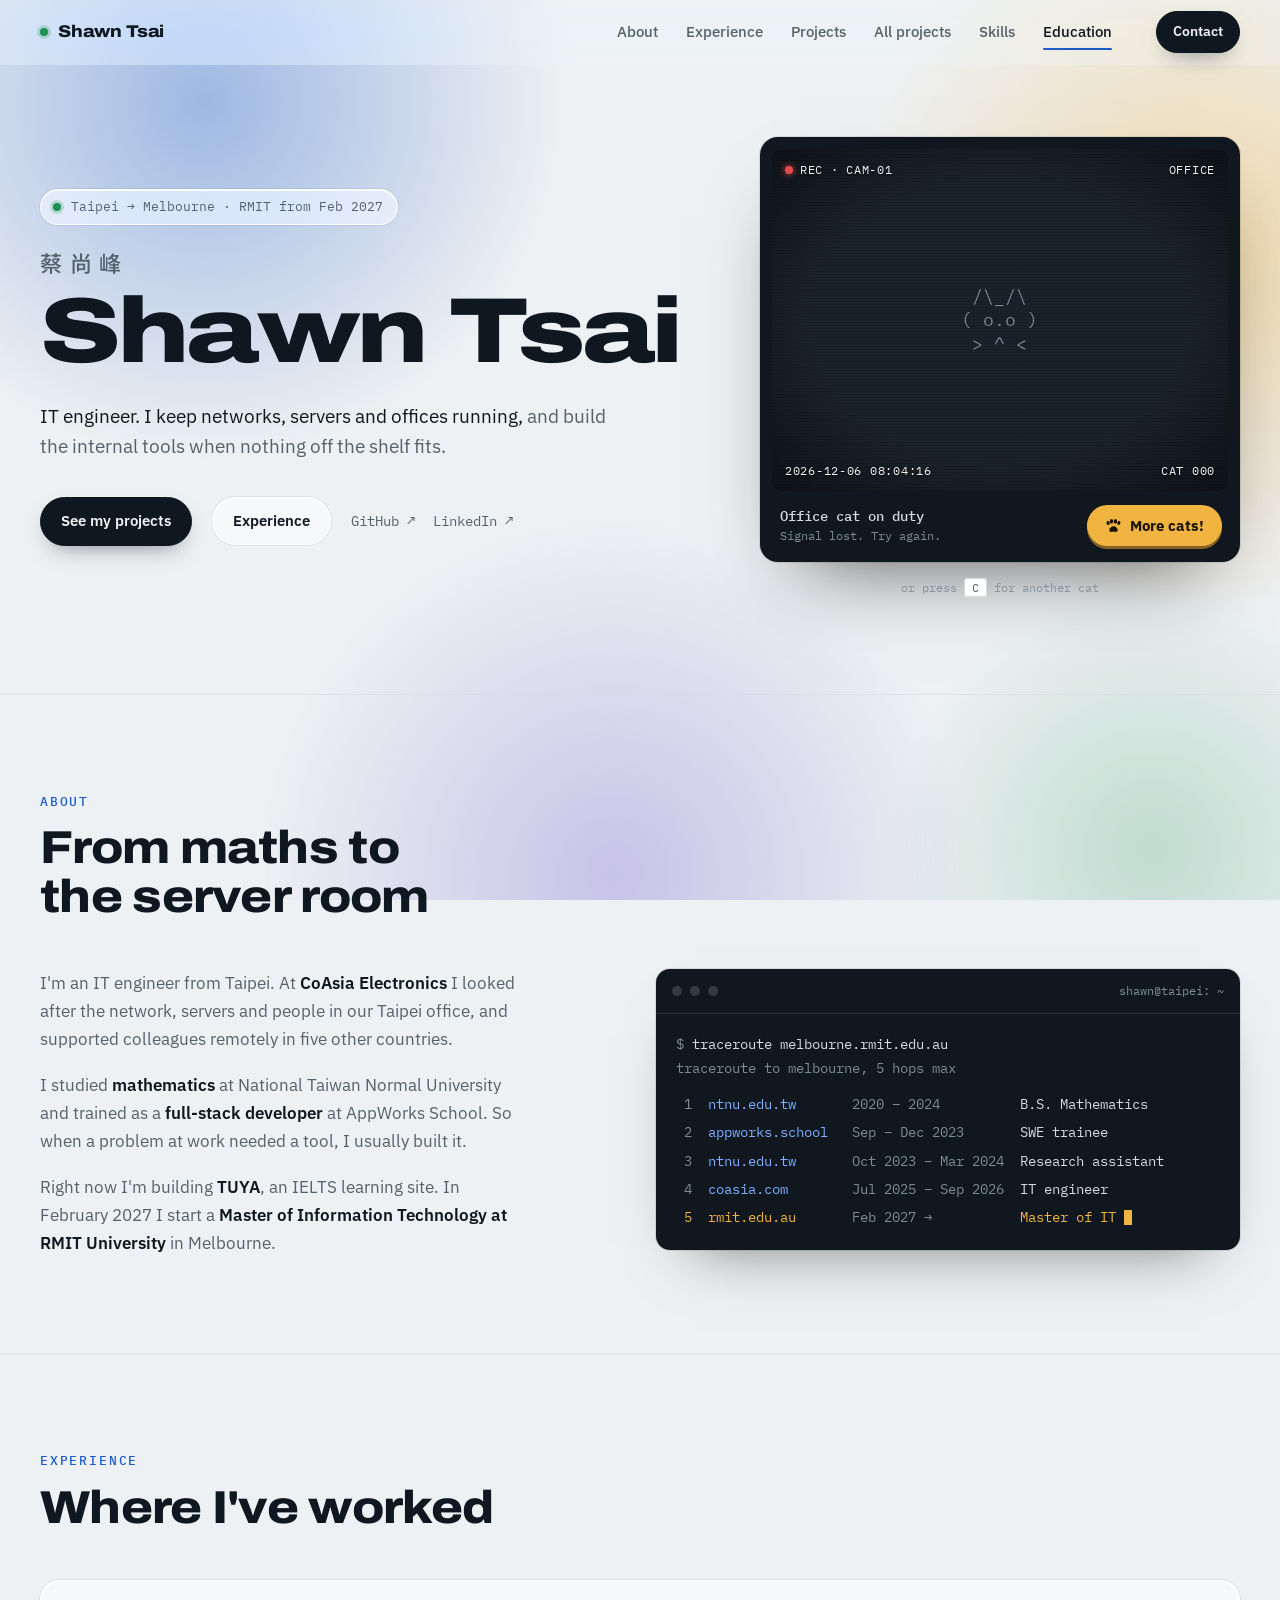
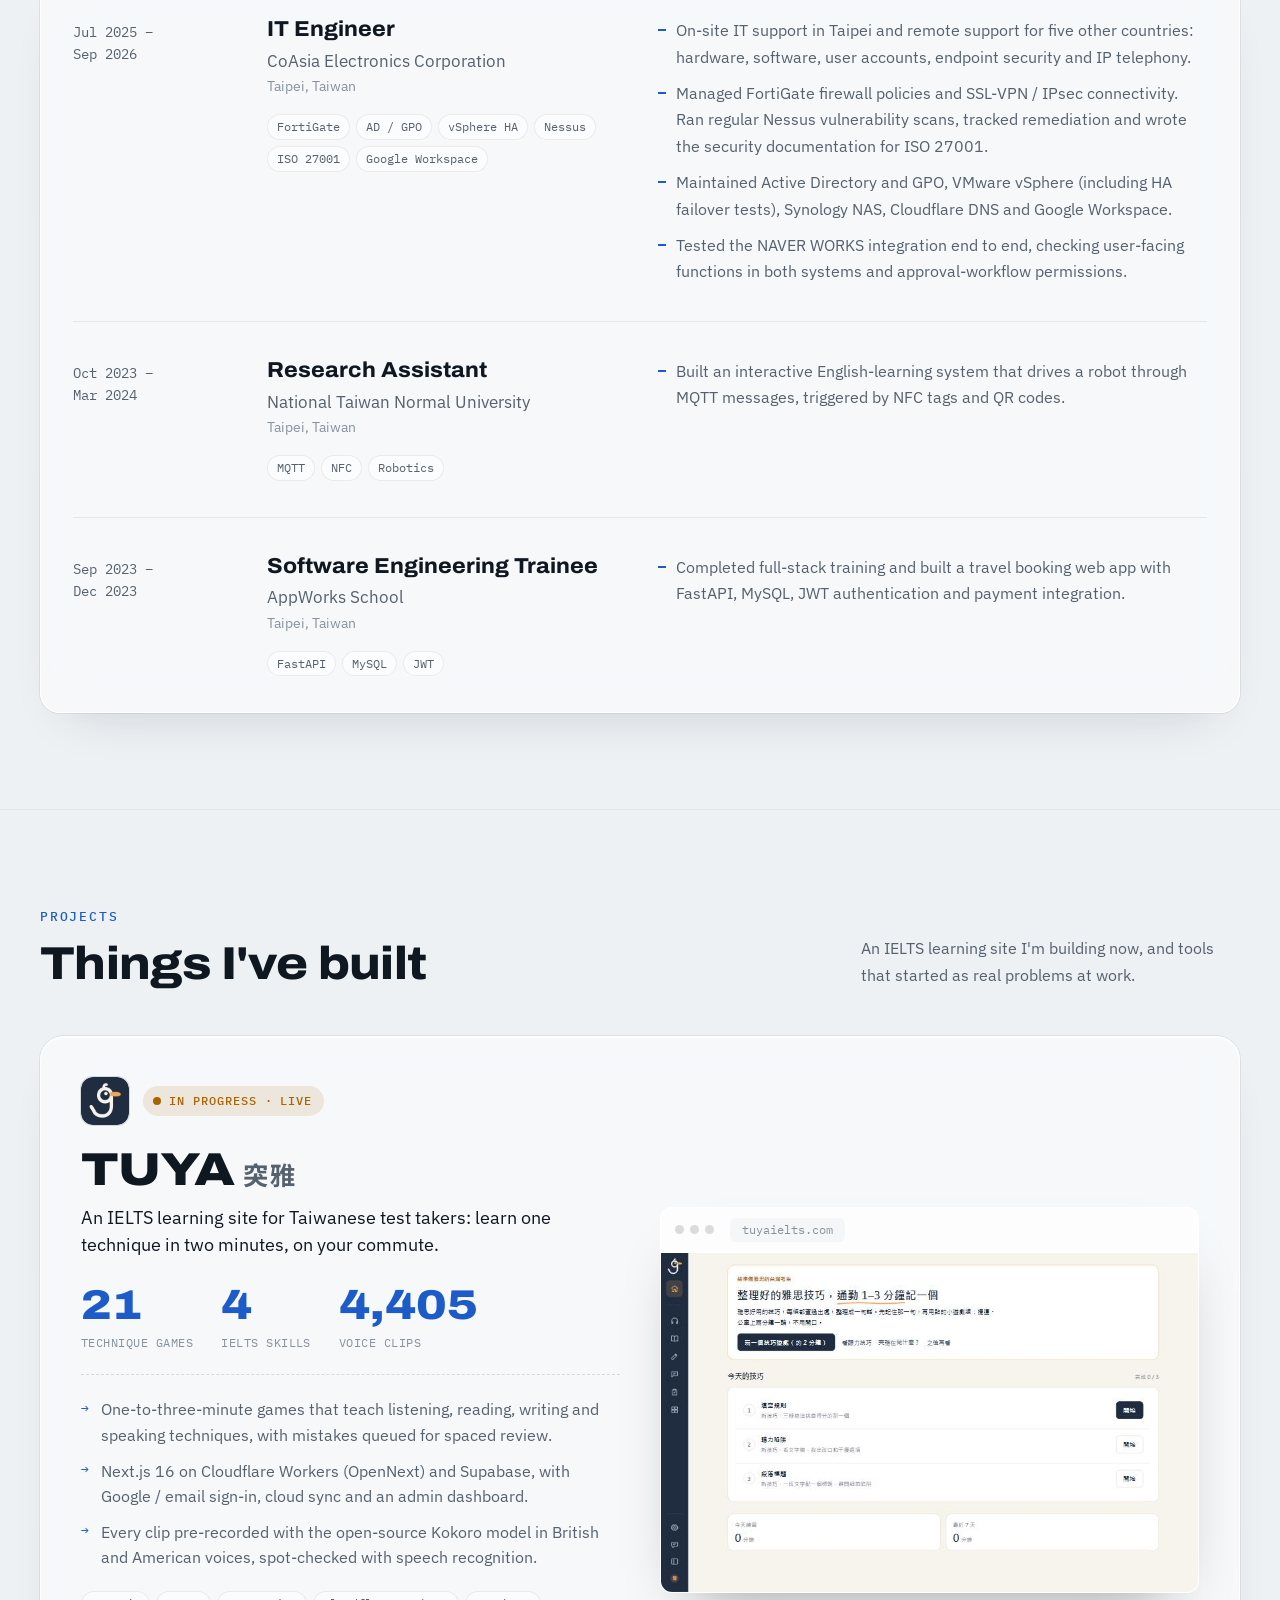
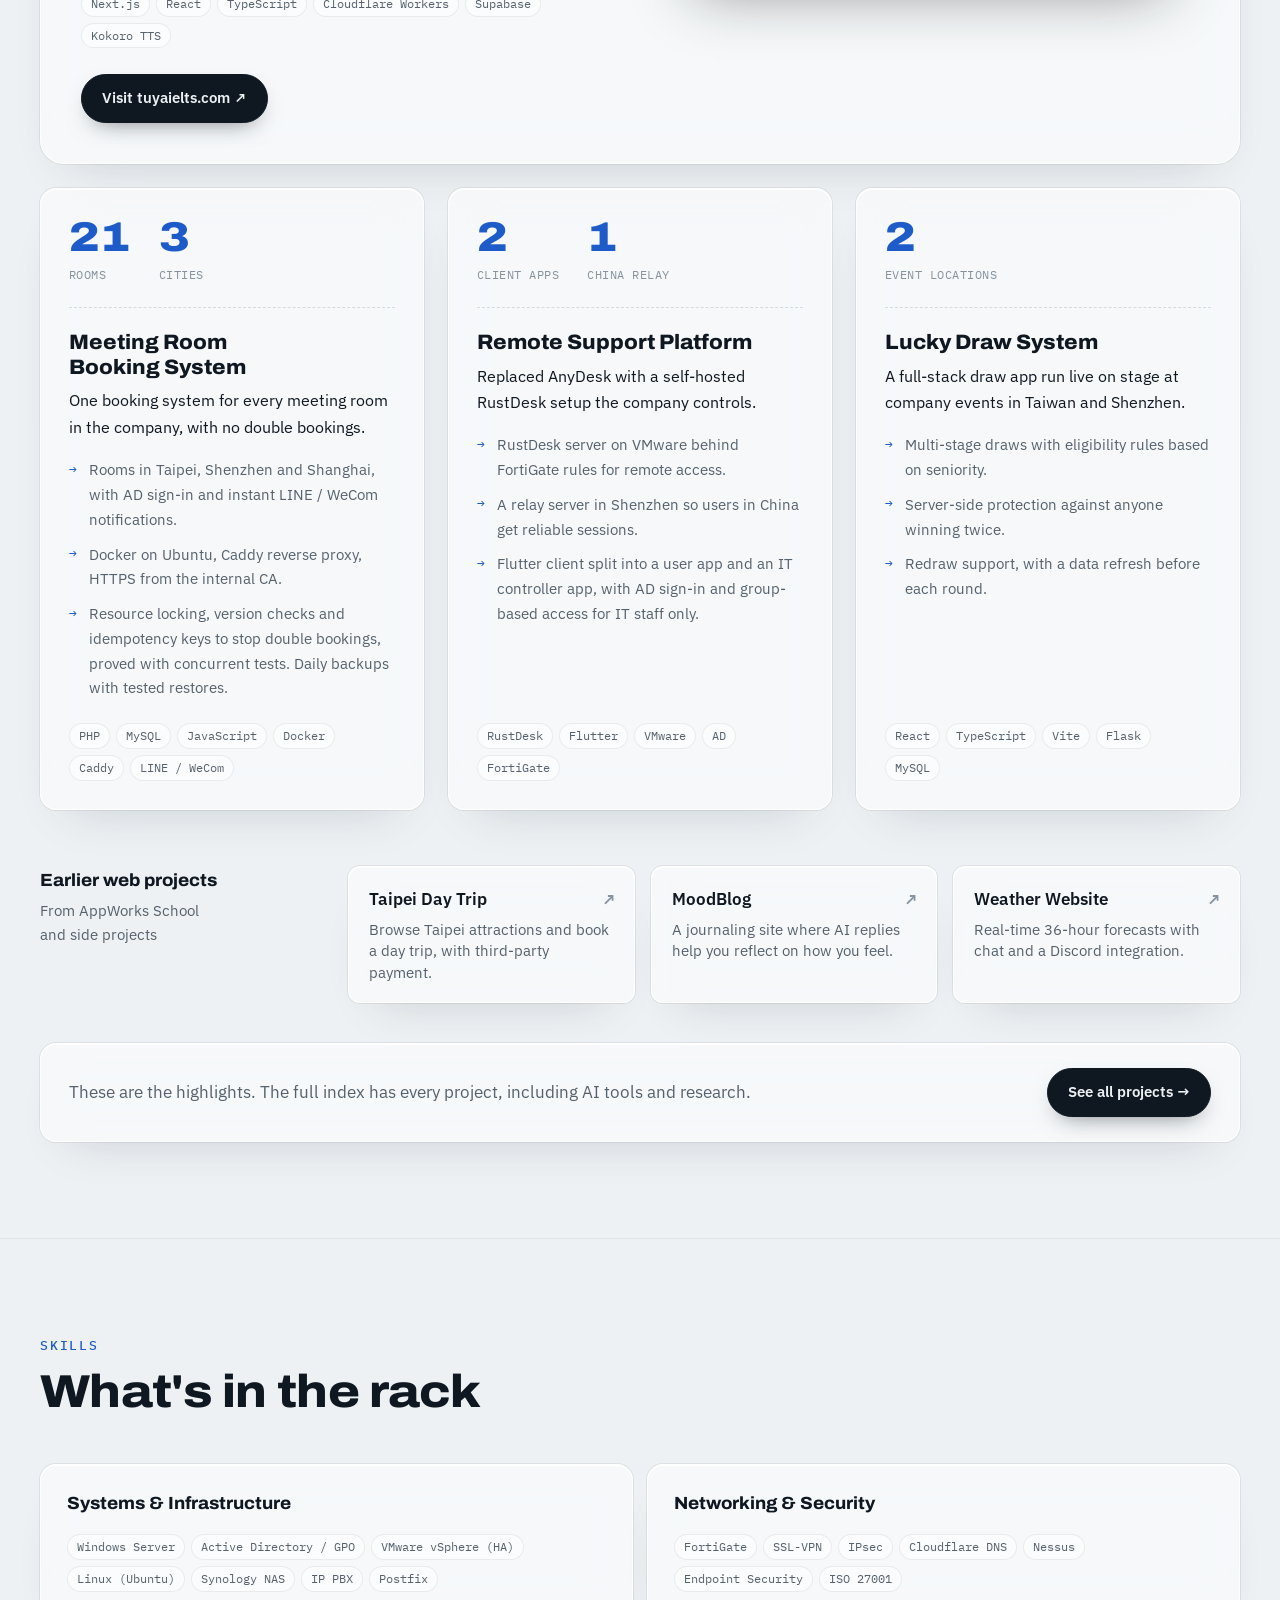
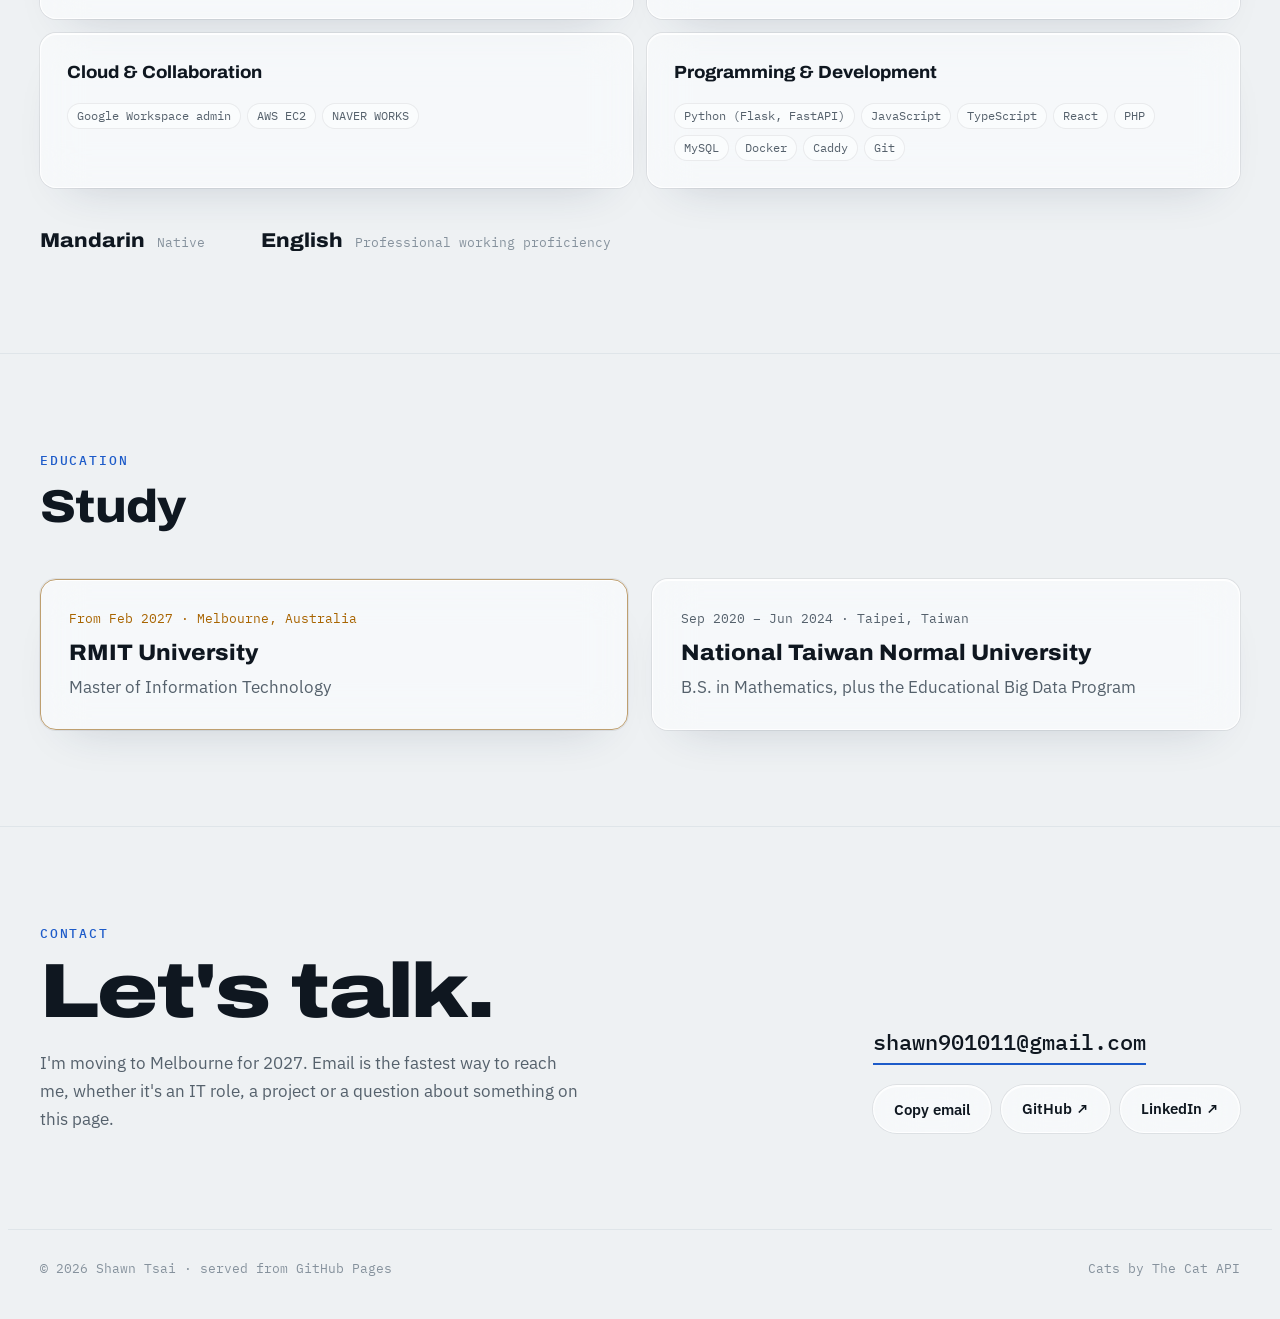
==== index.html @ 30531f41 "Drop the U1-U4 rack labels from the skills cards Co-Authored-By: Claude Opus 5.5 <noreply@anthropic." ====
<!doctype html>
<html lang="en">
<head>
<meta charset="utf-8">
<meta name="viewport" content="width=device-width, initial-scale=1, viewport-fit=cover">
<title>Shawn Tsai</title>
<meta name="claude:viewport-fit-sides" content="cover">
<link rel="icon" type="image/svg+xml" href="favicon.svg">
<meta name="theme-color" content="#10171E">
<meta name="description" content="Shawn Tsai: IT engineer from Taipei, starting a Master of IT at RMIT Melbourne in 2027.">
<link rel="preconnect" href="https://fonts.googleapis.com">
<link rel="preconnect" href="https://fonts.gstatic.com" crossorigin>
<link rel="stylesheet" href="https://fonts.googleapis.com/css2?family=Archivo:wdth,wght@62..125,400..900&family=IBM+Plex+Mono:wght@400;500;600&family=IBM+Plex+Sans:ital,wght@0,400;0,500;0,600;1,400&display=swap">
<link rel="stylesheet" href="https://fonts.googleapis.com/css2?family=Noto+Sans+TC:wght@500;700&text=%E8%94%A1%E5%B0%9A%E5%B3%B0%E7%AA%81%E9%9B%85&display=swap">
<style>
/* Layout: desktop-first 12-column page, 1200px wide. Hero pairs the name with the office cat cam;
   every section opens with the same head, then uses the full width (table-like rows, 3-up cards, 2x2 rack). */
:root {
  --paper: #EEF1F3;
  --panel: #FFFFFF;
  --ink: #0F1720;
  --muted: #55616C;
  --faint: #86929D;
  --line: #D3DAE0;
  --cable: #1D5BC9;
  --amber: #A86400;
  --led: #1B9255;
  --rec: #E5484D;
  --term-bg: #10171E;
  --term-fg: #D3DCE4;
  --term-dim: #7C8B98;
  --term-host: #7FB0FF;
  --term-amber: #F2B441;

  --f-display: "Archivo", "Arial Narrow", "Helvetica Neue", Arial, sans-serif;
  --f-body: "IBM Plex Sans", "Segoe UI", system-ui, -apple-system, sans-serif;
  --f-mono: "IBM Plex Mono", ui-monospace, "Cascadia Mono", Consolas, monospace;
  --f-tc: "Noto Sans TC", "Microsoft JhengHei", "PingFang TC", sans-serif;
}
@media (prefers-color-scheme: dark) {
  :root:not([data-theme="light"]) {
    --paper: #0D1318; --panel: #141C23; --ink: #E5EAEE; --muted: #9DA9B4; --faint: #6C7985; --line: #25313B;
    --cable: #78AAFF; --amber: #F2B441; --led: #3FD48B; --rec: #FF6369;
    --term-bg: #070B0F; --term-fg: #D3DCE4; --term-dim: #6F7E8B; --term-host: #7FB0FF; --term-amber: #F2B441;
    color-scheme: dark;
  }
}
:root[data-theme="dark"] {
  --paper: #0D1318; --panel: #141C23; --ink: #E5EAEE; --muted: #9DA9B4; --faint: #6C7985; --line: #25313B;
  --cable: #78AAFF; --amber: #F2B441; --led: #3FD48B; --rec: #FF6369;
  --term-bg: #070B0F; --term-fg: #D3DCE4; --term-dim: #6F7E8B; --term-host: #7FB0FF; --term-amber: #F2B441;
  color-scheme: dark;
}

* { box-sizing: border-box; }
[hidden] { display: none !important; }
html { scroll-behavior: smooth; scroll-padding-top: 72px; }
body {
  margin: 0; background: var(--paper); color: var(--ink);
  font-family: var(--f-body); font-size: 17px; line-height: 1.65; -webkit-font-smoothing: antialiased;
}
@media (max-width: 700px) { body { font-size: 16px; } }
body::before { content: ""; position: fixed; inset: 0 0 auto; height: env(safe-area-inset-top, 0px); z-index: 20; background: var(--paper); }
::selection { background: color-mix(in srgb, var(--cable) 25%, transparent); }
a { color: var(--cable); text-underline-offset: 3px; }
a:focus-visible, button:focus-visible { outline: 2px solid var(--cable); outline-offset: 3px; border-radius: 4px; }
h1, h2, h3 { text-wrap: balance; margin: 0; }
p { margin: 0; }
ul { margin: 0; padding: 0; list-style: none; }

.wrap {
  max-width: 1264px; margin: 0 auto;
  padding-left: max(32px, env(safe-area-inset-left, 0px));
  padding-right: max(32px, env(safe-area-inset-right, 0px));
}
@media (max-width: 700px) {
  .wrap { padding-left: max(16px, env(safe-area-inset-left, 0px)); padding-right: max(16px, env(safe-area-inset-right, 0px)); }
}

/* ---------- top bar ---------- */
.top { position: sticky; top: env(safe-area-inset-top, 0px); z-index: 10; background: color-mix(in srgb, var(--paper) 86%, transparent); backdrop-filter: blur(10px); border-bottom: 1px solid transparent; transition: border-color .2s; }
.top.scrolled { border-bottom-color: var(--line); }
.top .wrap { display: flex; align-items: center; gap: 32px; height: 64px; }
.brand { font-family: var(--f-mono); font-size: 15px; font-weight: 600; color: var(--ink); text-decoration: none; margin-right: auto; display: inline-flex; align-items: center; gap: 10px; }
.brand i { font-style: normal; color: var(--faint); font-weight: 400; }
.nav { display: flex; gap: 4px; }
.nav a { position: relative; font-size: 15px; font-weight: 500; color: var(--muted); text-decoration: none; padding: 8px 12px; border-radius: 8px; transition: color .15s, background .15s; }
.nav a:hover { color: var(--ink); background: color-mix(in srgb, var(--ink) 6%, transparent); }
.nav a.on { color: var(--ink); }
.nav a.on::after { content: ""; position: absolute; left: 12px; right: 12px; bottom: 2px; height: 2px; border-radius: 2px; background: var(--cable); }
@media (max-width: 900px) { .nav { display: none; } }

/* ---------- buttons ---------- */
.btn {
  display: inline-flex; align-items: center; gap: 8px; font-family: var(--f-body); font-size: 15px; font-weight: 600;
  padding: 11px 20px; border-radius: 999px; text-decoration: none; cursor: pointer;
  border: 1px solid var(--line); color: var(--ink); background: var(--panel); transition: border-color .15s, color .15s, background .15s;
}
.btn:hover { border-color: var(--ink); }
.btn.solid { background: var(--ink); border-color: var(--ink); color: var(--paper); }
.btn.solid:hover { background: var(--cable); border-color: var(--cable); }
.top .btn { padding: 8px 16px; font-size: 14px; }

/* ---------- hero ---------- */
.hero .wrap { display: grid; grid-template-columns: repeat(12, minmax(0, 1fr)); gap: 32px; align-items: center; padding-block: 72px 96px; }
.hero-text { grid-column: 1 / span 7; }
.hero-cam { grid-column: 8 / span 5; justify-self: end; width: 100%; max-width: 480px; }
@media (max-width: 1080px) {
  .hero .wrap { grid-template-columns: minmax(0, 1fr); gap: 48px; padding-block: 48px 72px; }
  .hero-text, .hero-cam { grid-column: 1; }
  .hero-cam { justify-self: start; max-width: 520px; }
}
.status { display: inline-flex; align-items: center; gap: 10px; font-family: var(--f-mono); font-size: 13px; color: var(--muted); padding: 6px 14px 6px 12px; border: 1px solid var(--line); border-radius: 999px; background: var(--panel); }
@media (max-width: 420px) { .status { font-size: 11.5px; padding-inline: 10px 12px; gap: 8px; } }
.led { width: 8px; height: 8px; border-radius: 50%; background: var(--led); box-shadow: 0 0 0 3px color-mix(in srgb, var(--led) 22%, transparent); flex: none; }
.hero h1 { margin-top: 28px; font-family: var(--f-display); font-stretch: 125%; font-weight: 850; font-size: clamp(3rem, 7.2vw, 6rem); line-height: .9; letter-spacing: -.03em; }
.hero h1 .tc { display: block; font-family: var(--f-tc); font-stretch: 100%; font-weight: 500; font-size: max(.24em, 15px); letter-spacing: .34em; color: var(--muted); margin-bottom: 18px; }
.lede { margin-top: 28px; font-size: clamp(1.1rem, 1.5vw, 1.3rem); line-height: 1.55; max-width: 30em; }
.lede span { color: var(--muted); }
.cta { display: flex; flex-wrap: wrap; align-items: center; gap: 12px 20px; margin-top: 36px; }
.social { display: flex; gap: 18px; font-family: var(--f-mono); font-size: 14px; }
.social a { color: var(--muted); text-decoration: none; }
.social a:hover { color: var(--cable); }

/* ---------- the office cat cam ---------- */
.catcam { margin: 0; }
.cam-body {
  background: var(--term-bg); border-radius: 18px; padding: 12px;
  box-shadow: 0 0 0 1px color-mix(in srgb, var(--ink) 10%, transparent), 0 40px 80px -40px color-mix(in srgb, #000 65%, transparent);
  transition: transform .4s cubic-bezier(.2,.8,.2,1);
}
.catcam:hover .cam-body { transform: translateY(-2px); }
.cam-screen { position: relative; aspect-ratio: 4 / 3; max-width: 100%; overflow: hidden; border-radius: 9px; background: #1A232B; display: grid; place-items: center; isolation: isolate; }
.cam-screen img { position: absolute; inset: 0; width: 100%; height: 100%; object-fit: cover; filter: saturate(.72) contrast(1.08) brightness(.95); transition: filter .4s; }
.catcam:hover .cam-screen img { filter: none; }
.cam-screen::after {
  content: ""; position: absolute; inset: 0; pointer-events: none; z-index: 2;
  background: repeating-linear-gradient(to bottom, transparent 0 2px, rgba(0,0,0,.14) 2px 3px), radial-gradient(ellipse at center, transparent 58%, rgba(0,0,0,.5) 100%);
}
.cat-ascii { margin: 0; font-family: var(--f-mono); font-size: 18px; line-height: 1.3; color: #7C8B98; position: relative; z-index: 1; }
.cam-noise { position: absolute; inset: 0; width: 100%; height: 100%; image-rendering: pixelated; z-index: 3; opacity: 0; transition: opacity .12s; pointer-events: none; }
.cam-screen.switching .cam-noise { opacity: .9; }
.osd { position: absolute; z-index: 4; font-family: var(--f-mono); font-size: 12px; letter-spacing: .06em; color: #F2F5F7; text-shadow: 0 1px 2px rgba(0,0,0,.8); font-variant-numeric: tabular-nums; pointer-events: none; }
.osd-tl { top: 11px; left: 13px; display: flex; align-items: center; gap: 7px; }
.osd-tr { top: 11px; right: 13px; }
.osd-bl { bottom: 10px; left: 13px; }
.osd-br { bottom: 10px; right: 13px; }
.rec { width: 8px; height: 8px; border-radius: 50%; background: var(--rec); box-shadow: 0 0 6px var(--rec); animation: blink 1.4s steps(1) infinite; }
.cam-controls { display: flex; align-items: center; justify-content: space-between; gap: 12px; padding: 14px 6px 4px 8px; }
.cam-meta { display: flex; flex-direction: column; font-family: var(--f-mono); font-size: 12px; line-height: 1.5; color: var(--term-dim); min-width: 0; }
.cam-meta b { color: var(--term-fg); font-weight: 500; font-size: 13.5px; }
.cam-meta span { overflow: hidden; text-overflow: ellipsis; white-space: nowrap; }
.cat-btn {
  flex: none; display: inline-flex; align-items: center; gap: 8px; font-family: var(--f-body); font-weight: 700; font-size: 15px;
  padding: 11px 18px; border-radius: 999px; border: 0; cursor: pointer; background: var(--term-amber); color: #1A1204;
  box-shadow: 0 3px 0 color-mix(in srgb, var(--term-amber) 55%, #000); transition: transform .08s, box-shadow .08s, filter .15s;
}
.cat-btn:hover { filter: brightness(1.06); }
.cat-btn:active { transform: translateY(3px); box-shadow: 0 0 0 transparent; }
.cat-btn:disabled { cursor: progress; filter: saturate(.6); }
.cat-btn svg { width: 17px; height: 17px; fill: currentColor; }
.cam-hint { margin-top: 16px; text-align: center; font-family: var(--f-mono); font-size: 12px; color: var(--faint); }
.cam-hint kbd { font: inherit; padding: 1px 7px; border: 1px solid var(--line); border-bottom-width: 2px; border-radius: 4px; color: var(--muted); background: var(--panel); }
@media (hover: none) { .cam-hint { display: none; } }

/* ---------- sections ---------- */
.block { border-top: 1px solid var(--line); }
.block > .wrap { padding-block: 96px; }
@media (max-width: 700px) { .block > .wrap { padding-block: 64px; } }
.sec-head { display: grid; grid-template-columns: repeat(12, minmax(0, 1fr)); gap: 32px; align-items: end; margin-bottom: 48px; }
.sec-head .t { grid-column: 1 / span 7; }
.sec-head .note { grid-column: 9 / span 4; color: var(--muted); font-size: 16px; }
@media (max-width: 900px) { .sec-head { grid-template-columns: minmax(0, 1fr); gap: 12px; margin-bottom: 32px; } .sec-head .t, .sec-head .note { grid-column: 1; } }
.eyebrow { display: block; font-family: var(--f-mono); font-size: 13px; font-weight: 500; letter-spacing: .14em; text-transform: uppercase; color: var(--cable); margin-bottom: 12px; }
.sec-head h2 { font-family: var(--f-display); font-stretch: 112%; font-weight: 800; font-size: clamp(2rem, 3.6vw, 2.9rem); line-height: 1.05; letter-spacing: -.015em; }

/* about: text + traceroute side by side */
.about-grid { display: grid; grid-template-columns: repeat(12, minmax(0, 1fr)); gap: 32px; align-items: start; }
.about-text { grid-column: 1 / span 5; display: grid; gap: 18px; color: var(--muted); }
.about-text strong { color: var(--ink); font-weight: 600; }
.term { grid-column: 7 / span 6; }
@media (max-width: 1080px) { .about-grid { grid-template-columns: minmax(0, 1fr); } .about-text, .term { grid-column: 1; } .about-text { max-width: 40em; } }
.term { background: var(--term-bg); color: var(--term-fg); border-radius: 14px; font-family: var(--f-mono); font-size: 13.5px; line-height: 1.8; overflow: hidden; min-width: 0;
  box-shadow: 0 0 0 1px color-mix(in srgb, var(--ink) 10%, transparent), 0 30px 60px -36px color-mix(in srgb, #000 55%, transparent); }
.term-bar { display: flex; align-items: center; gap: 8px; padding: 11px 16px; border-bottom: 1px solid color-mix(in srgb, var(--term-fg) 12%, transparent); color: var(--term-dim); font-size: 12px; }
.term-bar i { width: 10px; height: 10px; border-radius: 50%; background: color-mix(in srgb, var(--term-fg) 18%, transparent); }
.term-bar span { margin-left: auto; }
.term-body { padding: 18px 20px 20px; overflow-x: auto; }
.term-body pre { margin: 0; font: inherit; white-space: pre; }
.prompt { color: var(--term-dim); }
.hops { display: grid; gap: 4px; margin-top: 12px; }
.hop { display: grid; grid-template-columns: 2ch 16ch 19ch minmax(0, 1fr); column-gap: 2ch; white-space: nowrap; }
.hop .n { color: var(--term-dim); text-align: right; }
.hop .h { color: var(--term-host); }
.hop .d { color: var(--term-dim); }
.hop.next .n, .hop.next .h, .hop.next .r { color: var(--term-amber); }
.caret { display: inline-block; width: .6em; height: 1.1em; vertical-align: -.2em; background: var(--term-amber); animation: blink 1.1s steps(1) infinite; }
@keyframes blink { 50% { opacity: 0; } }
@media (max-width: 760px) {
  .term { font-size: 12px; }
  .hop { grid-template-columns: 2ch minmax(0, 1fr); white-space: normal; }
  .hop .d, .hop .r { grid-column: 2; }
}

/* experience: date | role | detail */
.jobs { border-top: 1px solid var(--line); }
.job { display: grid; grid-template-columns: repeat(12, minmax(0, 1fr)); gap: 12px 32px; padding-block: 36px; border-bottom: 1px solid var(--line); }
.job .when { grid-column: 1 / span 2; font-family: var(--f-mono); font-size: 13.5px; color: var(--muted); padding-top: 4px; font-variant-numeric: tabular-nums; }
.job .role { grid-column: 3 / span 4; }
.job .detail { grid-column: 7 / span 6; }
.job h3 { font-family: var(--f-display); font-stretch: 105%; font-weight: 750; font-size: 1.35rem; line-height: 1.2; }
.job .org { margin-top: 4px; color: var(--muted); }
.job .org small { display: block; font-size: 14px; color: var(--faint); }
.job ul { display: grid; gap: 10px; color: var(--muted); font-size: 16px; }
.job li { position: relative; padding-left: 20px; }
.job li::before { content: ""; position: absolute; left: 2px; top: .75em; width: 8px; height: 0; border-top: 2px solid var(--cable); }
@media (max-width: 1080px) { .job .when { grid-column: 1 / span 3; } .job .role { grid-column: 4 / span 9; } .job .detail { grid-column: 4 / span 9; } }
@media (max-width: 700px) { .job { grid-template-columns: minmax(0, 1fr); padding-block: 28px; } .job .when, .job .role, .job .detail { grid-column: 1; } }
.tags { display: flex; flex-wrap: wrap; gap: 6px; margin-top: 16px; }
.tag { font-family: var(--f-mono); font-size: 12px; padding: 3px 10px; border-radius: 999px; color: var(--muted); background: color-mix(in srgb, var(--ink) 6%, transparent); }

/* featured project: the one in progress */
.feature { display: grid; grid-template-columns: repeat(12, minmax(0, 1fr)); gap: 40px; align-items: center; background: var(--panel); border: 1px solid var(--line); border-radius: 20px; padding: 40px; margin-bottom: 24px; }
.feature-text { grid-column: 1 / span 6; }
.feature-shot { grid-column: 7 / span 6; display: block; text-decoration: none; }
@media (max-width: 1080px) { .feature { grid-template-columns: minmax(0, 1fr); gap: 32px; padding: 28px; } .feature-text, .feature-shot { grid-column: 1; } }
@media (max-width: 700px) { .feature { padding: 22px; } }
.feature-top { display: flex; align-items: center; gap: 14px; }
.feature-top img { width: 48px; height: 48px; border-radius: 12px; box-shadow: 0 0 0 1px var(--line); }
.live { display: inline-flex; align-items: center; gap: 8px; font-family: var(--f-mono); font-size: 12px; font-weight: 500; letter-spacing: .08em; text-transform: uppercase; color: var(--amber); padding: 5px 12px 5px 10px; border-radius: 999px; background: color-mix(in srgb, var(--amber) 12%, transparent); }
.pulse { width: 8px; height: 8px; border-radius: 50%; background: var(--amber); animation: pulse 1.8s ease-out infinite; }
@keyframes pulse { 0% { box-shadow: 0 0 0 0 color-mix(in srgb, var(--amber) 55%, transparent); } 100% { box-shadow: 0 0 0 9px transparent; } }
.feature h3 { margin-top: 22px; font-family: var(--f-display); font-stretch: 118%; font-weight: 850; font-size: clamp(2.2rem, 3.6vw, 3rem); line-height: 1; letter-spacing: -.02em; }
.feature h3 span { font-family: var(--f-tc); font-stretch: 100%; font-weight: 700; font-size: .55em; letter-spacing: .08em; color: var(--muted); margin-left: .35em; }
.feature .sub { margin-top: 12px; font-size: 1.12rem; line-height: 1.5; }
.feature .fig { margin-top: 26px; }
@media (max-width: 420px) { .feature .fig { gap: 20px; } .feature .fig b { font-size: 2.1rem; } }
.feature ul { display: grid; gap: 10px; color: var(--muted); font-size: 15.5px; }
.feature li { position: relative; padding-left: 20px; }
.feature li::before { content: "→"; position: absolute; left: 0; top: .05em; color: var(--cable); font-family: var(--f-mono); font-size: 13px; }
.feature .tags { margin-top: 20px; }
.feature .go { margin-top: 26px; }
.browser { border-radius: 12px; overflow: hidden; border: 1px solid var(--line); background: var(--panel); box-shadow: 0 30px 60px -34px color-mix(in srgb, #000 45%, transparent); transition: transform .25s, box-shadow .25s; }
.feature-shot:hover .browser { transform: translateY(-4px); box-shadow: 0 36px 70px -34px color-mix(in srgb, #000 50%, transparent); }
.browser .bar { display: flex; align-items: center; gap: 6px; padding: 10px 14px; background: color-mix(in srgb, var(--ink) 4%, var(--panel)); border-bottom: 1px solid var(--line); font-family: var(--f-mono); font-size: 12px; color: var(--faint); }
.browser .bar i { width: 9px; height: 9px; border-radius: 50%; background: color-mix(in srgb, var(--ink) 15%, transparent); }
.browser .bar span { margin-left: 10px; padding: 2px 12px; border-radius: 6px; background: var(--paper); }
.browser img { display: block; width: 100%; height: auto; aspect-ratio: 800 / 506; max-width: 100%; }

/* projects: 3-up cards */
.projects { display: grid; grid-template-columns: repeat(3, minmax(0, 1fr)); gap: 24px; }
@media (max-width: 1080px) { .projects { grid-template-columns: minmax(0, 1fr); } }
.proj { display: flex; flex-direction: column; background: var(--panel); border: 1px solid var(--line); border-radius: 16px; padding: 28px; transition: border-color .2s, transform .2s, box-shadow .2s; }
.proj:hover { border-color: color-mix(in srgb, var(--cable) 45%, var(--line)); transform: translateY(-3px); box-shadow: 0 24px 48px -32px color-mix(in srgb, #000 45%, transparent); }
.fig { display: flex; gap: 28px; padding-bottom: 22px; margin-bottom: 22px; border-bottom: 1px dashed var(--line); }
.fig div { display: flex; flex-direction: column; }
.fig b { font-family: var(--f-display); font-stretch: 115%; font-weight: 850; font-size: 2.6rem; line-height: 1; color: var(--cable); font-variant-numeric: tabular-nums; }
.fig span { margin-top: 6px; font-family: var(--f-mono); font-size: 12px; letter-spacing: .04em; text-transform: uppercase; color: var(--faint); }
.proj h3 { font-family: var(--f-display); font-stretch: 105%; font-weight: 800; font-size: 1.3rem; line-height: 1.2; }
.proj .why { margin-top: 8px; color: var(--ink); font-size: 16px; }
.proj ul { display: grid; gap: 10px; margin-top: 18px; color: var(--muted); font-size: 15px; }
.proj li { position: relative; padding-left: 20px; }
.proj li::before { content: "→"; position: absolute; left: 0; top: .05em; color: var(--cable); font-family: var(--f-mono); font-size: 13px; }
.proj .tags { margin-top: auto; padding-top: 22px; }

.earlier { margin-top: 56px; display: grid; grid-template-columns: repeat(12, minmax(0, 1fr)); gap: 32px; }
.earlier h3 { grid-column: 1 / span 3; font-family: var(--f-display); font-stretch: 105%; font-weight: 750; font-size: 1.1rem; }
.earlier h3 small { display: block; margin-top: 4px; font-family: var(--f-body); font-weight: 400; font-size: 15px; color: var(--muted); }
.earlier ul { grid-column: 4 / span 9; display: grid; grid-template-columns: repeat(3, minmax(0, 1fr)); gap: 16px; }
.earlier a { display: flex; flex-direction: column; gap: 6px; height: 100%; padding: 18px 20px; border-radius: 12px; border: 1px solid var(--line); text-decoration: none; color: var(--ink); transition: border-color .2s; }
.earlier a:hover { border-color: var(--cable); }
.earlier .nm { display: flex; justify-content: space-between; gap: 8px; font-weight: 600; }
.earlier .nm span { font-family: var(--f-mono); color: var(--faint); transition: color .2s, transform .2s; }
.earlier a:hover .nm span { color: var(--cable); transform: translate(2px, -2px); }
.earlier .ds { color: var(--muted); font-size: 14.5px; line-height: 1.5; }
@media (max-width: 1080px) { .earlier { grid-template-columns: minmax(0, 1fr); gap: 16px; } .earlier h3, .earlier ul { grid-column: 1; } }
@media (max-width: 760px) { .earlier ul { grid-template-columns: minmax(0, 1fr); } }
.all-projects { margin-top: 40px; display: flex; flex-wrap: wrap; align-items: center; justify-content: space-between; gap: 16px 32px; padding: 24px 28px; border-radius: 16px; border: 1px dashed var(--line); }
.all-projects p { color: var(--muted); }

/* skills: 2x2 rack */
.rack { display: grid; grid-template-columns: repeat(2, minmax(0, 1fr)); gap: 1px; background: var(--line); border: 1px solid var(--line); border-radius: 16px; overflow: hidden; }
@media (max-width: 900px) { .rack { grid-template-columns: minmax(0, 1fr); } }
.unit { display: block; background: var(--panel); }
.unit .u { display: flex; flex-direction: column; align-items: center; justify-content: center; gap: 8px; border-right: 1px solid var(--line); font-family: var(--f-mono); font-size: 11px; color: var(--faint); background: color-mix(in srgb, var(--ink) 3%, var(--panel)); }
.unit .u .led { width: 6px; height: 6px; box-shadow: none; }
.unit .in { padding: 24px 26px 26px; }
.unit h3 { font-family: var(--f-display); font-stretch: 105%; font-weight: 750; font-size: 1.1rem; }
.langs { display: flex; flex-wrap: wrap; gap: 16px 56px; margin-top: 36px; }
.langs div { display: flex; align-items: baseline; gap: 12px; }
.langs b { font-family: var(--f-display); font-stretch: 110%; font-weight: 800; font-size: 1.25rem; }
.langs span { font-family: var(--f-mono); font-size: 13px; color: var(--faint); }

/* education */
.edu { display: grid; grid-template-columns: repeat(2, minmax(0, 1fr)); gap: 24px; }
@media (max-width: 900px) { .edu { grid-template-columns: minmax(0, 1fr); } }
.school { display: flex; flex-direction: column; gap: 6px; padding: 28px; border-radius: 16px; border: 1px solid var(--line); background: var(--panel); }
.school.next { border-color: color-mix(in srgb, var(--amber) 50%, var(--line)); }
.school .when { font-family: var(--f-mono); font-size: 13px; color: var(--muted); }
.school.next .when { color: var(--amber); }
.school h3 { font-family: var(--f-display); font-stretch: 105%; font-weight: 800; font-size: 1.4rem; line-height: 1.2; margin-top: 4px; }
.school p { color: var(--muted); }

/* contact */
.contact-grid { display: grid; grid-template-columns: repeat(12, minmax(0, 1fr)); gap: 32px; align-items: end; }
.contact-grid > div:first-child { grid-column: 1 / span 7; }
.contact-grid > div:last-child { grid-column: 8 / span 5; justify-self: end; }
@media (max-width: 900px) { .contact-grid { grid-template-columns: minmax(0, 1fr); } .contact-grid > div:first-child, .contact-grid > div:last-child { grid-column: 1; justify-self: start; } }
.contact h2 { font-family: var(--f-display); font-stretch: 125%; font-weight: 850; font-size: clamp(2.6rem, 6vw, 4.8rem); line-height: .95; letter-spacing: -.025em; }
.contact p { color: var(--muted); margin-top: 20px; max-width: 32em; }
.mail { display: inline-block; font-family: var(--f-mono); font-size: clamp(1.05rem, 2vw, 1.4rem); font-weight: 500; color: var(--ink); text-decoration: none; border-bottom: 2px solid var(--cable); padding-bottom: 2px; overflow-wrap: anywhere; }
.mail-actions { display: flex; flex-wrap: wrap; gap: 10px; margin-top: 20px; }

footer .wrap { display: flex; flex-wrap: wrap; justify-content: space-between; gap: 12px; padding-block: 28px 40px; border-top: 1px solid var(--line); font-family: var(--f-mono); font-size: 12.5px; color: var(--faint); }

@media (prefers-reduced-motion: reduce) {
  html { scroll-behavior: auto; }
  .caret, .rec { animation: none; }
  .cam-body, .catcam:hover .cam-body, .proj:hover, .feature-shot:hover .browser { transform: none; transition: none; }
  .pulse { animation: none; }
}
</style>
<link rel="stylesheet" href="css/glass.css?v=7">
</head>
<body>
<div class="aurora" aria-hidden="true"><span></span><span></span><span></span><span></span></div>
<header class="top" id="topbar">
  <div class="wrap">
    <a class="brand" href="#top"><span class="led" aria-hidden="true"></span><span>Shawn Tsai</span></a>
    <nav class="nav" aria-label="Sections">
      <a href="#about" data-for="about">About</a>
      <a href="#experience" data-for="experience">Experience</a>
      <a href="#projects" data-for="projects">Projects</a>
      <a href="projects.html">All projects</a>
      <a href="#skills" data-for="skills">Skills</a>
      <a href="#education" data-for="education">Education</a>
    </nav>
    <a class="btn solid" href="#contact">Contact</a>
  </div>
</header>

<main id="top">
  <section class="hero">
    <div class="wrap">
      <div class="hero-text">
        <div class="status"><span class="led" aria-hidden="true"></span>Taipei → Melbourne · RMIT from Feb 2027</div>
        <h1><span class="tc" lang="zh-Hant">蔡尚峰</span>Shawn Tsai</h1>
        <p class="lede">IT engineer. I keep networks, servers and offices running, <span>and build the internal tools when nothing off the shelf fits.</span></p>
        <div class="cta">
          <a class="btn solid" href="#projects">See my projects</a>
          <a class="btn" href="#experience">Experience</a>
          <div class="social">
            <a href="https://github.com/Shawn0604" target="_blank" rel="noopener">GitHub ↗</a>
            <a href="https://www.linkedin.com/in/%E5%B0%9A%E5%B3%B0-%E8%94%A1-341a1b236/" target="_blank" rel="noopener">LinkedIn ↗</a>
          </div>
        </div>
      </div>

      <div class="hero-cam">
        <figure class="catcam" aria-label="Office cat camera showing a random cat from The Cat API">
          <div class="cam-body">
            <div class="cam-screen" id="cam-screen">
              <img id="cat-img" alt="A random cat from The Cat API" hidden>
              <pre class="cat-ascii" id="cat-ascii" aria-hidden="true"> /\_/\
( o.o )
 > ^ &lt;</pre>
              <canvas class="cam-noise" id="cam-noise" width="160" height="120" aria-hidden="true"></canvas>
              <div class="osd osd-tl" aria-hidden="true"><span class="rec"></span>REC · CAM-01</div>
              <div class="osd osd-tr" aria-hidden="true">OFFICE</div>
              <div class="osd osd-bl" id="cam-time" aria-hidden="true"></div>
              <div class="osd osd-br" id="cam-count" aria-hidden="true">CAT 000</div>
            </div>
            <div class="cam-controls">
              <div class="cam-meta"><b>Office cat on duty</b><span id="cat-id">via The Cat API</span></div>
              <button class="cat-btn" id="more-cat" type="button">
                <svg viewBox="0 0 24 24" aria-hidden="true"><path d="M12 13c-2.8 0-6 2.6-6 5.3C6 20 7.3 21 9 21c1.2 0 2-.6 3-.6s1.8.6 3 .6c1.7 0 3-1 3-2.7C18 15.6 14.8 13 12 13zM5.2 11.2c1.2-.3 1.7-1.9 1.3-3.4S4.8 5.3 3.6 5.6 1.9 7.5 2.3 9s1.8 2.5 2.9 2.2zm4-1.9c1.4 0 2.4-1.5 2.4-3.3S10.6 2.7 9.2 2.7 6.8 4.2 6.8 6s1 3.3 2.4 3.3zm5.6 0c1.4 0 2.4-1.5 2.4-3.3s-1-3.3-2.4-3.3-2.4 1.5-2.4 3.3 1 3.3 2.4 3.3zm5.6-3.7c-1.2-.3-2.5.8-2.9 2.2s.1 3.1 1.3 3.4 2.5-.8 2.9-2.2-.1-3.1-1.3-3.4z"/></svg>
                More cats!
              </button>
            </div>
          </div>
        </figure>
        <p class="cam-hint">or press <kbd>C</kbd> for another cat</p>
      </div>
    </div>
  </section>

  <section class="block" id="about">
    <div class="wrap">
      <div class="sec-head">
        <div class="t"><span class="eyebrow">About</span><h2>From maths to the server room</h2></div>
      </div>
      <div class="about-grid">
        <div class="about-text">
          <p>I'm an IT engineer from Taipei. At <strong>CoAsia Electronics</strong> I looked after the network, servers and people in our Taipei office, and supported colleagues remotely in five other countries.</p>
          <p>I studied <strong>mathematics</strong> at National Taiwan Normal University and trained as a <strong>full-stack developer</strong> at AppWorks School. So when a problem at work needed a tool, I usually built it.</p>
          <p>Right now I'm building <strong>TUYA</strong>, an IELTS learning site. In February 2027 I start a <strong>Master of Information Technology at RMIT University</strong> in Melbourne.</p>
        </div>
        <div class="term" role="img" aria-label="Career path as a traceroute: NTNU mathematics 2020 to 2024, AppWorks School 2023, NTNU research assistant 2023 to 2024, CoAsia Electronics IT engineer 2025 to 2026, next hop RMIT University Melbourne 2027.">
          <div class="term-bar" aria-hidden="true"><i></i><i></i><i></i><span>shawn@taipei: ~</span></div>
          <div class="term-body" aria-hidden="true">
            <pre><span class="prompt">$ </span>traceroute melbourne.rmit.edu.au</pre>
            <pre class="prompt">traceroute to melbourne, 5 hops max</pre>
            <div class="hops">
              <div class="hop"><span class="n">1</span><span class="h">ntnu.edu.tw</span><span class="d">2020 – 2024</span><span class="r">B.S. Mathematics</span></div>
              <div class="hop"><span class="n">2</span><span class="h">appworks.school</span><span class="d">Sep – Dec 2023</span><span class="r">SWE trainee</span></div>
              <div class="hop"><span class="n">3</span><span class="h">ntnu.edu.tw</span><span class="d">Oct 2023 – Mar 2024</span><span class="r">Research assistant</span></div>
              <div class="hop"><span class="n">4</span><span class="h">coasia.com</span><span class="d">Jul 2025 – Sep 2026</span><span class="r">IT engineer</span></div>
              <div class="hop next"><span class="n">5</span><span class="h">rmit.edu.au</span><span class="d">Feb 2027 →</span><span class="r">Master of IT <span class="caret"></span></span></div>
            </div>
          </div>
        </div>
      </div>
    </div>
  </section>

  <section class="block" id="experience">
    <div class="wrap">
      <div class="sec-head">
        <div class="t"><span class="eyebrow">Experience</span><h2>Where I've worked</h2></div>
      </div>
      <div class="jobs">
        <article class="job">
          <div class="when">Jul 2025 –<br>Sep 2026</div>
          <div class="role">
            <h3>IT Engineer</h3>
            <p class="org">CoAsia Electronics Corporation<small>Taipei, Taiwan</small></p>
            <div class="tags"><span class="tag">FortiGate</span><span class="tag">AD / GPO</span><span class="tag">vSphere HA</span><span class="tag">Nessus</span><span class="tag">ISO 27001</span><span class="tag">Google Workspace</span></div>
          </div>
          <div class="detail">
            <ul>
              <li>On-site IT support in Taipei and remote support for five other countries: hardware, software, user accounts, endpoint security and IP telephony.</li>
              <li>Managed FortiGate firewall policies and SSL-VPN / IPsec connectivity. Ran regular Nessus vulnerability scans, tracked remediation and wrote the security documentation for ISO 27001.</li>
              <li>Maintained Active Directory and GPO, VMware vSphere (including HA failover tests), Synology NAS, Cloudflare DNS and Google Workspace.</li>
              <li>Tested the NAVER WORKS integration end to end, checking user-facing functions in both systems and approval-workflow permissions.</li>
            </ul>
          </div>
        </article>
        <article class="job">
          <div class="when">Oct 2023 –<br>Mar 2024</div>
          <div class="role">
            <h3>Research Assistant</h3>
            <p class="org">National Taiwan Normal University<small>Taipei, Taiwan</small></p>
            <div class="tags"><span class="tag">MQTT</span><span class="tag">NFC</span><span class="tag">Robotics</span></div>
          </div>
          <div class="detail">
            <ul><li>Built an interactive English-learning system that drives a robot through MQTT messages, triggered by NFC tags and QR codes.</li></ul>
          </div>
        </article>
        <article class="job">
          <div class="when">Sep 2023 –<br>Dec 2023</div>
          <div class="role">
            <h3>Software Engineering Trainee</h3>
            <p class="org">AppWorks School<small>Taipei, Taiwan</small></p>
            <div class="tags"><span class="tag">FastAPI</span><span class="tag">MySQL</span><span class="tag">JWT</span></div>
          </div>
          <div class="detail">
            <ul><li>Completed full-stack training and built a travel booking web app with FastAPI, MySQL, JWT authentication and payment integration.</li></ul>
          </div>
        </article>
      </div>
    </div>
  </section>

  <section class="block" id="projects">
    <div class="wrap">
      <div class="sec-head">
        <div class="t"><span class="eyebrow">Projects</span><h2>Things I've built</h2></div>
        <p class="note">An IELTS learning site I'm building now, and tools that started as real problems at work.</p>
      </div>
      <article class="feature">
        <div class="feature-text">
          <div class="feature-top">
            <img src="images/tuya-icon.png" alt="" width="48" height="48">
            <span class="live"><span class="pulse" aria-hidden="true"></span>In progress · Live</span>
          </div>
          <h3>TUYA<span lang="zh-Hant">突雅</span></h3>
          <p class="sub">An IELTS learning site for Taiwanese test takers: learn one technique in two minutes, on your commute.</p>
          <div class="fig"><div><b>21</b><span>technique games</span></div><div><b>4</b><span>IELTS skills</span></div><div><b>4,405</b><span>voice clips</span></div></div>
          <ul>
            <li>One-to-three-minute games that teach listening, reading, writing and speaking techniques, with mistakes queued for spaced review.</li>
            <li>Next.js 16 on Cloudflare Workers (OpenNext) and Supabase, with Google / email sign-in, cloud sync and an admin dashboard.</li>
            <li>Every clip pre-recorded with the open-source Kokoro model in British and American voices, spot-checked with speech recognition.</li>
          </ul>
          <div class="tags"><span class="tag">Next.js</span><span class="tag">React</span><span class="tag">TypeScript</span><span class="tag">Cloudflare Workers</span><span class="tag">Supabase</span><span class="tag">Kokoro TTS</span></div>
          <a class="btn solid go" href="https://tuyaielts.com" target="_blank" rel="noopener">Visit tuyaielts.com ↗</a>
        </div>
        <a class="feature-shot" href="https://tuyaielts.com" target="_blank" rel="noopener" aria-label="Open tuyaielts.com">
          <div class="browser">
            <div class="bar" aria-hidden="true"><i></i><i></i><i></i><span>tuyaielts.com</span></div>
            <img src="images/tuya-home.jpg" alt="TUYA home page showing today's three IELTS technique games" width="800" height="506" loading="lazy">
          </div>
        </a>
      </article>

      <div class="projects">
        <article class="proj">
          <div class="fig"><div><b>21</b><span>rooms</span></div><div><b>3</b><span>cities</span></div></div>
          <h3>Meeting Room Booking System</h3>
          <p class="why">One booking system for every meeting room in the company, with no double bookings.</p>
          <ul>
            <li>Rooms in Taipei, Shenzhen and Shanghai, with AD sign-in and instant LINE / WeCom notifications.</li>
            <li>Docker on Ubuntu, Caddy reverse proxy, HTTPS from the internal CA.</li>
            <li>Resource locking, version checks and idempotency keys to stop double bookings, proved with concurrent tests. Daily backups with tested restores.</li>
          </ul>
          <div class="tags"><span class="tag">PHP</span><span class="tag">MySQL</span><span class="tag">JavaScript</span><span class="tag">Docker</span><span class="tag">Caddy</span><span class="tag">LINE / WeCom</span></div>
        </article>
        <article class="proj">
          <div class="fig"><div><b>2</b><span>client apps</span></div><div><b>1</b><span>China relay</span></div></div>
          <h3>Remote Support Platform</h3>
          <p class="why">Replaced AnyDesk with a self-hosted RustDesk setup the company controls.</p>
          <ul>
            <li>RustDesk server on VMware behind FortiGate rules for remote access.</li>
            <li>A relay server in Shenzhen so users in China get reliable sessions.</li>
            <li>Flutter client split into a user app and an IT controller app, with AD sign-in and group-based access for IT staff only.</li>
          </ul>
          <div class="tags"><span class="tag">RustDesk</span><span class="tag">Flutter</span><span class="tag">VMware</span><span class="tag">AD</span><span class="tag">FortiGate</span></div>
        </article>
        <article class="proj">
          <div class="fig"><div><b>2</b><span>event locations</span></div></div>
          <h3>Lucky Draw System</h3>
          <p class="why">A full-stack draw app run live on stage at company events in Taiwan and Shenzhen.</p>
          <ul>
            <li>Multi-stage draws with eligibility rules based on seniority.</li>
            <li>Server-side protection against anyone winning twice.</li>
            <li>Redraw support, with a data refresh before each round.</li>
          </ul>
          <div class="tags"><span class="tag">React</span><span class="tag">TypeScript</span><span class="tag">Vite</span><span class="tag">Flask</span><span class="tag">MySQL</span></div>
        </article>
      </div>

      <div class="earlier">
        <h3>Earlier web projects<small>From AppWorks School and side projects</small></h3>
        <ul>
          <li><a href="https://github.com/Shawn0604/Taipei-Day-Trip" target="_blank" rel="noopener"><span class="nm">Taipei Day Trip<span>↗</span></span><span class="ds">Browse Taipei attractions and book a day trip, with third-party payment.</span></a></li>
          <li><a href="https://github.com/Shawn0604/MoodBlog-website" target="_blank" rel="noopener"><span class="nm">MoodBlog<span>↗</span></span><span class="ds">A journaling site where AI replies help you reflect on how you feel.</span></a></li>
          <li><a href="https://github.com/Shawn0604/team-weather/tree/master" target="_blank" rel="noopener"><span class="nm">Weather Website<span>↗</span></span><span class="ds">Real-time 36-hour forecasts with chat and a Discord integration.</span></a></li>
        </ul>
      </div>

      <div class="all-projects">
        <p>These are the highlights. The full index has every project, including AI tools and research.</p>
        <a class="btn solid" href="projects.html">See all projects →</a>
      </div>
    </div>
  </section>

  <section class="block" id="skills">
    <div class="wrap">
      <div class="sec-head">
        <div class="t"><span class="eyebrow">Skills</span><h2>What's in the rack</h2></div>
      </div>
      <div class="rack">
        <div class="unit"><div class="in"><h3>Systems &amp; Infrastructure</h3><div class="tags"><span class="tag">Windows Server</span><span class="tag">Active Directory / GPO</span><span class="tag">VMware vSphere (HA)</span><span class="tag">Linux (Ubuntu)</span><span class="tag">Synology NAS</span><span class="tag">IP PBX</span><span class="tag">Postfix</span></div></div></div>
        <div class="unit"><div class="in"><h3>Networking &amp; Security</h3><div class="tags"><span class="tag">FortiGate</span><span class="tag">SSL-VPN</span><span class="tag">IPsec</span><span class="tag">Cloudflare DNS</span><span class="tag">Nessus</span><span class="tag">Endpoint Security</span><span class="tag">ISO 27001</span></div></div></div>
        <div class="unit"><div class="in"><h3>Cloud &amp; Collaboration</h3><div class="tags"><span class="tag">Google Workspace admin</span><span class="tag">AWS EC2</span><span class="tag">NAVER WORKS</span></div></div></div>
        <div class="unit"><div class="in"><h3>Programming &amp; Development</h3><div class="tags"><span class="tag">Python (Flask, FastAPI)</span><span class="tag">JavaScript</span><span class="tag">TypeScript</span><span class="tag">React</span><span class="tag">PHP</span><span class="tag">MySQL</span><span class="tag">Docker</span><span class="tag">Caddy</span><span class="tag">Git</span></div></div></div>
      </div>
      <div class="langs">
        <div><b>Mandarin</b><span>Native</span></div>
        <div><b>English</b><span>Professional working proficiency</span></div>
      </div>
    </div>
  </section>

  <section class="block" id="education">
    <div class="wrap">
      <div class="sec-head">
        <div class="t"><span class="eyebrow">Education</span><h2>Study</h2></div>
      </div>
      <div class="edu">
        <div class="school next">
          <span class="when">From Feb 2027 · Melbourne, Australia</span>
          <h3>RMIT University</h3>
          <p>Master of Information Technology</p>
        </div>
        <div class="school">
          <span class="when">Sep 2020 – Jun 2024 · Taipei, Taiwan</span>
          <h3>National Taiwan Normal University</h3>
          <p>B.S. in Mathematics, plus the Educational Big Data Program</p>
        </div>
      </div>
    </div>
  </section>

  <section class="block contact" id="contact">
    <div class="wrap contact-grid">
      <div>
        <span class="eyebrow">Contact</span>
        <h2>Let's talk.</h2>
        <p>I'm moving to Melbourne for 2027. Email is the fastest way to reach me, whether it's an IT role, a project or a question about something on this page.</p>
      </div>
      <div>
        <a class="mail" id="mail" href="mailto:shawn901011@gmail.com">shawn901011@gmail.com</a>
        <div class="mail-actions">
          <button class="btn" id="copy" type="button">Copy email</button>
          <a class="btn" href="https://github.com/Shawn0604" target="_blank" rel="noopener">GitHub ↗</a>
          <a class="btn" href="https://www.linkedin.com/in/%E5%B0%9A%E5%B3%B0-%E8%94%A1-341a1b236/" target="_blank" rel="noopener">LinkedIn ↗</a>
        </div>
      </div>
    </div>
  </section>
</main>

<footer>
  <div class="wrap">
    <span>© 2026 Shawn Tsai · served from GitHub Pages</span>
    <span>Cats by The Cat API</span>
  </div>
</footer>

<script>
(function () {
  var btn = document.getElementById('copy');
  var mail = document.getElementById('mail');
  btn.addEventListener('click', function () {
    var done = function () { btn.textContent = 'Copied'; setTimeout(function () { btn.textContent = 'Copy email'; }, 1600); };
    var fallback = function () {
      var r = document.createRange(); r.selectNodeContents(mail);
      var s = window.getSelection(); s.removeAllRanges(); s.addRange(r);
      btn.textContent = 'Selected, press Ctrl+C';
    };
    try { navigator.clipboard.writeText(mail.textContent.trim()).then(done, fallback); } catch (e) { fallback(); }
  });
})();

/* top bar: border once scrolled, and the active section in the nav */
(function () {
  var bar = document.getElementById('topbar');
  var onScroll = function () { bar.classList.toggle('scrolled', window.scrollY > 8); };
  window.addEventListener('scroll', onScroll, { passive: true }); onScroll();
  if (!('IntersectionObserver' in window)) return;
  var links = document.querySelectorAll('.nav a');
  var io = new IntersectionObserver(function (entries) {
    entries.forEach(function (e) {
      if (!e.isIntersecting) return;
      links.forEach(function (a) { a.classList.toggle('on', a.getAttribute('data-for') === e.target.id); });
    });
  }, { rootMargin: '-40% 0px -55% 0px' });
  document.querySelectorAll('main > section[id]').forEach(function (s) { io.observe(s); });
})();

/* CAM-01: random cats from The Cat API, with a burst of static between channels */
(function () {
  var API = 'https://api.thecatapi.com/v1/images/search';
  var screen = document.getElementById('cam-screen');
  var img = document.getElementById('cat-img');
  var ascii = document.getElementById('cat-ascii');
  var btn = document.getElementById('more-cat');
  var stamp = document.getElementById('cam-time');
  var countEl = document.getElementById('cam-count');
  var idEl = document.getElementById('cat-id');
  var canvas = document.getElementById('cam-noise');
  var ctx = canvas.getContext('2d');
  var reduce = window.matchMedia('(prefers-reduced-motion: reduce)').matches;
  var count = 0, busy = false, next = null, noiseOn = false;

  function pad(n, w) { n = '' + n; while (n.length < (w || 2)) n = '0' + n; return n; }
  function tick() {
    var d = new Date();
    stamp.textContent = d.getFullYear() + '-' + pad(d.getMonth() + 1) + '-' + pad(d.getDate()) + ' ' +
      pad(d.getHours()) + ':' + pad(d.getMinutes()) + ':' + pad(d.getSeconds());
  }
  tick(); setInterval(tick, 1000);

  function noise() {
    if (!noiseOn) return;
    var data = ctx.createImageData(canvas.width, canvas.height), px = data.data;
    for (var i = 0; i < px.length; i += 4) {
      var v = Math.random() * 255 | 0;
      px[i] = px[i + 1] = px[i + 2] = v; px[i + 3] = 255;
    }
    ctx.putImageData(data, 0, 0);
    requestAnimationFrame(noise);
  }
  function staticOn() { if (reduce) return; noiseOn = true; screen.classList.add('switching'); noise(); }
  function staticOff() { noiseOn = false; screen.classList.remove('switching'); }
  function wait(ms) { return new Promise(function (r) { setTimeout(r, ms); }); }

  function fetchCat() {
    var p = fetch(API).then(function (r) { return r.json(); }).then(function (d) {
      return new Promise(function (res, rej) {
        var im = new Image();
        im.onload = function () { res({ url: d[0].url, id: d[0].id }); };
        im.onerror = rej;
        im.src = d[0].url;
      });
    });
    p.catch(function () {});
    return p;
  }

  function show(cat) {
    img.src = cat.url; img.hidden = false; ascii.hidden = true;
    count += 1;
    countEl.textContent = 'CAT ' + pad(count, 3);
    idEl.textContent = 'cat id ' + cat.id + ' · The Cat API';
  }

  function nextCat() {
    if (busy) return;
    busy = true; btn.disabled = true; staticOn();
    var p = next || fetchCat(); next = null;
    Promise.all([p, wait(reduce ? 0 : 450)])
      .then(function (r) { show(r[0]); })
      .catch(function () { if (img.hidden) ascii.hidden = false; idEl.textContent = 'Signal lost. Try again.'; })
      .then(function () { staticOff(); busy = false; btn.disabled = false; next = fetchCat(); });
  }

  btn.addEventListener('click', nextCat);
  document.addEventListener('keydown', function (e) {
    if ((e.key === 'c' || e.key === 'C') && !e.metaKey && !e.ctrlKey && !e.altKey) {
      var t = e.target.tagName;
      if (t === 'INPUT' || t === 'TEXTAREA' || e.target.isContentEditable) return;
      nextCat();
    }
  });
  nextCat();
})();
</script>
</body>
</html>
---- css/glass.css ----
/* Glass layer, shared by index.html and projects.html.
   Loaded after each page's own <style>, so these rules override the flat panels.
   A soft colour field (.aurora) sits behind the page; panels are frosted glass over it. */

:root {
  --glass-bg: rgba(255, 255, 255, .52);
  --glass-bg-hover: rgba(255, 255, 255, .68);
  --glass-rim: rgba(255, 255, 255, .85);
  --glass-edge: rgba(15, 23, 32, .07);
  --glass-hi: rgba(255, 255, 255, .9);
  --glass-drop: rgba(30, 50, 80, .22);
  --glass-blur: blur(22px) saturate(180%);
  --aurora-a: rgba(29, 91, 201, .38);
  --aurora-b: rgba(242, 180, 65, .40);
  --aurora-c: rgba(110, 86, 207, .30);
  --aurora-d: rgba(27, 146, 85, .22);
}
@media (prefers-color-scheme: dark) {
  :root:not([data-theme="light"]) {
    --glass-bg: rgba(22, 31, 40, .48);
    --glass-bg-hover: rgba(30, 41, 52, .6);
    --glass-rim: rgba(255, 255, 255, .10);
    --glass-edge: rgba(255, 255, 255, .06);
    --glass-hi: rgba(255, 255, 255, .08);
    --glass-drop: rgba(0, 0, 0, .55);
    --aurora-a: rgba(120, 170, 255, .20);
    --aurora-b: rgba(242, 180, 65, .13);
    --aurora-c: rgba(165, 148, 249, .17);
    --aurora-d: rgba(63, 212, 139, .10);
  }
}
:root[data-theme="dark"] {
  --glass-bg: rgba(22, 31, 40, .48);
  --glass-bg-hover: rgba(30, 41, 52, .6);
  --glass-rim: rgba(255, 255, 255, .10);
  --glass-edge: rgba(255, 255, 255, .06);
  --glass-hi: rgba(255, 255, 255, .08);
  --glass-drop: rgba(0, 0, 0, .55);
  --aurora-a: rgba(120, 170, 255, .20);
  --aurora-b: rgba(242, 180, 65, .13);
  --aurora-c: rgba(165, 148, 249, .17);
  --aurora-d: rgba(63, 212, 139, .10);
}

/* ---------- colour field behind everything ---------- */
.aurora { position: fixed; inset: 0; z-index: -1; overflow: hidden; pointer-events: none; }
.aurora span { position: absolute; width: 60vmax; height: 60vmax; border-radius: 50%; will-change: transform; animation: drift 38s ease-in-out infinite alternate; }
.aurora span:nth-child(1) { top: -22vmax; left: -14vmax; background: radial-gradient(circle, var(--aurora-a), transparent 66%); }
.aurora span:nth-child(2) { top: -10vmax; right: -24vmax; background: radial-gradient(circle, var(--aurora-b), transparent 66%); animation-duration: 46s; animation-delay: -12s; }
.aurora span:nth-child(3) { bottom: -28vmax; left: 18vmax; background: radial-gradient(circle, var(--aurora-c), transparent 66%); animation-duration: 52s; animation-delay: -20s; }
.aurora span:nth-child(4) { bottom: -18vmax; right: -12vmax; width: 44vmax; height: 44vmax; background: radial-gradient(circle, var(--aurora-d), transparent 66%); animation-duration: 42s; animation-delay: -6s; }
@keyframes drift {
  0%   { transform: translate3d(0, 0, 0) scale(1); }
  50%  { transform: translate3d(6vmax, 4vmax, 0) scale(1.08); }
  100% { transform: translate3d(-4vmax, 7vmax, 0) scale(.96); }
}

/* ---------- the glass surface ---------- */
.feature, .proj, .unit, .school, .earlier a, .all-projects, .jobs, .status, .btn:not(.solid),
.card, .chipbar, .practice li, .stats > div {
  background: var(--glass-bg);
  border: 1px solid var(--glass-rim);
  -webkit-backdrop-filter: var(--glass-blur);
  backdrop-filter: var(--glass-blur);
  box-shadow: inset 0 1px 0 var(--glass-hi), 0 0 0 1px var(--glass-edge), 0 24px 48px -30px var(--glass-drop);
}
.btn:not(.solid):hover { background: var(--glass-bg-hover); border-color: var(--glass-rim); }
.btn.solid { box-shadow: 0 10px 24px -12px color-mix(in srgb, var(--ink) 60%, transparent); }

/* hover lift for anything clickable or card-like */
.proj:hover, .card:hover, .earlier a:hover {
  background: var(--glass-bg-hover);
  border-color: color-mix(in srgb, var(--cable) 40%, var(--glass-rim));
  box-shadow: inset 0 1px 0 var(--glass-hi), 0 0 0 1px var(--glass-edge), 0 32px 60px -30px var(--glass-drop);
}

/* top bar: frosted strip */
.top {
  background: color-mix(in srgb, var(--paper) 45%, transparent);
  -webkit-backdrop-filter: var(--glass-blur);
  backdrop-filter: var(--glass-blur);
}
.top.scrolled { border-bottom-color: var(--glass-rim); box-shadow: 0 10px 30px -24px var(--glass-drop); }
/* filter pill floats on its own, so it needs a stronger frost to stay readable over cards */
.chipbar { background: color-mix(in srgb, var(--glass-bg-hover) 100%, transparent); box-shadow: inset 0 1px 0 var(--glass-hi), 0 0 0 1px var(--glass-edge), 0 14px 34px -18px var(--glass-drop); }

/* sections: softer dividers so the colour field reads through */
.block, .group { border-color: color-mix(in srgb, var(--line) 55%, transparent); }
footer .wrap { border-top-color: color-mix(in srgb, var(--line) 55%, transparent); }

/* tags: tinted glass chips */
.tag { background: color-mix(in srgb, var(--panel) 45%, transparent); box-shadow: inset 0 0 0 1px var(--glass-edge); }

/* home page specifics */
.feature { border-radius: 24px; }
.jobs { border-radius: 20px; padding-inline: 32px; }
.jobs .job:last-child { border-bottom: 0; }
.job { border-bottom-color: color-mix(in srgb, var(--line) 60%, transparent); }
@media (max-width: 700px) { .jobs { padding-inline: 20px; } }
.rack { background: transparent; border: 0; gap: 14px; overflow: visible; border-radius: 0; }
.unit { border-radius: 16px; overflow: hidden; }
.all-projects { border-style: solid; }
.browser { background: var(--glass-bg); border-color: var(--glass-rim); }
.browser .bar { background: color-mix(in srgb, var(--panel) 40%, transparent); border-bottom-color: var(--glass-rim); }
.browser .bar span { background: color-mix(in srgb, var(--paper) 60%, transparent); }

/* projects page specifics */
.stats > div { padding: 18px 22px; border-radius: 16px; min-width: 150px; }
.practice li { border-style: solid; }
.links { border-top-color: color-mix(in srgb, var(--line) 70%, transparent); }

/* browsers without backdrop-filter: make the panels solid enough to read */
@supports not ((backdrop-filter: blur(1px)) or (-webkit-backdrop-filter: blur(1px))) {
  .feature, .proj, .unit, .school, .earlier a, .all-projects, .jobs, .status, .btn:not(.solid),
  .card, .chipbar, .practice li, .stats > div, .top {
    background: color-mix(in srgb, var(--panel) 92%, transparent);
  }
}

@media (prefers-reduced-motion: reduce) { .aurora span { animation: none; } }

/* brand: the name in the display face, matching the page headings */
.brand { font-family: var(--f-display); font-stretch: 112%; font-weight: 800; font-size: 17px; letter-spacing: -.01em; }
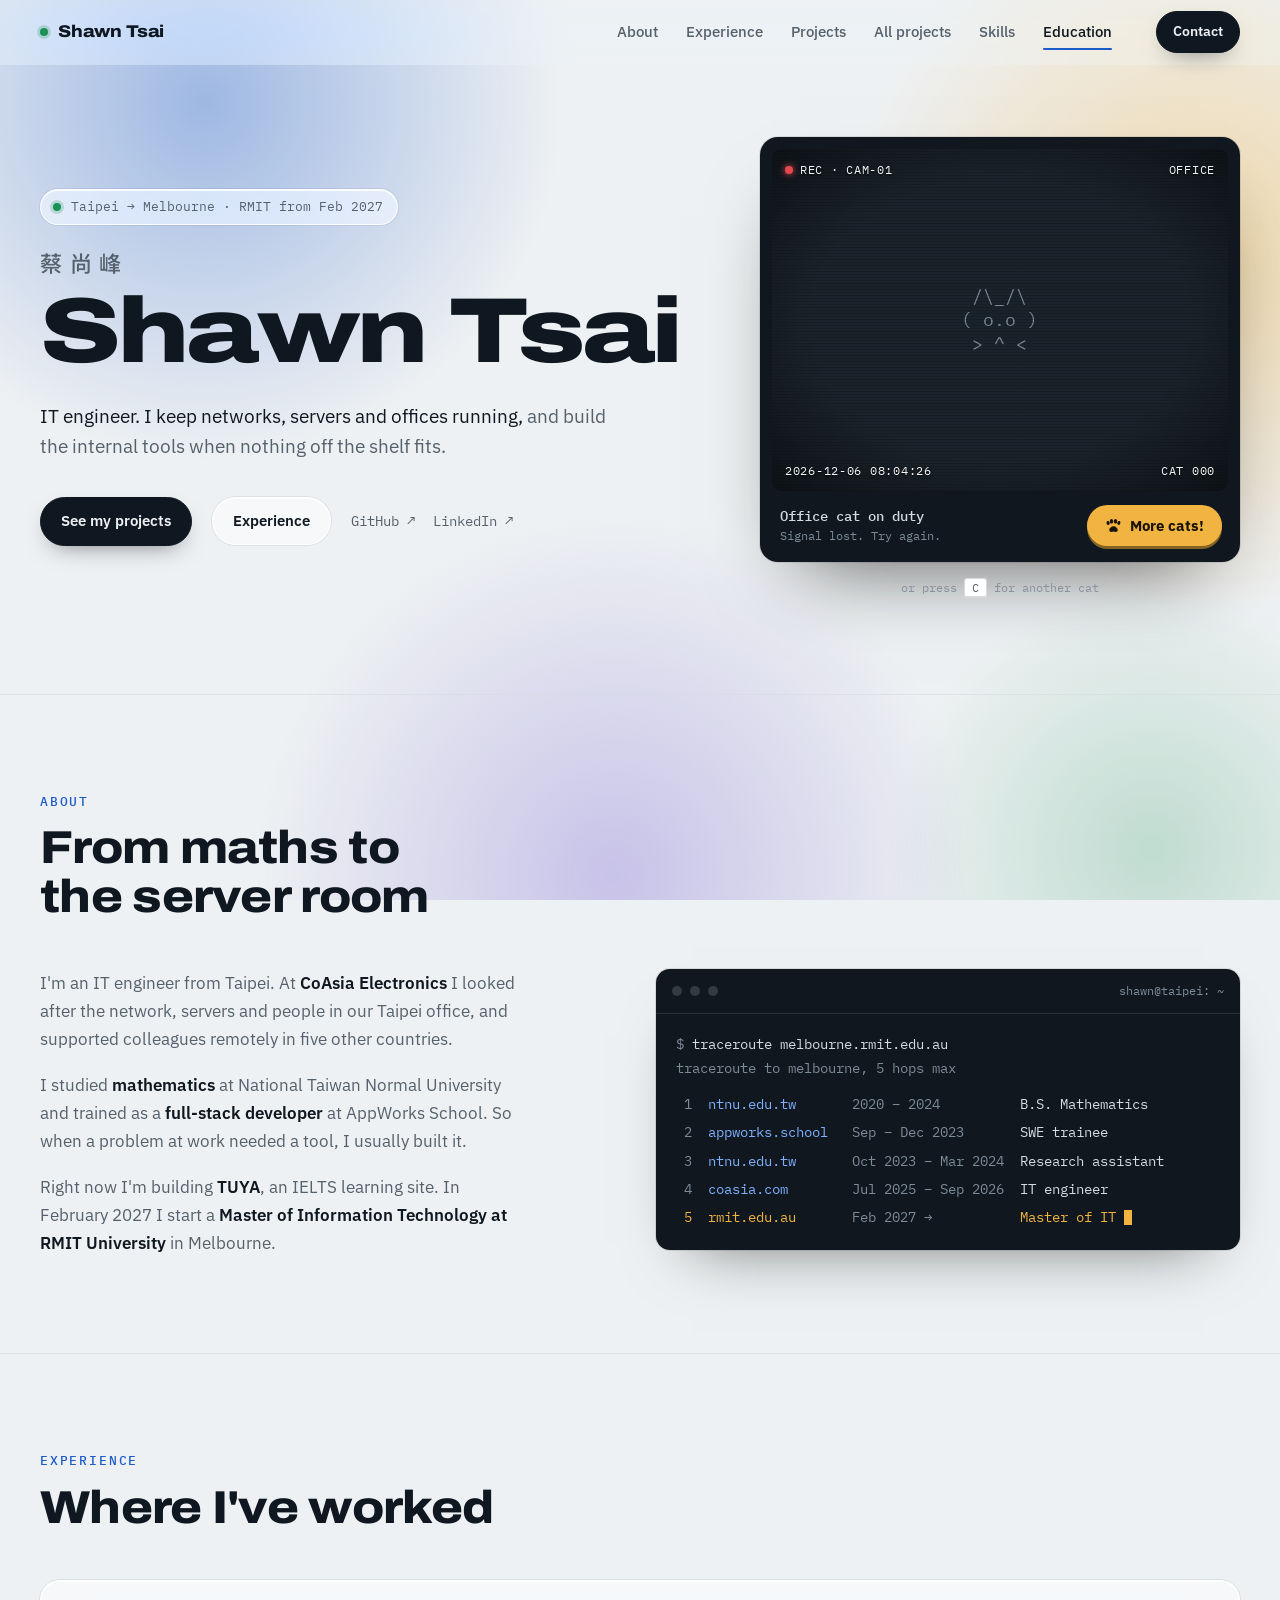
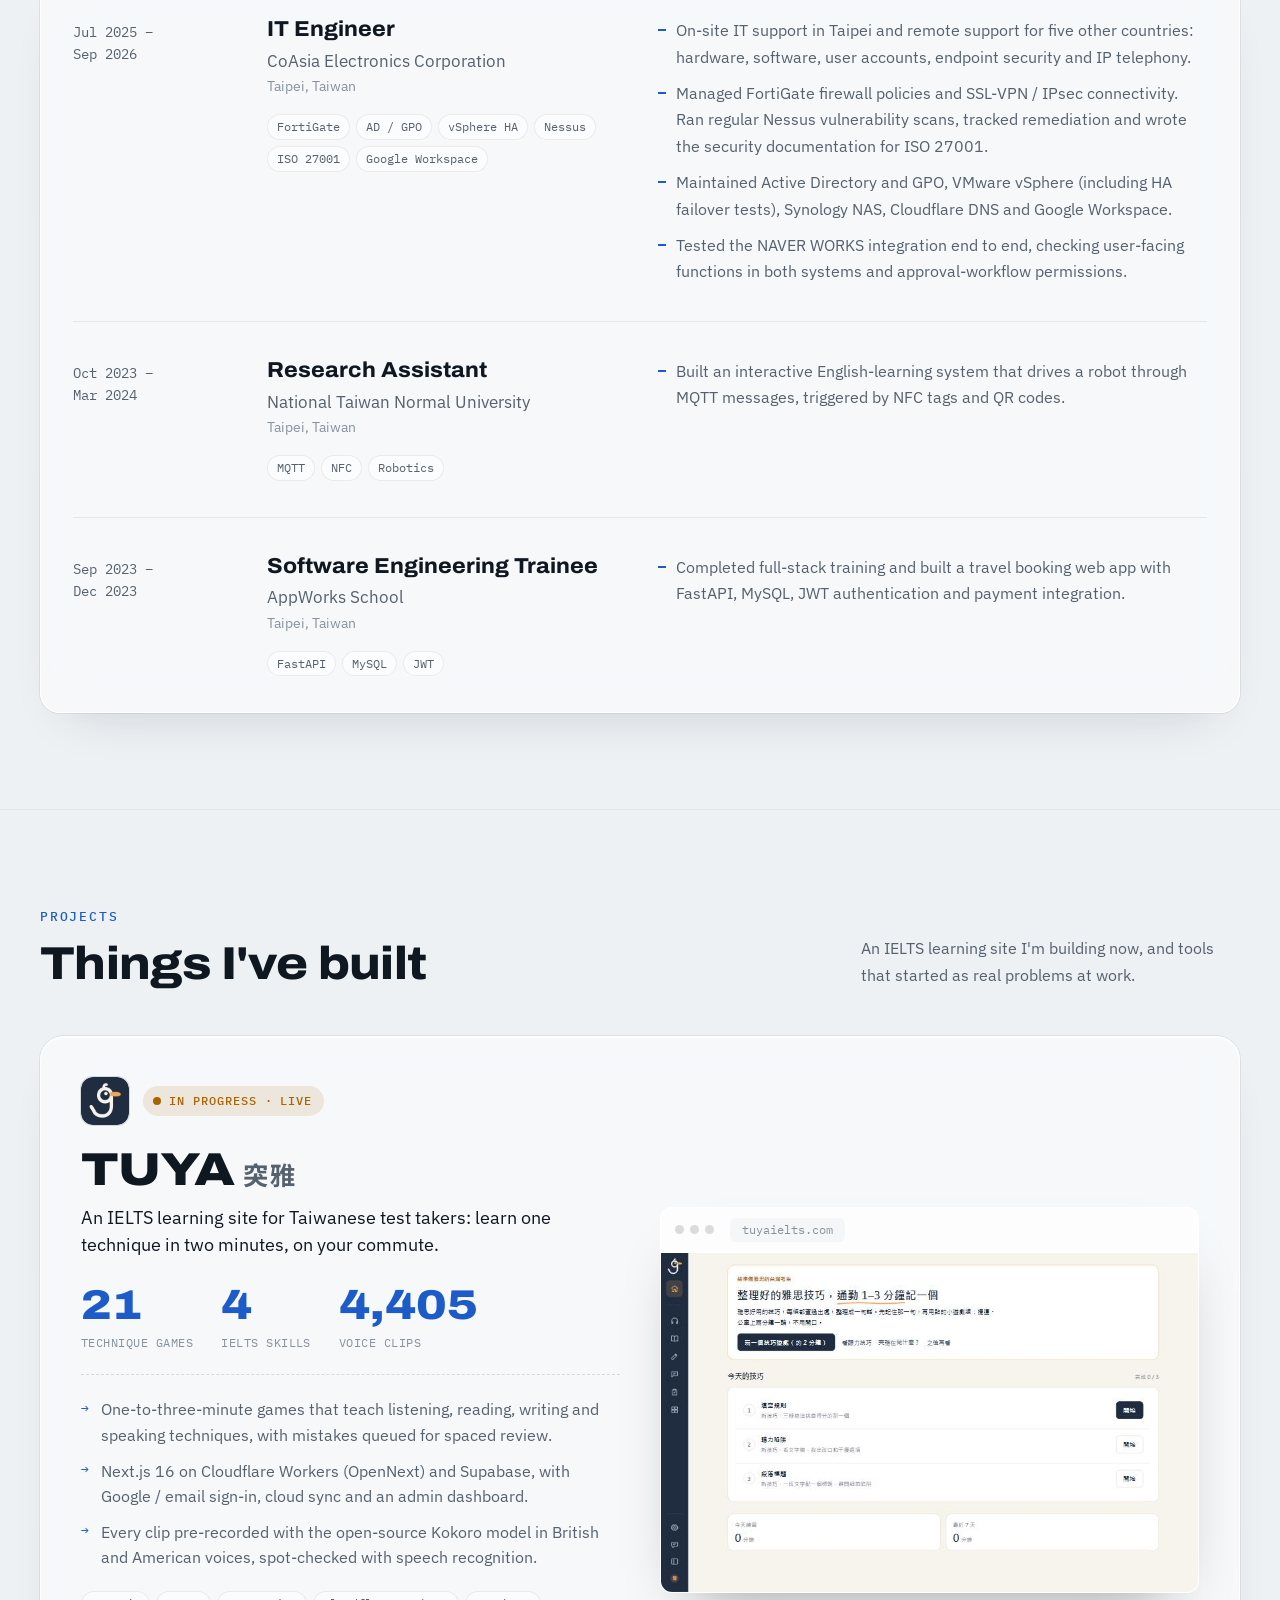
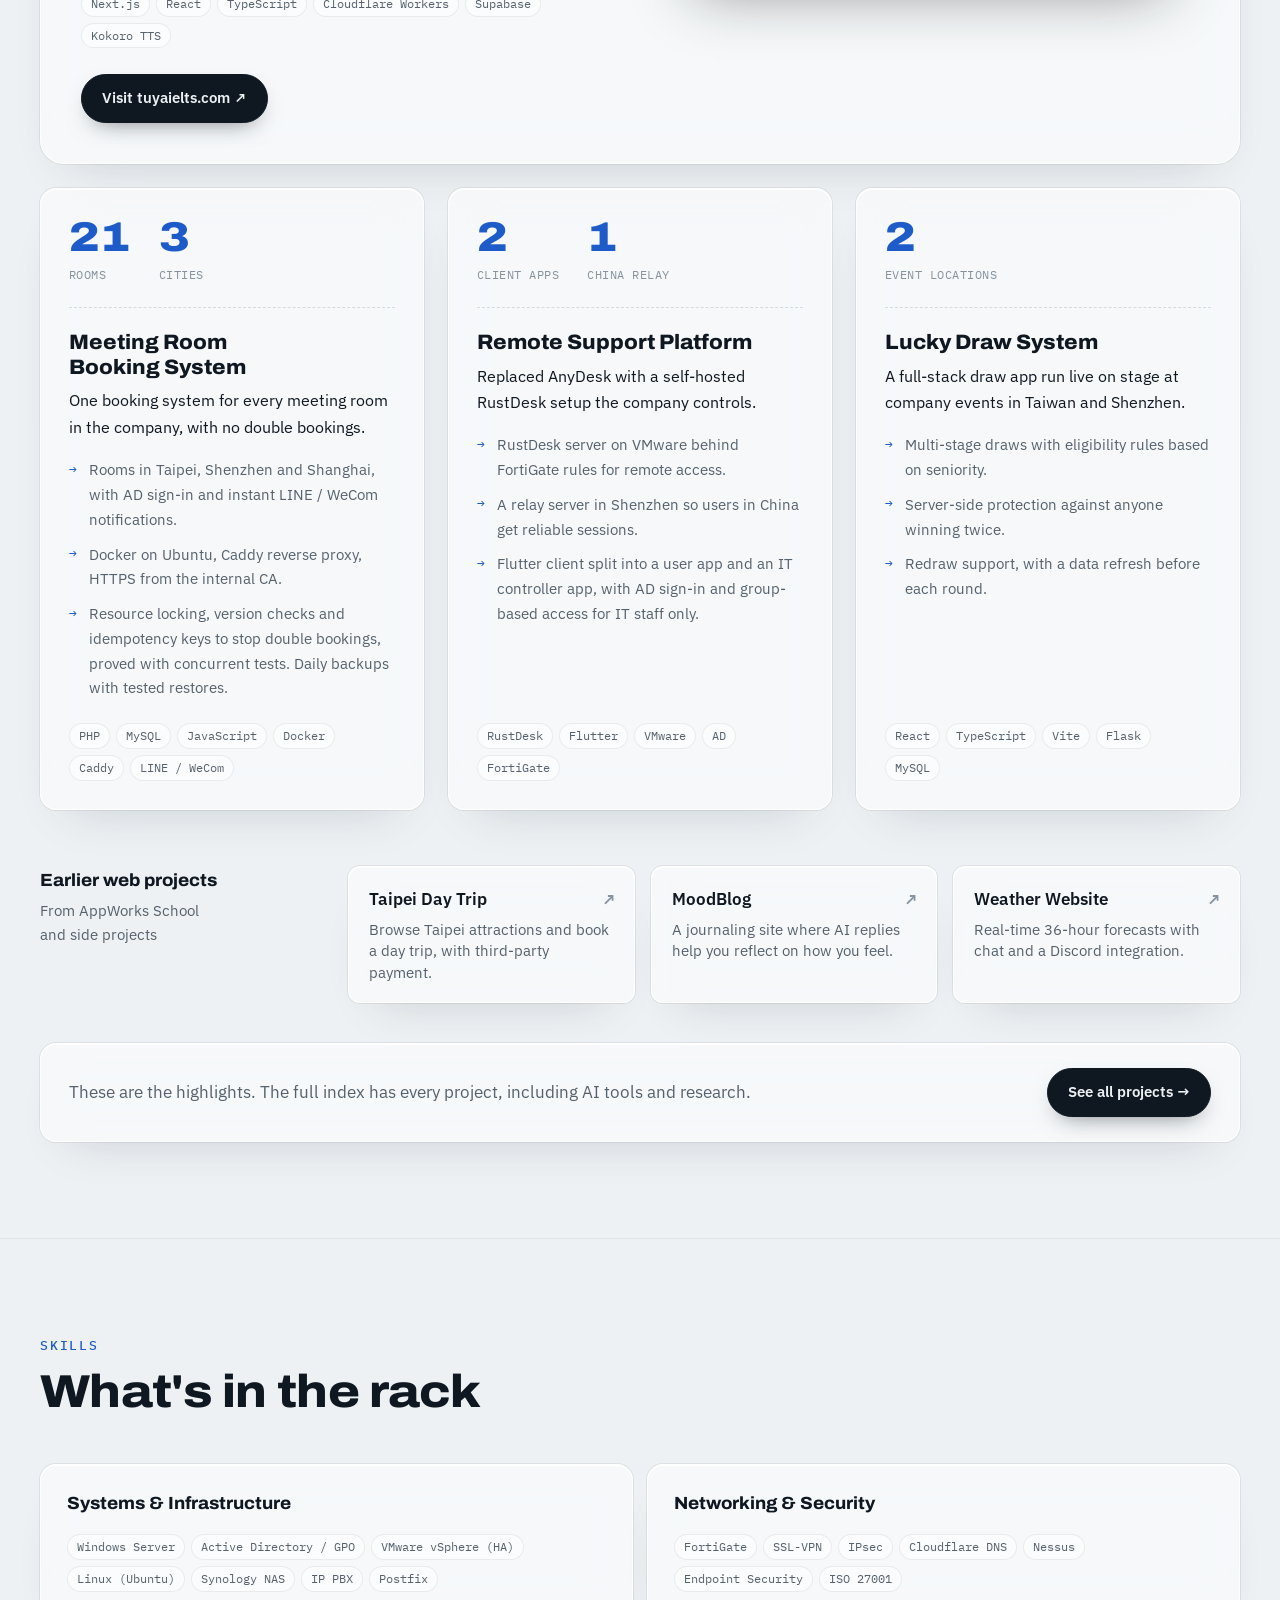
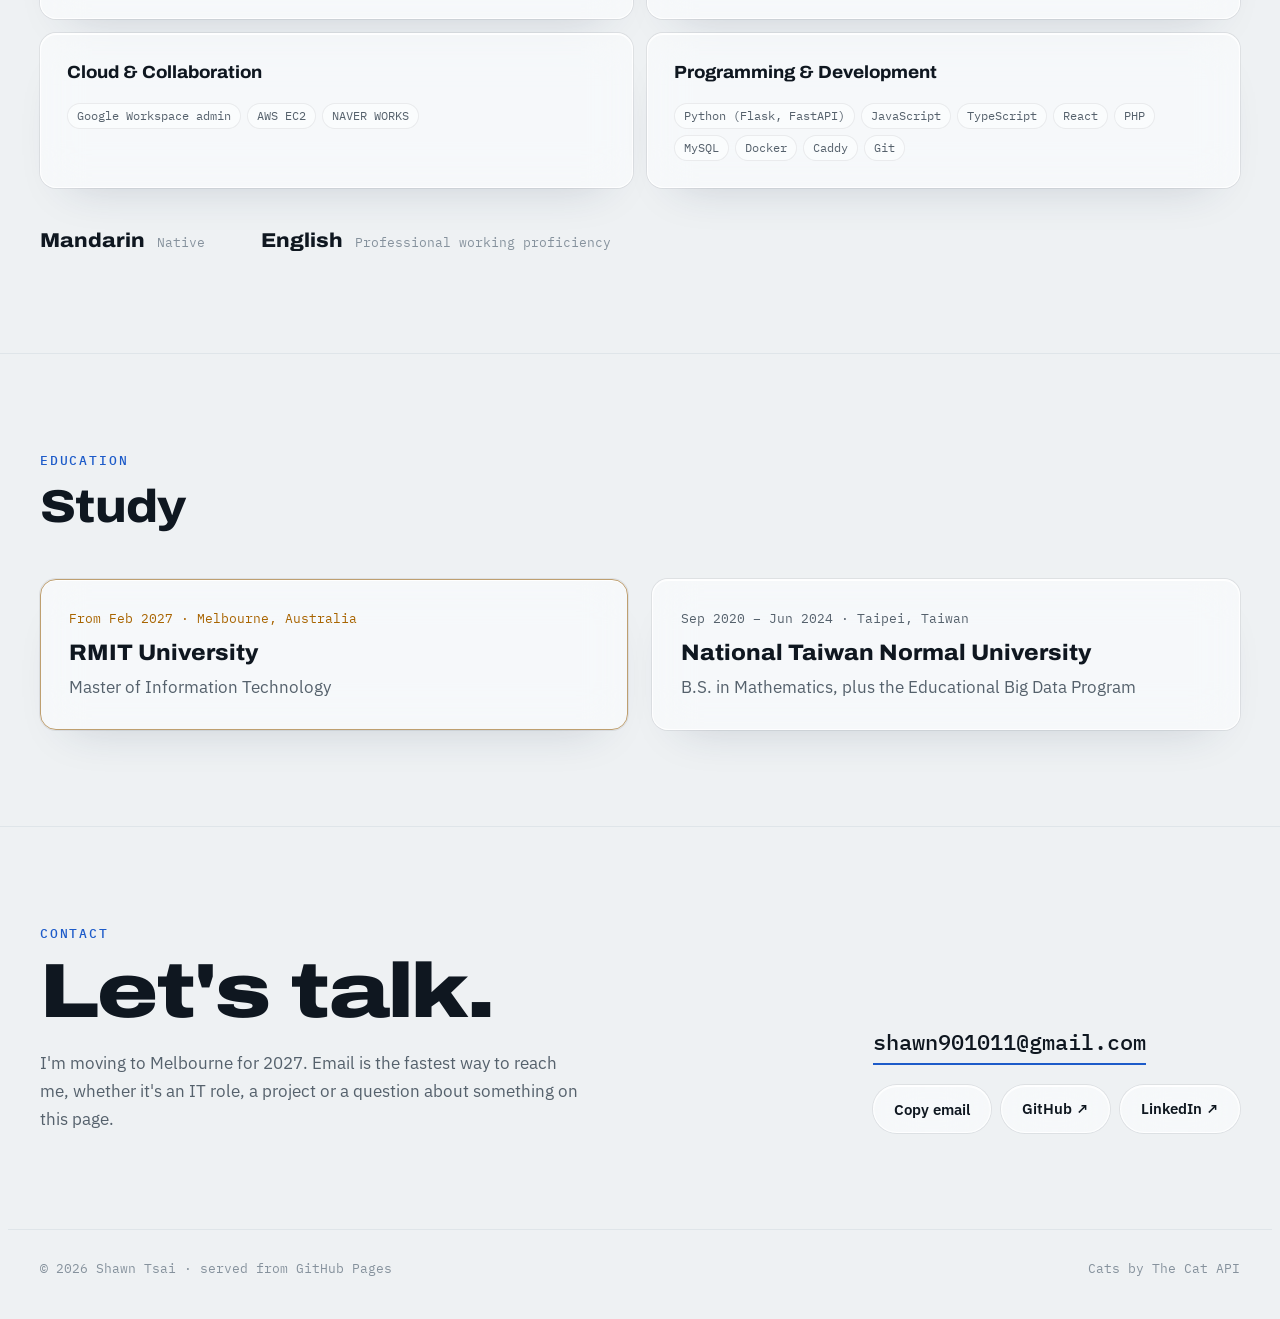
==== commit a6603728: "Make the projects filter pill clear frosted glass Lighter gradient fill, stronger blur and a top and" ====
--- a/index.html
+++ b/index.html
@@ -320,7 +320,7 @@
   .pulse { animation: none; }
 }
 </style>
-<link rel="stylesheet" href="css/glass.css?v=7">
+<link rel="stylesheet" href="css/glass.css?v=8">
 </head>
 <body>
 <div class="aurora" aria-hidden="true"><span></span><span></span><span></span><span></span></div>
--- a/css/glass.css
+++ b/css/glass.css
@@ -82,7 +82,17 @@
 }
 .top.scrolled { border-bottom-color: var(--glass-rim); box-shadow: 0 10px 30px -24px var(--glass-drop); }
 /* filter pill floats on its own, so it needs a stronger frost to stay readable over cards */
-.chipbar { background: color-mix(in srgb, var(--glass-bg-hover) 100%, transparent); box-shadow: inset 0 1px 0 var(--glass-hi), 0 0 0 1px var(--glass-edge), 0 14px 34px -18px var(--glass-drop); }
+.chipbar {
+  background: linear-gradient(180deg, rgba(255,255,255,.34), rgba(255,255,255,.14));
+  border-color: var(--glass-rim);
+  -webkit-backdrop-filter: blur(26px) saturate(190%);
+  backdrop-filter: blur(26px) saturate(190%);
+  box-shadow: inset 0 1px 0 var(--glass-hi), inset 0 -1px 0 rgba(255,255,255,.18), 0 0 0 1px var(--glass-edge), 0 16px 36px -20px var(--glass-drop);
+}
+@media (prefers-color-scheme: dark) { :root:not([data-theme="light"]) .chipbar { background: linear-gradient(180deg, rgba(255,255,255,.08), rgba(255,255,255,.02)); } }
+:root[data-theme="dark"] .chipbar { background: linear-gradient(180deg, rgba(255,255,255,.08), rgba(255,255,255,.02)); }
+.chip:not([aria-pressed="true"]):hover { background: color-mix(in srgb, var(--panel) 45%, transparent); }
+.chip[aria-pressed="true"] { box-shadow: 0 6px 16px -8px color-mix(in srgb, var(--ink) 70%, transparent); }
 
 /* sections: softer dividers so the colour field reads through */
 .block, .group { border-color: color-mix(in srgb, var(--line) 55%, transparent); }
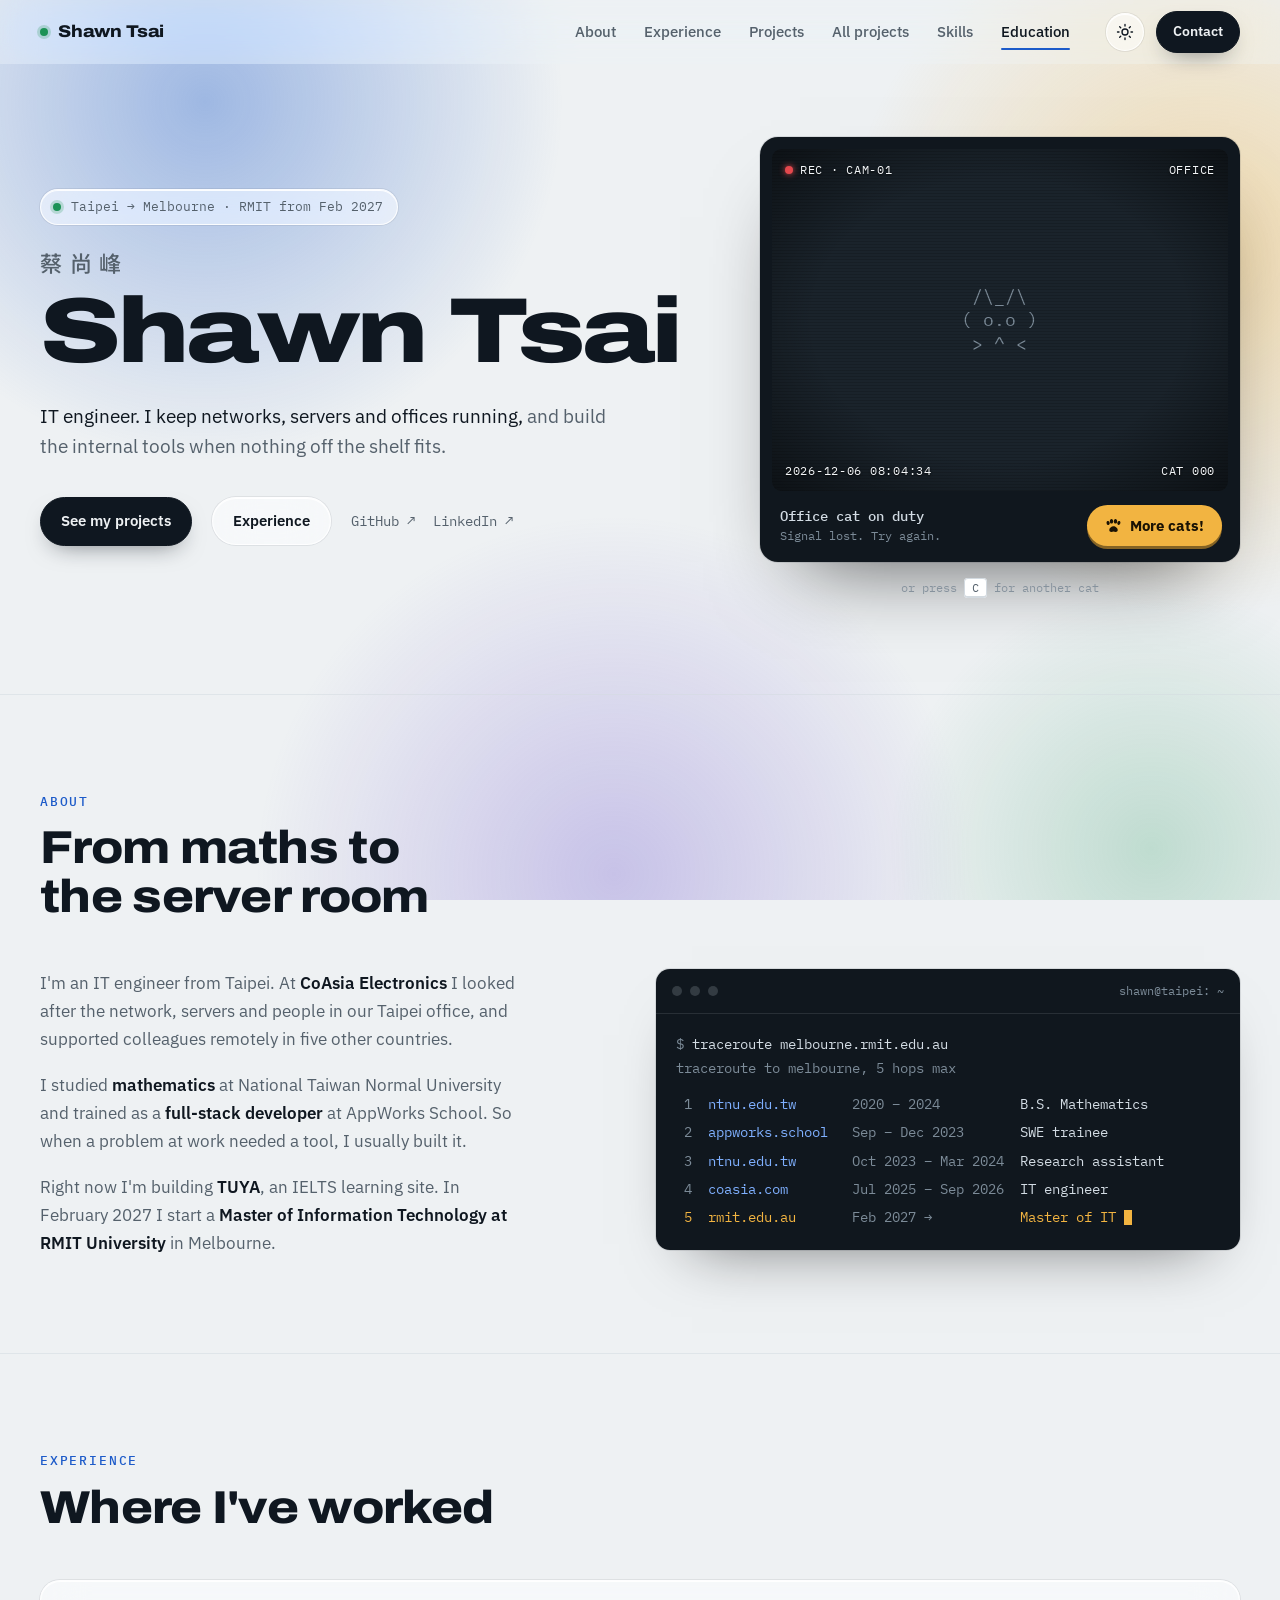
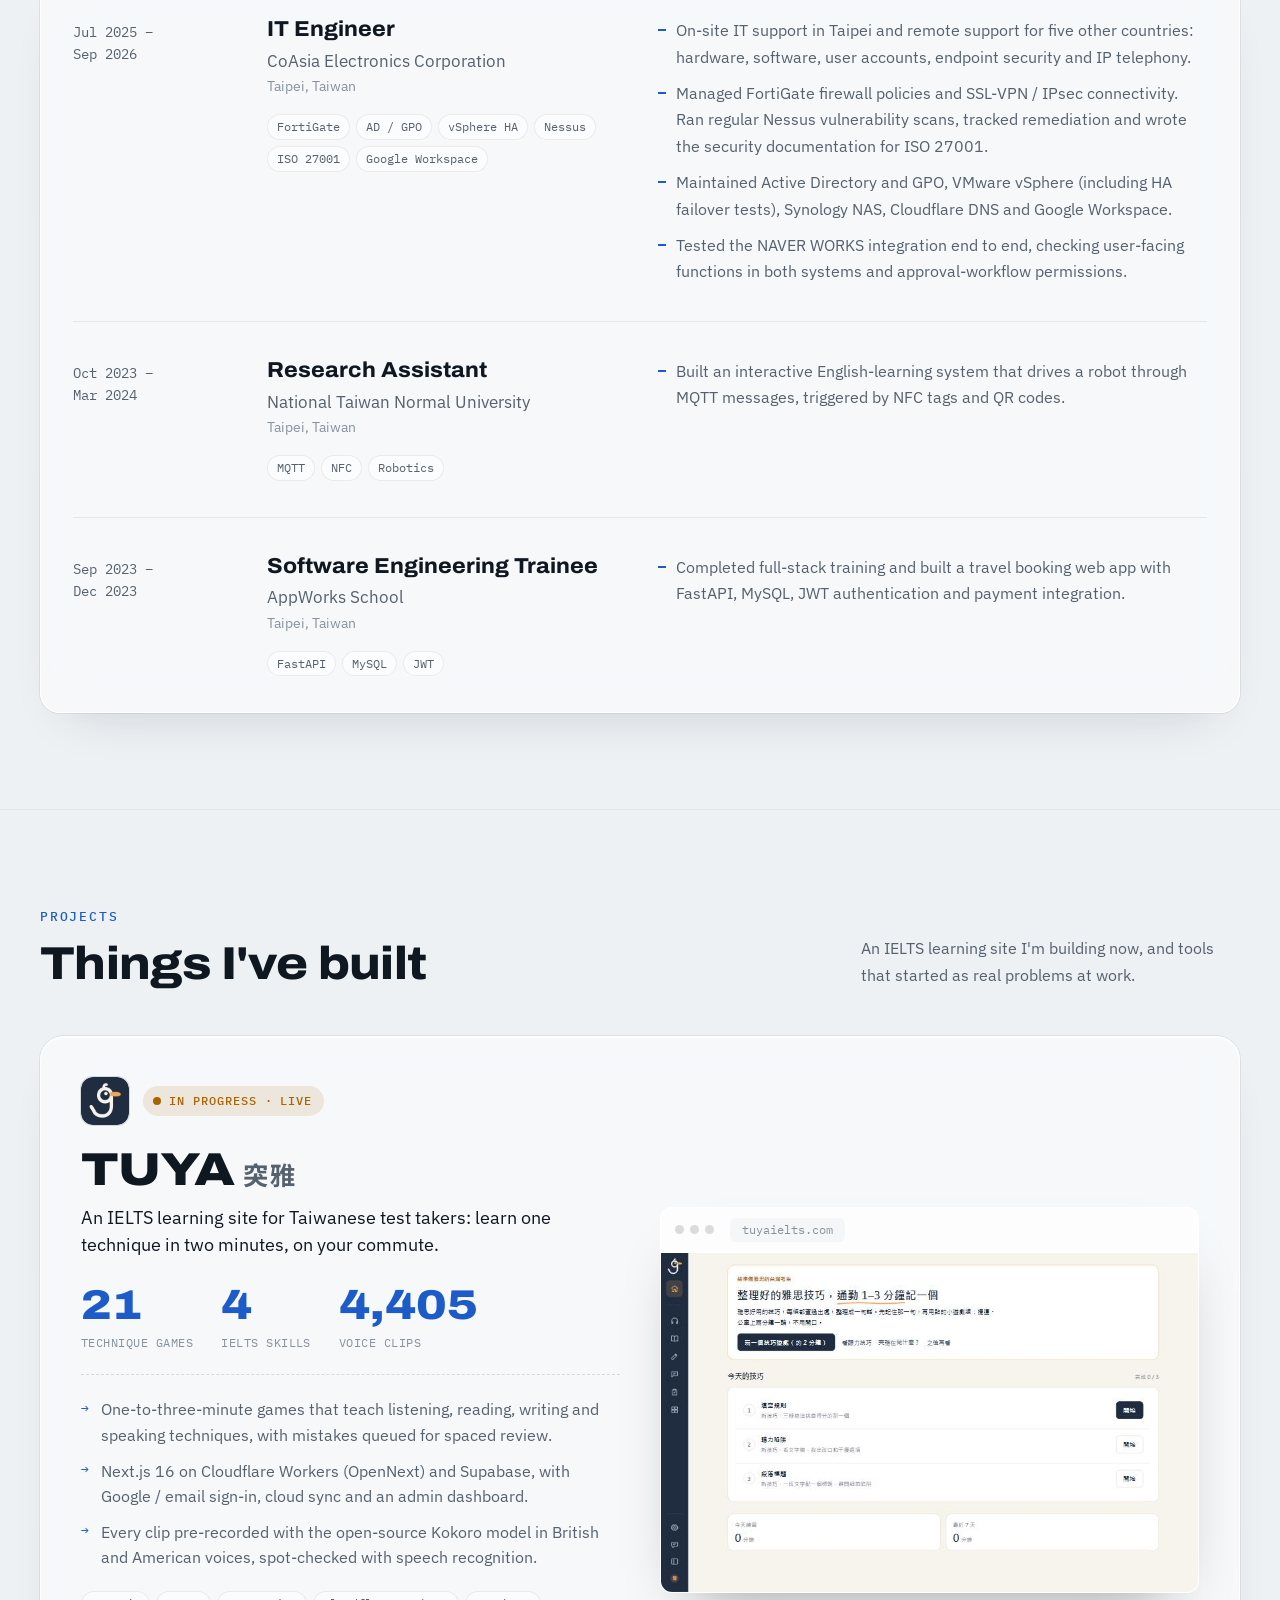
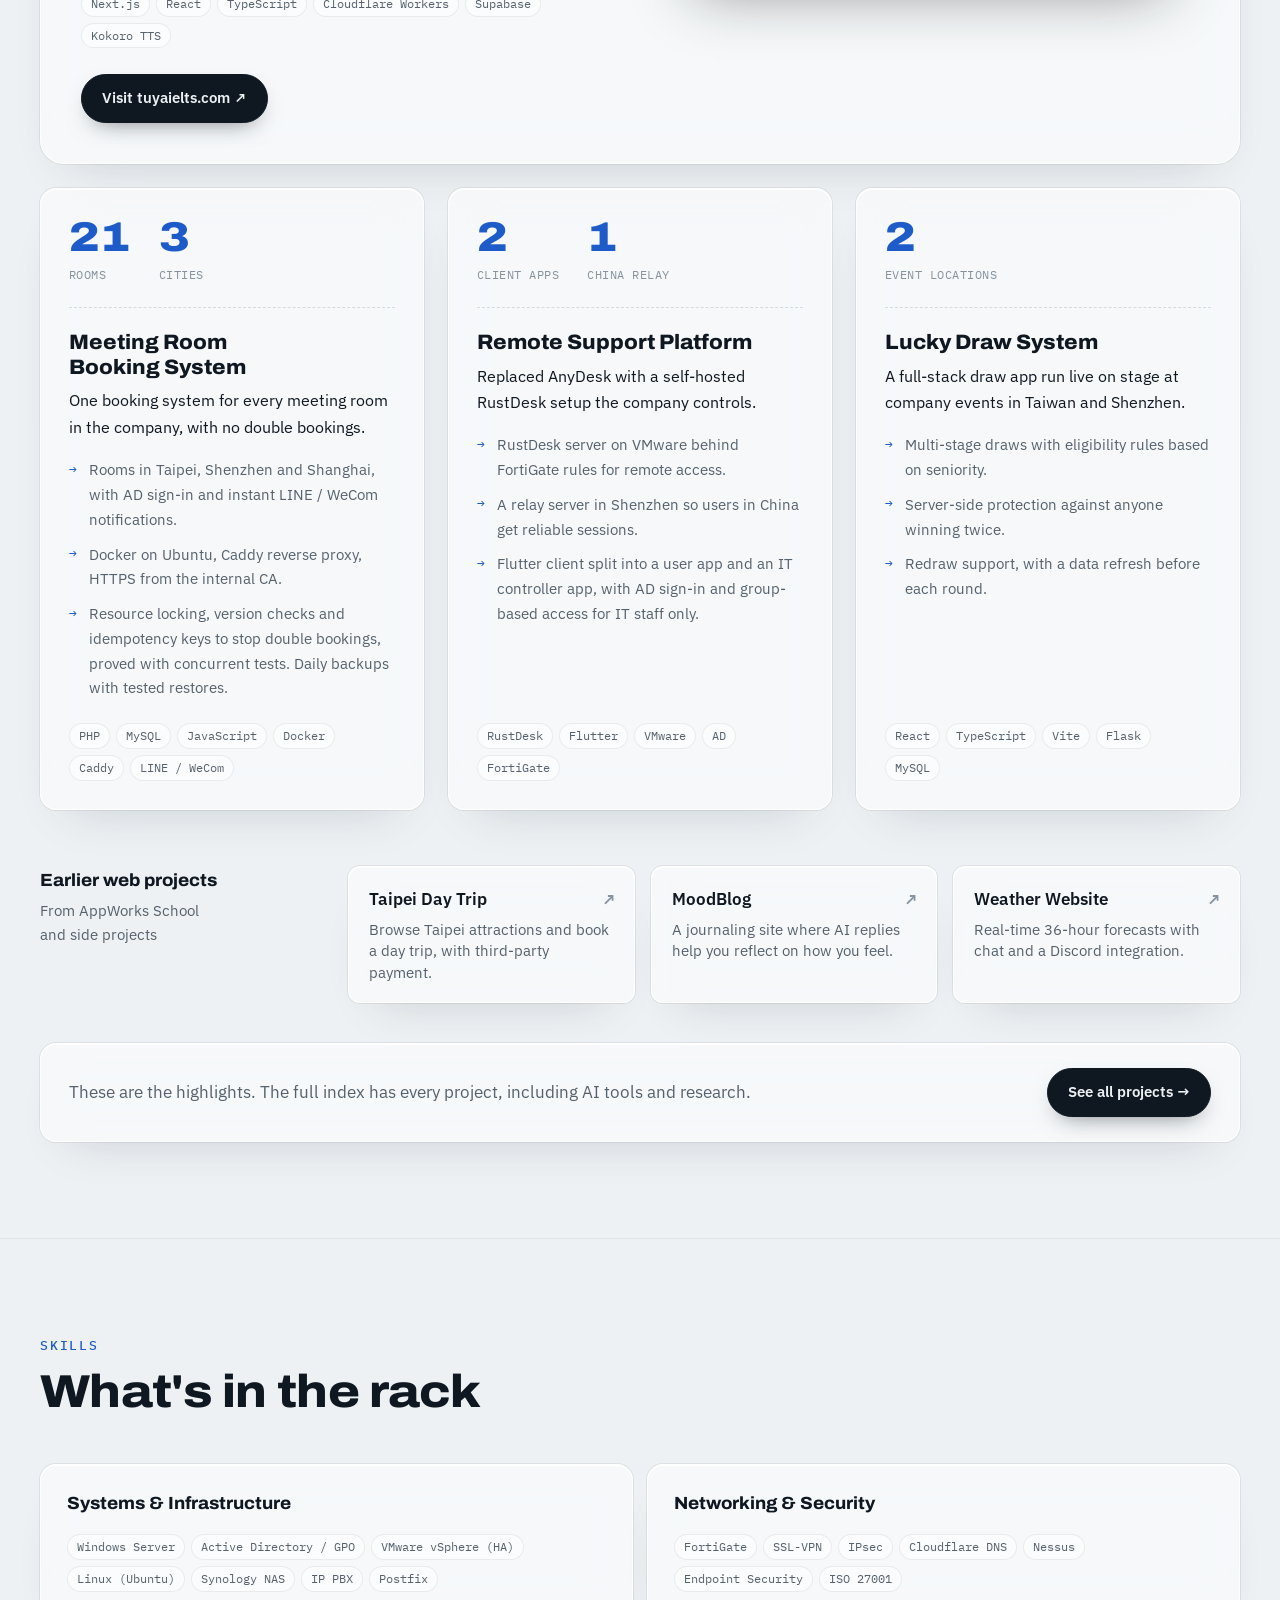
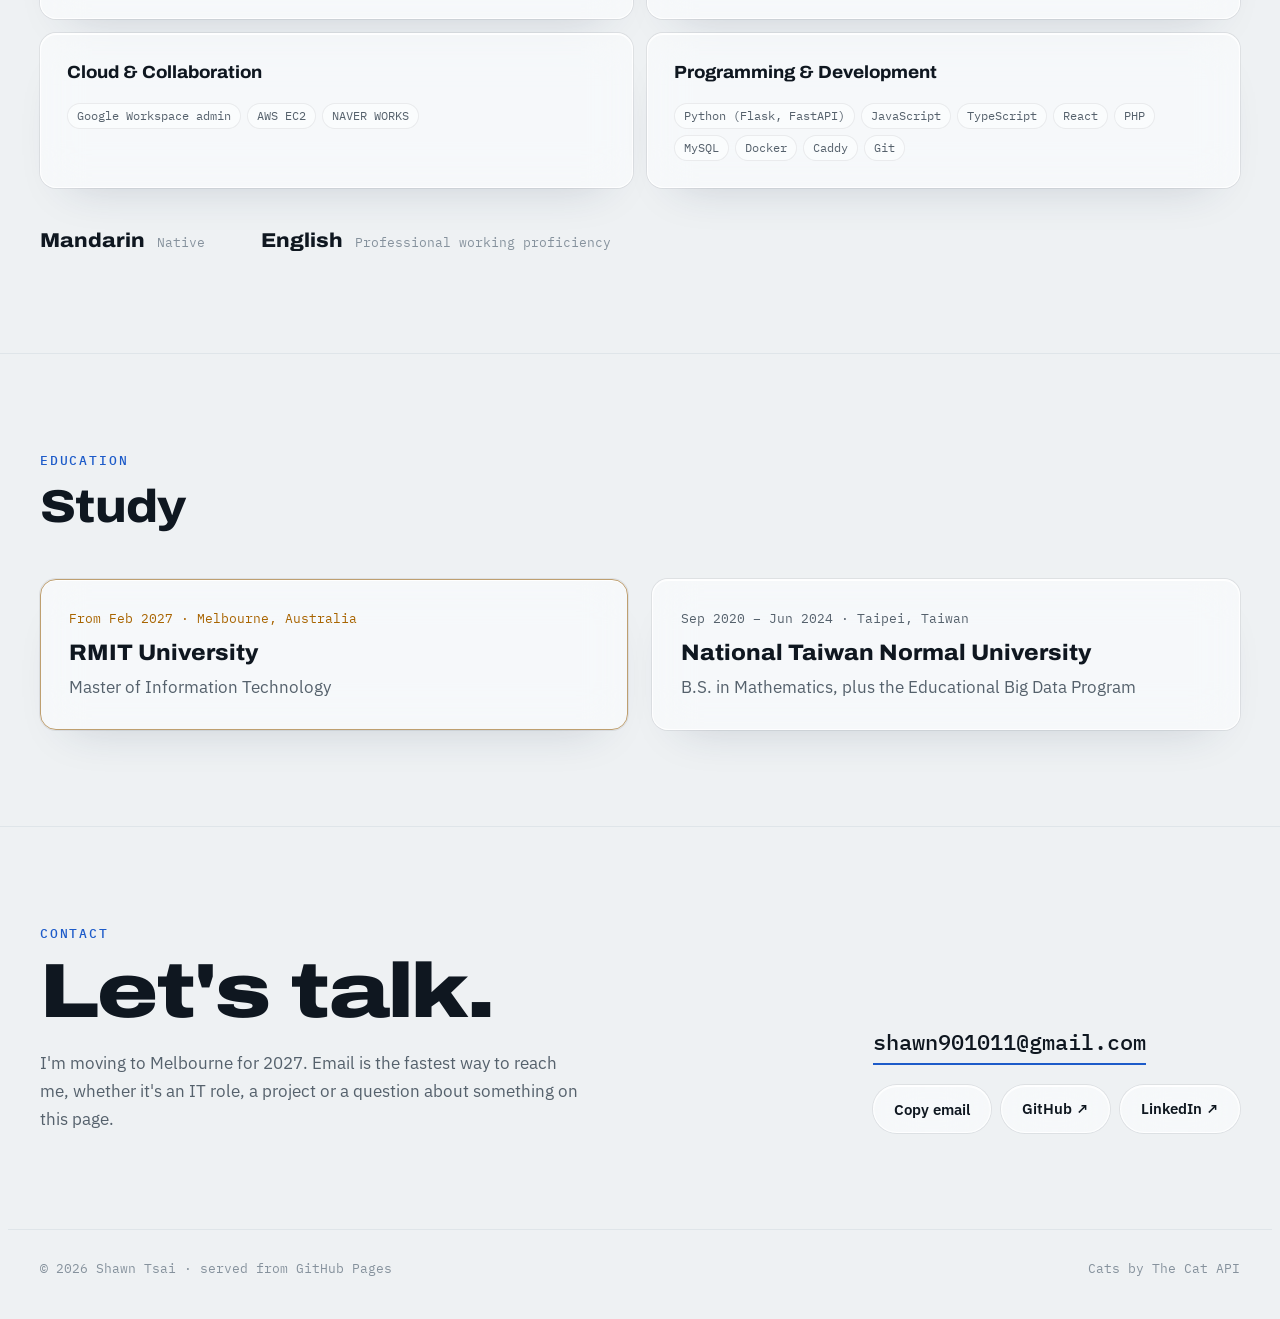
==== commit f96b64cb: "Add theme toggle, phone menu, scroll reveal and pointer sheen - js/site.js, shared by both pages: li" ====
--- a/index.html
+++ b/index.html
@@ -4,6 +4,7 @@
 <meta charset="utf-8">
 <meta name="viewport" content="width=device-width, initial-scale=1, viewport-fit=cover">
 <title>Shawn Tsai</title>
+<script>try{var t=localStorage.getItem("theme");if(t==="dark"||t==="light")document.documentElement.setAttribute("data-theme",t)}catch(e){}</script>
 <meta name="claude:viewport-fit-sides" content="cover">
 <link rel="icon" type="image/svg+xml" href="favicon.svg">
 <meta name="theme-color" content="#10171E">
@@ -320,7 +321,7 @@
   .pulse { animation: none; }
 }
 </style>
-<link rel="stylesheet" href="css/glass.css?v=8">
+<link rel="stylesheet" href="css/glass.css?v=11">
 </head>
 <body>
 <div class="aurora" aria-hidden="true"><span></span><span></span><span></span><span></span></div>
@@ -335,6 +336,8 @@
       <a href="#skills" data-for="skills">Skills</a>
       <a href="#education" data-for="education">Education</a>
     </nav>
+    <button class="icon-btn" id="theme-btn" type="button" aria-label="Switch theme" aria-pressed="false"><svg class="sun" viewBox="0 0 24 24" aria-hidden="true"><circle cx="12" cy="12" r="4"/><path d="M12 2v2M12 20v2M4.9 4.9l1.4 1.4M17.7 17.7l1.4 1.4M2 12h2M20 12h2M4.9 19.1l1.4-1.4M17.7 6.3l1.4-1.4"/></svg><svg class="moon" viewBox="0 0 24 24" aria-hidden="true"><path d="M20 14.5A8 8 0 0 1 9.5 4a8 8 0 1 0 10.5 10.5z"/></svg></button>
+    <button class="icon-btn" id="menu-btn" type="button" aria-label="Menu" aria-expanded="false"><svg class="bars" viewBox="0 0 24 24" aria-hidden="true"><path d="M4 7h16M4 12h16M4 17h16"/></svg><svg class="x" viewBox="0 0 24 24" aria-hidden="true"><path d="M6 6l12 12M18 6L6 18"/></svg></button>
     <a class="btn solid" href="#contact">Contact</a>
   </div>
 </header>
@@ -717,5 +720,6 @@
   nextCat();
 })();
 </script>
+<script src="js/site.js?v=11"></script>
 </body>
 </html>
--- a/css/glass.css
+++ b/css/glass.css
@@ -75,7 +75,11 @@
 }
 
 /* top bar: frosted strip */
-.top {
+/* The frost is drawn on ::before, not on .top itself: a backdrop-filter on .top would make it a
+   backdrop root, and the phone menu inside it could then no longer blur the page behind. */
+.top { background: transparent; -webkit-backdrop-filter: none; backdrop-filter: none; }
+.top::before {
+  content: ""; position: absolute; inset: 0; z-index: -1; pointer-events: none;
   background: color-mix(in srgb, var(--paper) 45%, transparent);
   -webkit-backdrop-filter: var(--glass-blur);
   backdrop-filter: var(--glass-blur);
@@ -131,3 +135,69 @@
 
 /* brand: the name in the display face, matching the page headings */
 .brand { font-family: var(--f-display); font-stretch: 112%; font-weight: 800; font-size: 17px; letter-spacing: -.01em; }
+
+/* ---------- header icon buttons: theme toggle and phone menu ---------- */
+.icon-btn {
+  flex: none; display: inline-grid; place-items: center; width: 38px; height: 38px; padding: 0; border-radius: 50%; cursor: pointer; color: var(--ink);
+  background: var(--glass-bg); border: 1px solid var(--glass-rim);
+  -webkit-backdrop-filter: var(--glass-blur); backdrop-filter: var(--glass-blur);
+  box-shadow: inset 0 1px 0 var(--glass-hi), 0 0 0 1px var(--glass-edge);
+  transition: background .15s, transform .15s;
+}
+.icon-btn:hover { background: var(--glass-bg-hover); }
+.icon-btn:active { transform: scale(.94); }
+.icon-btn svg { width: 18px; height: 18px; fill: none; stroke: currentColor; stroke-width: 1.8; stroke-linecap: round; stroke-linejoin: round; }
+.icon-btn:focus-visible { outline: 2px solid var(--cable); outline-offset: 3px; }
+#theme-btn .moon { display: none; }
+#theme-btn[aria-pressed="true"] .sun { display: none; }
+#theme-btn[aria-pressed="true"] .moon { display: block; }
+.top .wrap { gap: 12px; }
+.top .nav { margin-right: 12px; }
+#menu-btn { display: none; }
+@media (max-width: 900px) {
+  #menu-btn { display: inline-grid; }
+  #menu-btn .x { display: none; }
+  .top.open #menu-btn .x { display: block; }
+  .top.open #menu-btn .bars { display: none; }
+  /* the nav becomes a glass panel under the bar */
+  .top.open .nav {
+    display: flex; flex-direction: column; gap: 2px; position: absolute; top: 60px; right: max(16px, env(safe-area-inset-right, 0px)); min-width: 220px; margin: 0; padding: 8px; border-radius: 18px;
+    background: color-mix(in srgb, var(--paper) 72%, transparent); border: 1px solid var(--glass-rim);
+    -webkit-backdrop-filter: blur(28px) saturate(190%); backdrop-filter: blur(28px) saturate(190%);
+    box-shadow: inset 0 1px 0 var(--glass-hi), 0 0 0 1px var(--glass-edge), 0 24px 50px -20px var(--glass-drop);
+    animation: menu-in .18s ease-out;
+  }
+  .top.open .nav a { padding: 11px 14px; font-size: 16px; color: var(--ink); }
+  .top.open .nav a.on::after { display: none; }
+}
+@media (max-width: 420px) { .top .btn { padding: 8px 12px; } }
+@keyframes menu-in { from { transform: translateY(-6px) scale(.98); } }
+
+/* ---------- reveal on scroll (classes added by js/site.js) ---------- */
+.reveal { opacity: 0; translate: 0 18px; transition: opacity .7s ease, translate .7s cubic-bezier(.2,.8,.2,1), transform .2s, border-color .2s, box-shadow .2s, background .2s; }
+.reveal.in { opacity: 1; translate: 0 0; }
+
+/* ---------- glass sheen that follows the pointer ---------- */
+.feature, .proj, .card, .unit, .school, .jobs, .stats > div { position: relative; }
+.feature::after, .proj::after, .card::after, .unit::after, .school::after, .jobs::after, .stats > div::after {
+  content: ""; position: absolute; inset: 0; border-radius: inherit; pointer-events: none; opacity: 0; transition: opacity .3s;
+  background: radial-gradient(420px circle at var(--mx, 50%) var(--my, 0%), rgba(255, 255, 255, .42), transparent 55%);
+  mix-blend-mode: soft-light;
+}
+.feature:hover::after, .proj:hover::after, .card:hover::after, .unit:hover::after, .school:hover::after, .jobs:hover::after, .stats > div:hover::after { opacity: 1; }
+@media (prefers-color-scheme: dark) { :root:not([data-theme="light"]) .feature::after, :root:not([data-theme="light"]) .proj::after, :root:not([data-theme="light"]) .card::after, :root:not([data-theme="light"]) .unit::after, :root:not([data-theme="light"]) .school::after, :root:not([data-theme="light"]) .jobs::after, :root:not([data-theme="light"]) .stats > div::after { mix-blend-mode: normal; background: radial-gradient(420px circle at var(--mx, 50%) var(--my, 0%), rgba(255, 255, 255, .06), transparent 55%); } }
+:root[data-theme="dark"] .feature::after, :root[data-theme="dark"] .proj::after, :root[data-theme="dark"] .card::after, :root[data-theme="dark"] .unit::after, :root[data-theme="dark"] .school::after, :root[data-theme="dark"] .jobs::after, :root[data-theme="dark"] .stats > div::after { mix-blend-mode: normal; background: radial-gradient(420px circle at var(--mx, 50%) var(--my, 0%), rgba(255, 255, 255, .06), transparent 55%); }
+
+@media (prefers-reduced-motion: reduce) { .reveal { opacity: 1; translate: none; } .top.open .nav { animation: none; } }
+
+/* ---------- small screens: keep the bar on one line, stats in one row ---------- */
+.brand, .top .btn { white-space: nowrap; }
+.show-sm { display: none; }
+@media (max-width: 560px) {
+  .hide-sm { display: none; }
+  .show-sm { display: inline; }
+  .stats { display: grid; grid-template-columns: repeat(3, minmax(0, 1fr)); gap: 10px; }
+  .stats > div { min-width: 0; padding: 14px 14px; }
+  .stats b { font-size: 1.9rem; }
+  .stats span { font-size: 10.5px; }
+}
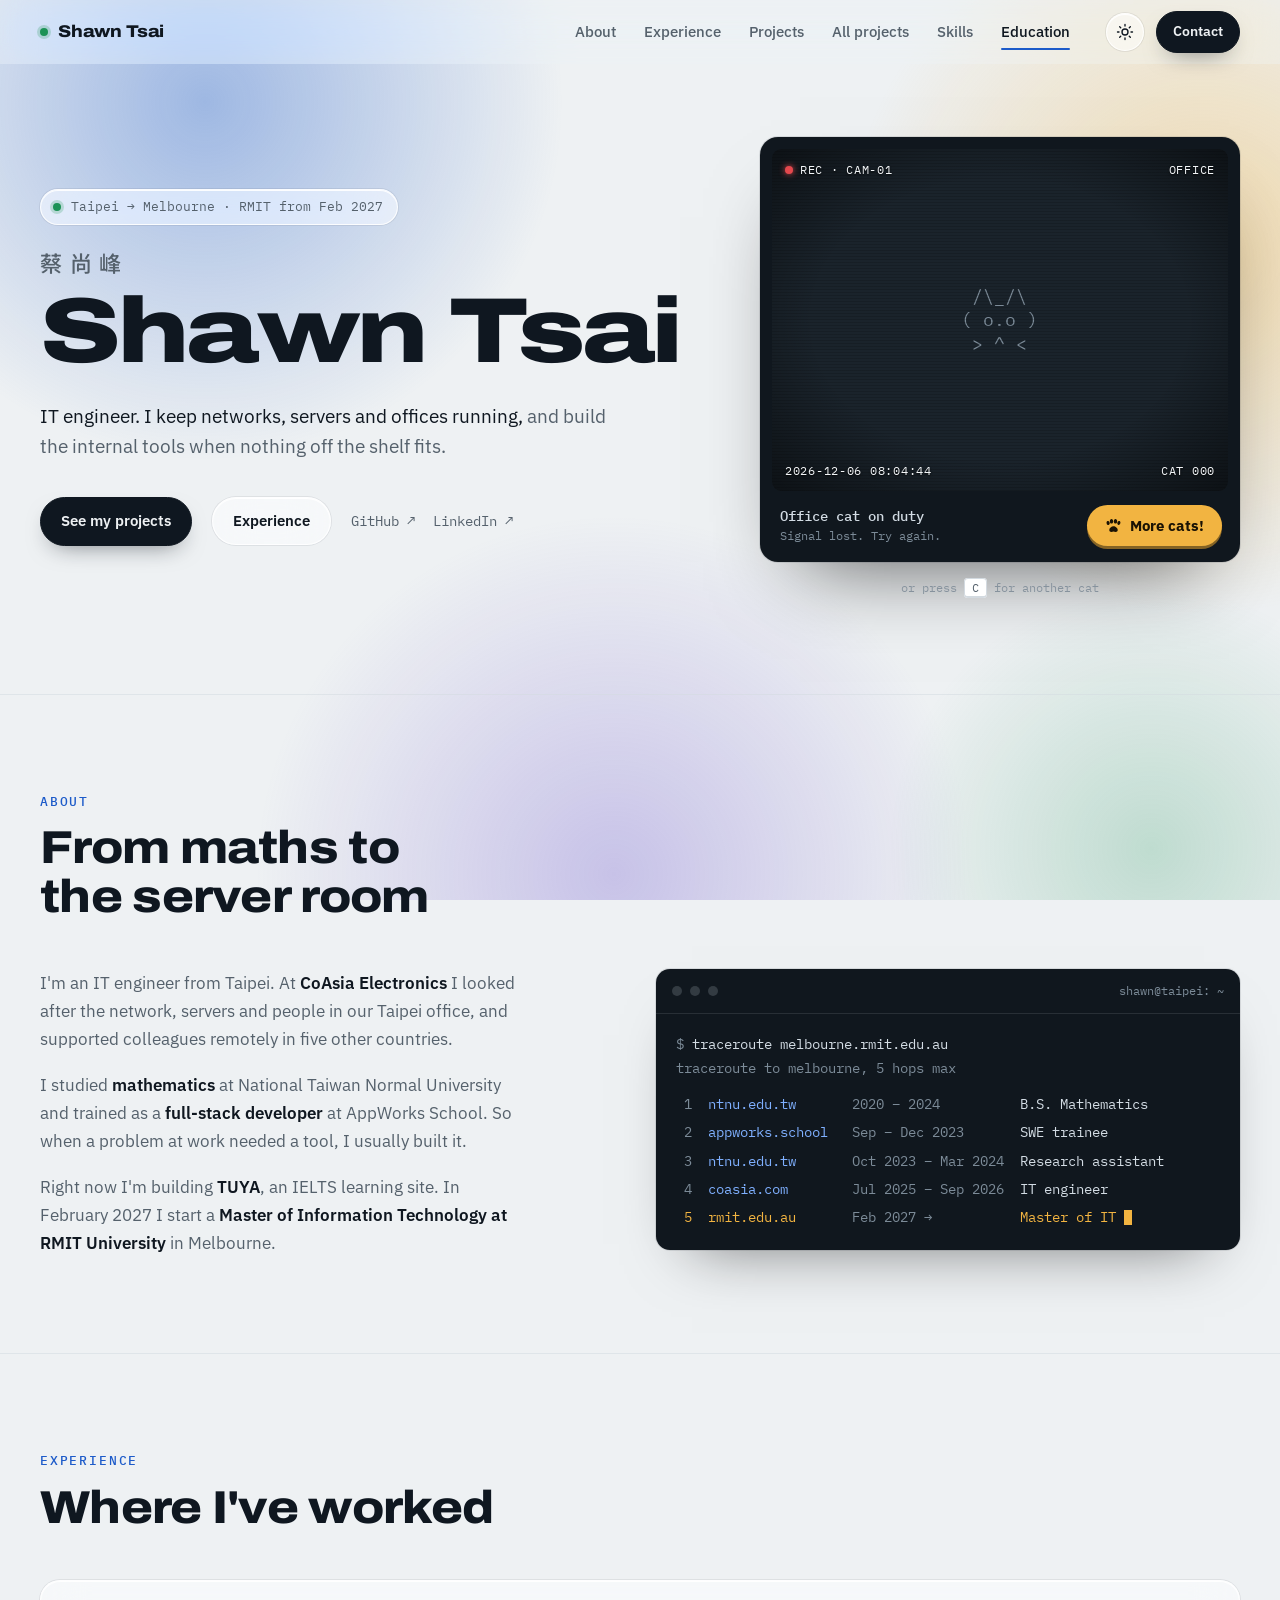
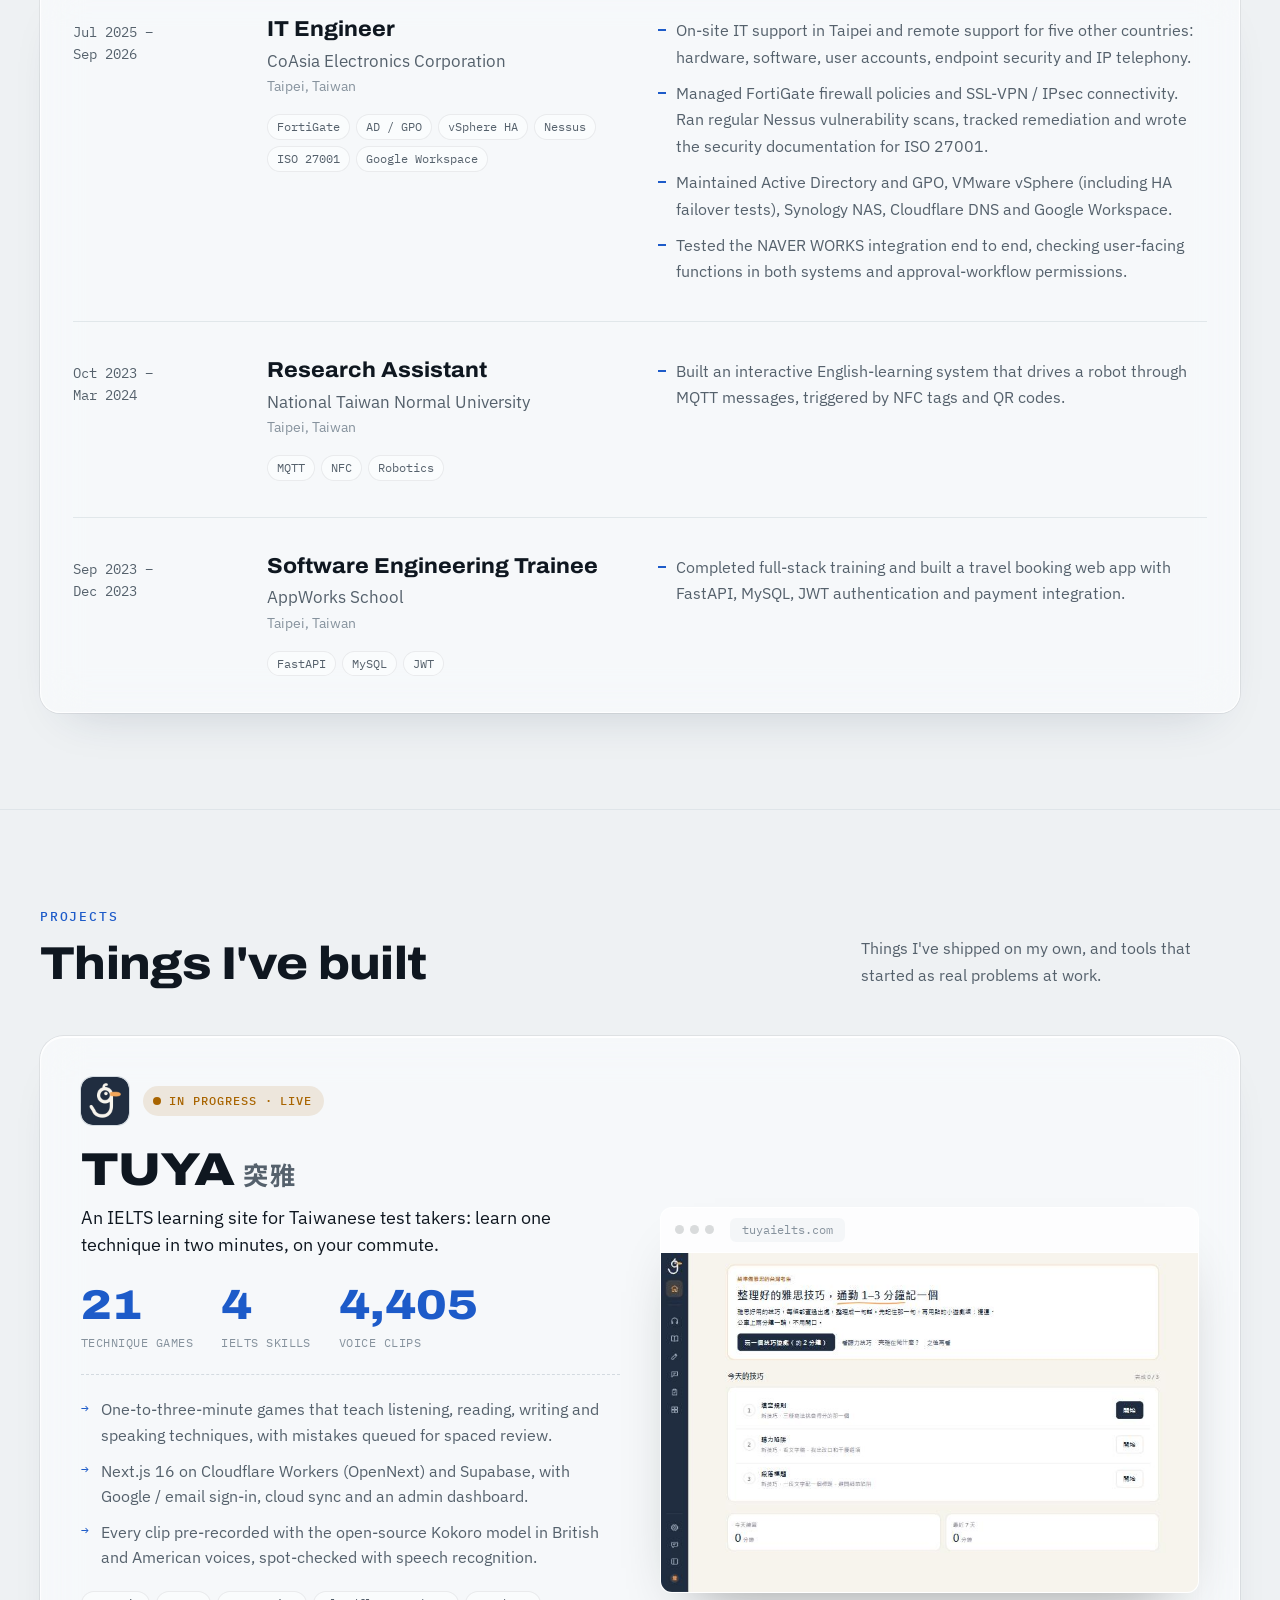
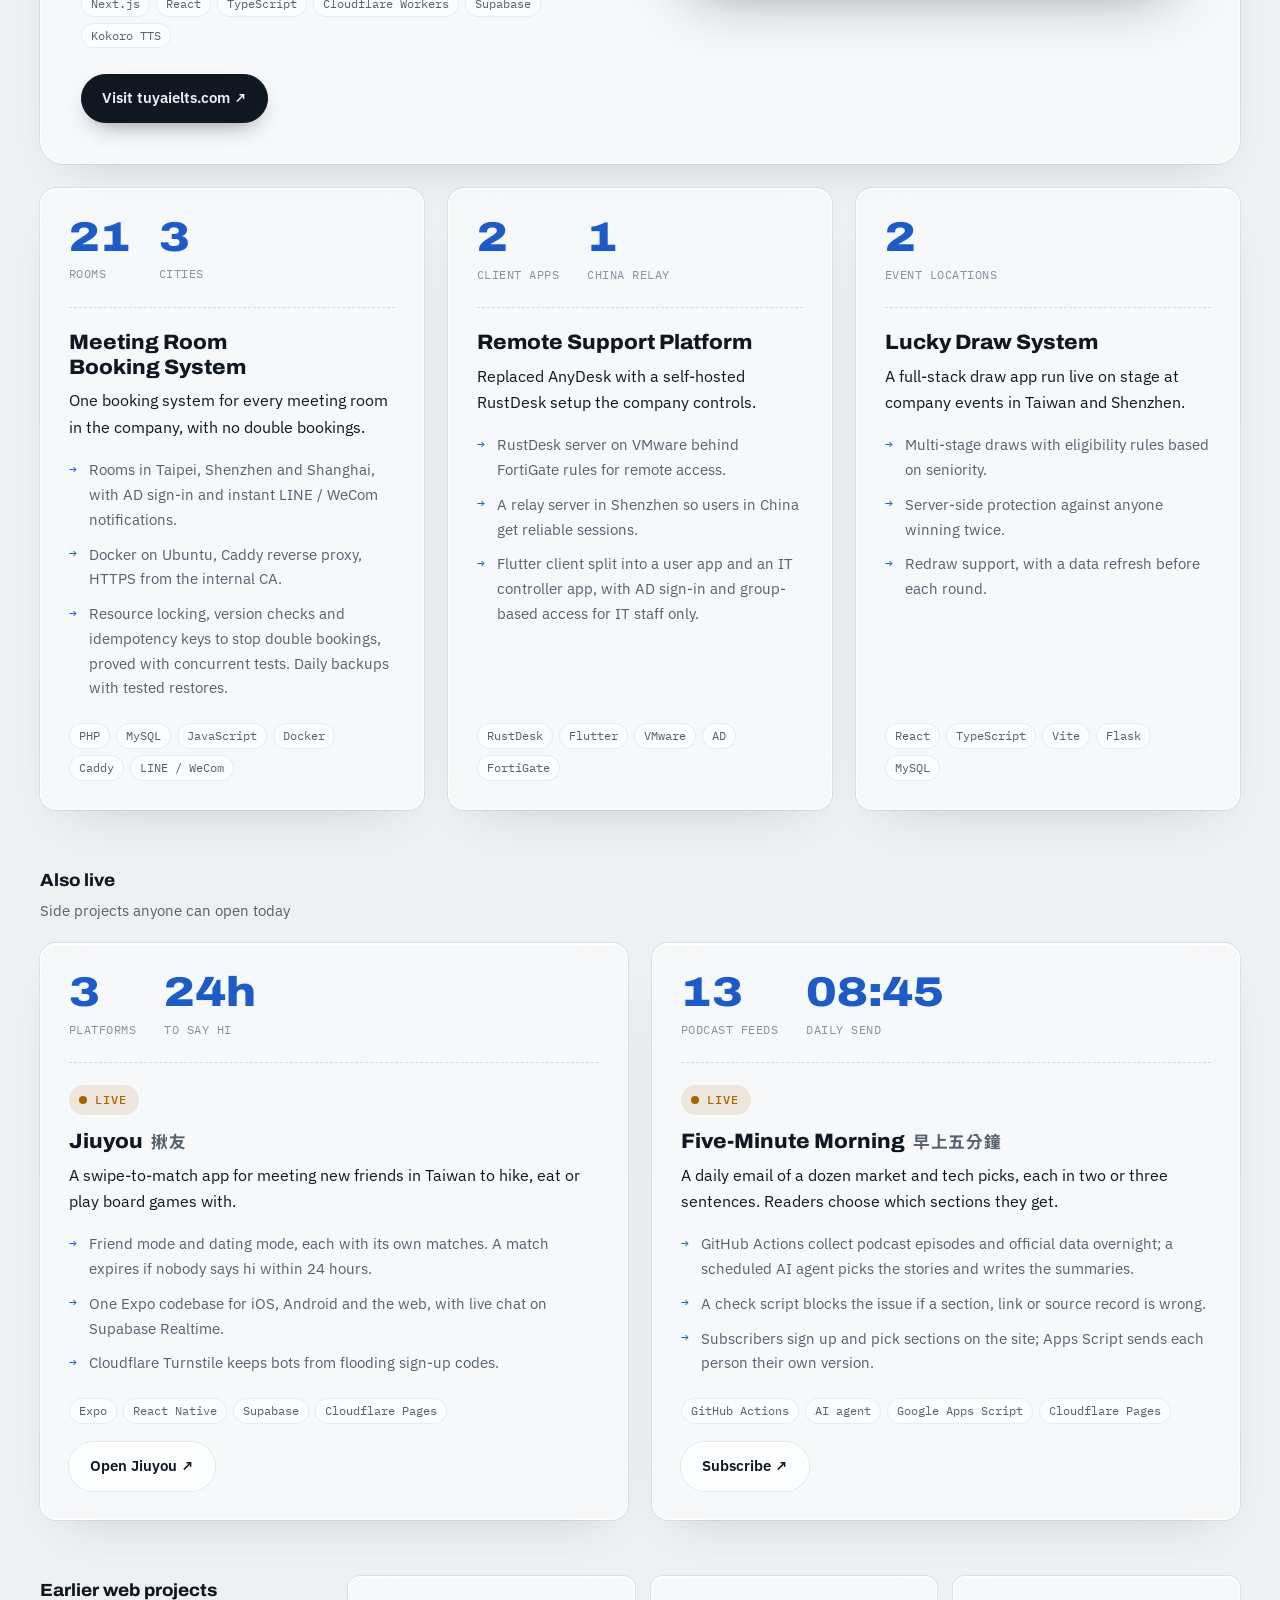
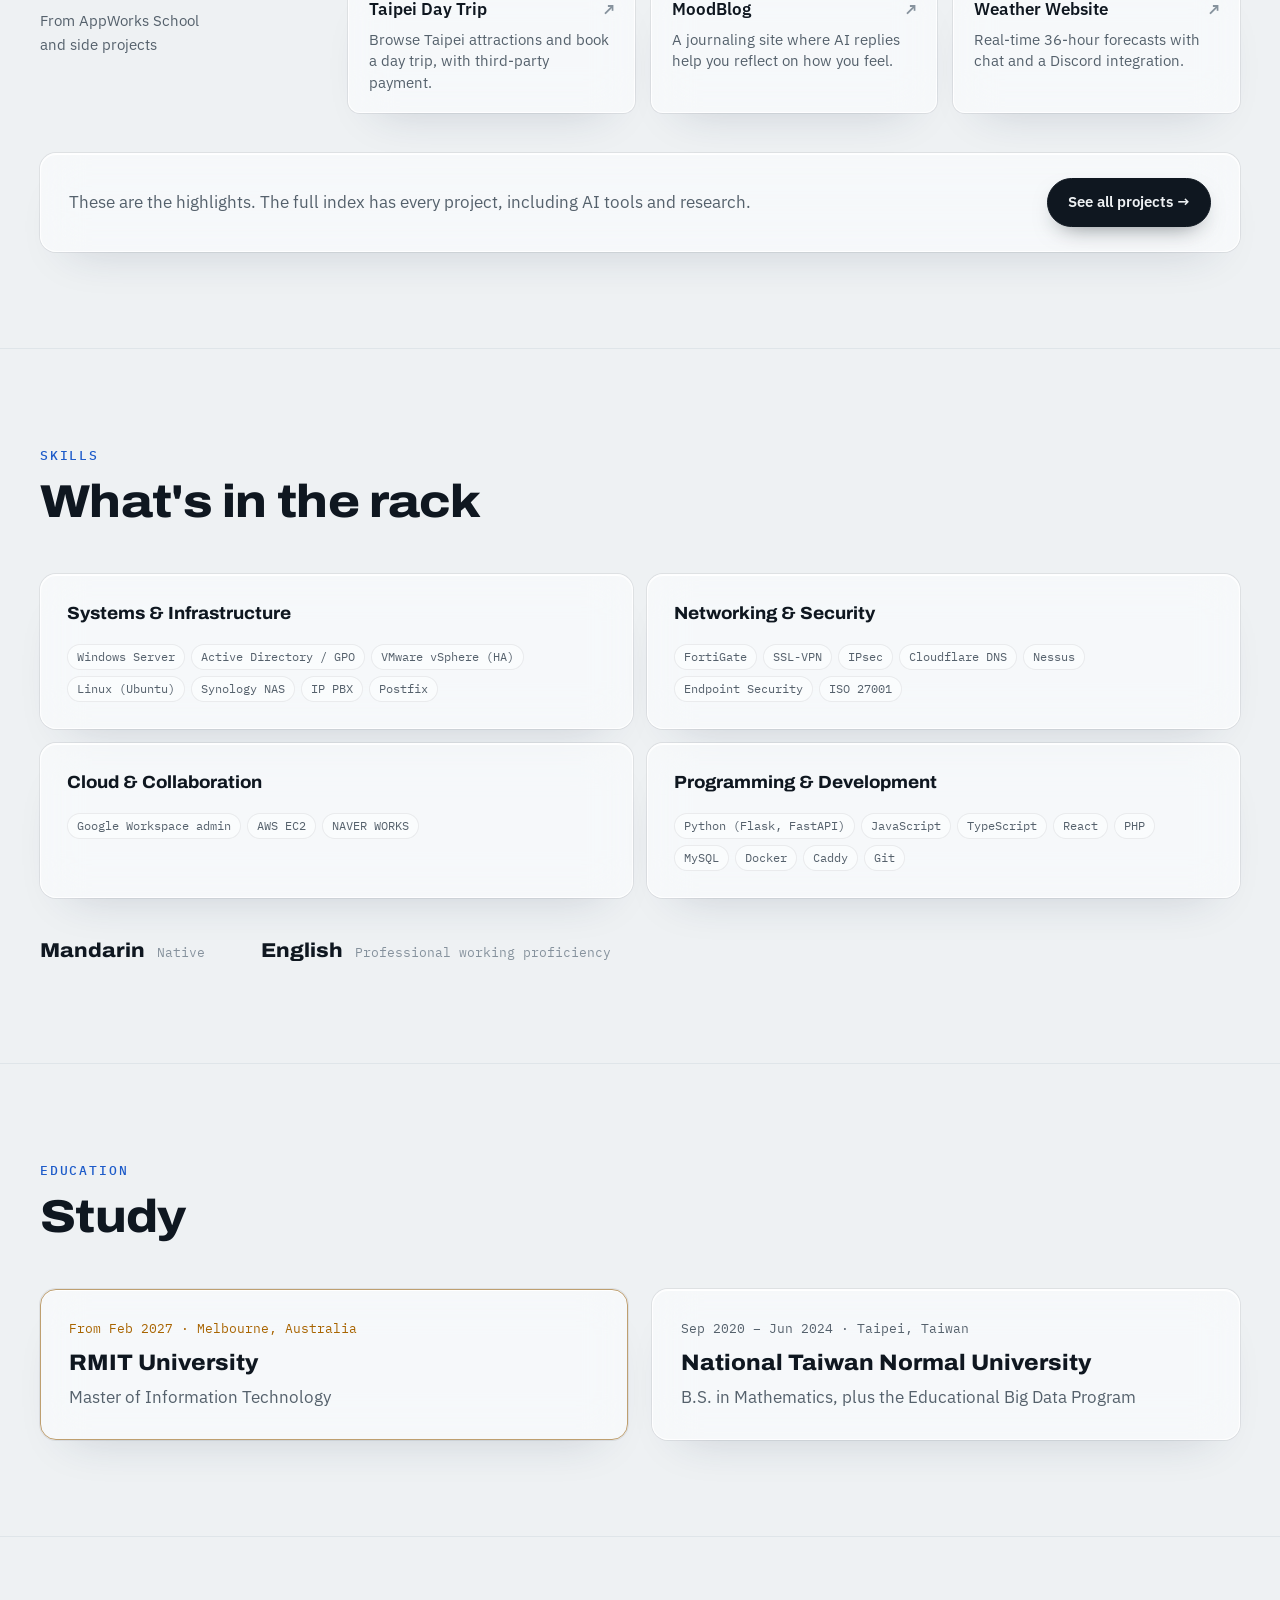
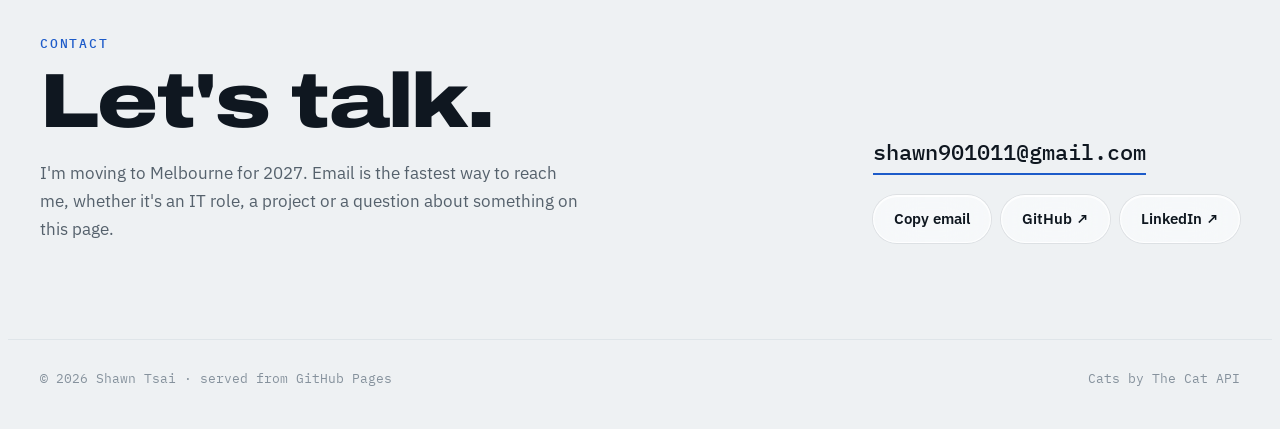
==== commit f9d499ee: "Feature Jiuyou and Five-Minute Morning on the home page A new "Also live" row under the work project" ====
--- a/index.html
+++ b/index.html
@@ -12,7 +12,7 @@
 <link rel="preconnect" href="https://fonts.googleapis.com">
 <link rel="preconnect" href="https://fonts.gstatic.com" crossorigin>
 <link rel="stylesheet" href="https://fonts.googleapis.com/css2?family=Archivo:wdth,wght@62..125,400..900&family=IBM+Plex+Mono:wght@400;500;600&family=IBM+Plex+Sans:ital,wght@0,400;0,500;0,600;1,400&display=swap">
-<link rel="stylesheet" href="https://fonts.googleapis.com/css2?family=Noto+Sans+TC:wght@500;700&text=%E8%94%A1%E5%B0%9A%E5%B3%B0%E7%AA%81%E9%9B%85&display=swap">
+<link rel="stylesheet" href="https://fonts.googleapis.com/css2?family=Noto+Sans+TC:wght@500;700&text=%E8%94%A1%E5%B0%9A%E5%B3%B0%E7%AA%81%E9%9B%85%E6%8F%AA%E5%8F%8B%E6%97%A9%E4%B8%8A%E4%BA%94%E5%88%86%E9%90%98&display=swap">
 <style>
 /* Layout: desktop-first 12-column page, 1200px wide. Hero pairs the name with the office cat cam;
    every section opens with the same head, then uses the full width (table-like rows, 3-up cards, 2x2 rack). */
@@ -264,6 +264,15 @@
 .proj li::before { content: "→"; position: absolute; left: 0; top: .05em; color: var(--cable); font-family: var(--f-mono); font-size: 13px; }
 .proj .tags { margin-top: auto; padding-top: 22px; }
 
+.side-head { margin-top: 56px; margin-bottom: 20px; }
+.side-head h3 { font-family: var(--f-display); font-stretch: 105%; font-weight: 750; font-size: 1.1rem; }
+.side-head h3 small { display: block; margin-top: 4px; font-family: var(--f-body); font-weight: 400; font-size: 15px; color: var(--muted); }
+.projects.side { grid-template-columns: repeat(2, minmax(0, 1fr)); }
+@media (max-width: 1080px) { .projects.side { grid-template-columns: minmax(0, 1fr); } }
+.projects.side .live { align-self: flex-start; margin-bottom: 14px; }
+.proj h3 .tc { font-family: var(--f-tc); font-weight: 700; font-size: .8em; color: var(--muted); margin-left: .25em; letter-spacing: .04em; }
+.proj .go-sm { align-self: flex-start; margin-top: 18px; }
+.projects.side .tags { margin-top: 0; padding-top: 22px; }
 .earlier { margin-top: 56px; display: grid; grid-template-columns: repeat(12, minmax(0, 1fr)); gap: 32px; }
 .earlier h3 { grid-column: 1 / span 3; font-family: var(--f-display); font-stretch: 105%; font-weight: 750; font-size: 1.1rem; }
 .earlier h3 small { display: block; margin-top: 4px; font-family: var(--f-body); font-weight: 400; font-size: 15px; color: var(--muted); }
@@ -468,7 +477,7 @@
     <div class="wrap">
       <div class="sec-head">
         <div class="t"><span class="eyebrow">Projects</span><h2>Things I've built</h2></div>
-        <p class="note">An IELTS learning site I'm building now, and tools that started as real problems at work.</p>
+        <p class="note">Things I've shipped on my own, and tools that started as real problems at work.</p>
       </div>
       <article class="feature">
         <div class="feature-text">
@@ -531,6 +540,38 @@
         </article>
       </div>
 
+      <div class="side-head">
+        <h3>Also live<small>Side projects anyone can open today</small></h3>
+      </div>
+      <div class="projects side">
+        <article class="proj">
+          <div class="fig"><div><b>3</b><span>platforms</span></div><div><b>24h</b><span>to say hi</span></div></div>
+          <span class="live"><span class="pulse" aria-hidden="true"></span>Live</span>
+          <h3>Jiuyou <span class="tc" lang="zh-Hant">揪友</span></h3>
+          <p class="why">A swipe-to-match app for meeting new friends in Taiwan to hike, eat or play board games with.</p>
+          <ul>
+            <li>Friend mode and dating mode, each with its own matches. A match expires if nobody says hi within 24 hours.</li>
+            <li>One Expo codebase for iOS, Android and the web, with live chat on Supabase Realtime.</li>
+            <li>Cloudflare Turnstile keeps bots from flooding sign-up codes.</li>
+          </ul>
+          <div class="tags"><span class="tag">Expo</span><span class="tag">React Native</span><span class="tag">Supabase</span><span class="tag">Cloudflare Pages</span></div>
+          <a class="btn go-sm" href="https://jiuyou-tw.pages.dev" target="_blank" rel="noopener">Open Jiuyou ↗</a>
+        </article>
+        <article class="proj">
+          <div class="fig"><div><b>13</b><span>podcast feeds</span></div><div><b>08:45</b><span>daily send</span></div></div>
+          <span class="live"><span class="pulse" aria-hidden="true"></span>Live</span>
+          <h3>Five-Minute Morning <span class="tc" lang="zh-Hant">早上五分鐘</span></h3>
+          <p class="why">A daily email of a dozen market and tech picks, each in two or three sentences. Readers choose which sections they get.</p>
+          <ul>
+            <li>GitHub Actions collect podcast episodes and official data overnight; a scheduled AI agent picks the stories and writes the summaries.</li>
+            <li>A check script blocks the issue if a section, link or source record is wrong.</li>
+            <li>Subscribers sign up and pick sections on the site; Apps Script sends each person their own version.</li>
+          </ul>
+          <div class="tags"><span class="tag">GitHub Actions</span><span class="tag">AI agent</span><span class="tag">Google Apps Script</span><span class="tag">Cloudflare Pages</span></div>
+          <a class="btn go-sm" href="https://fiveminute-5hu.pages.dev" target="_blank" rel="noopener">Subscribe ↗</a>
+        </article>
+      </div>
+
       <div class="earlier">
         <h3>Earlier web projects<small>From AppWorks School and side projects</small></h3>
         <ul>
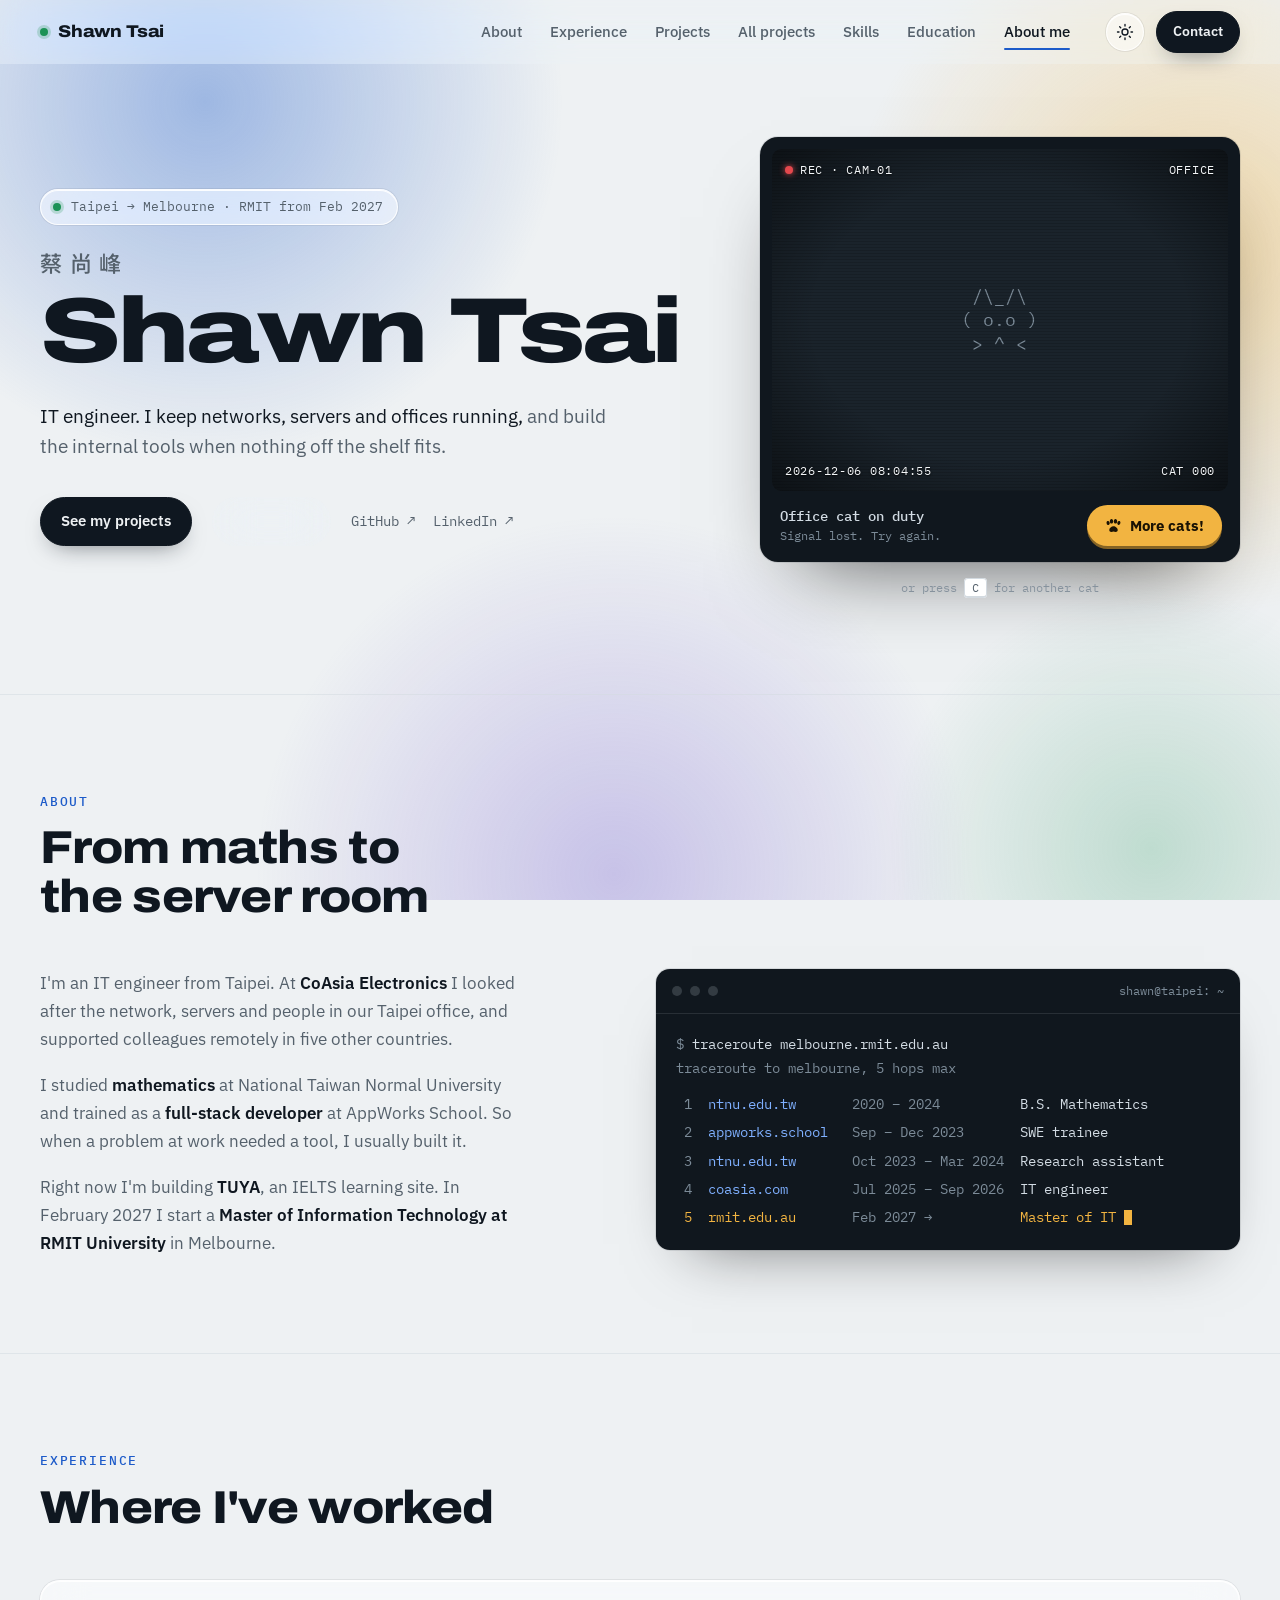
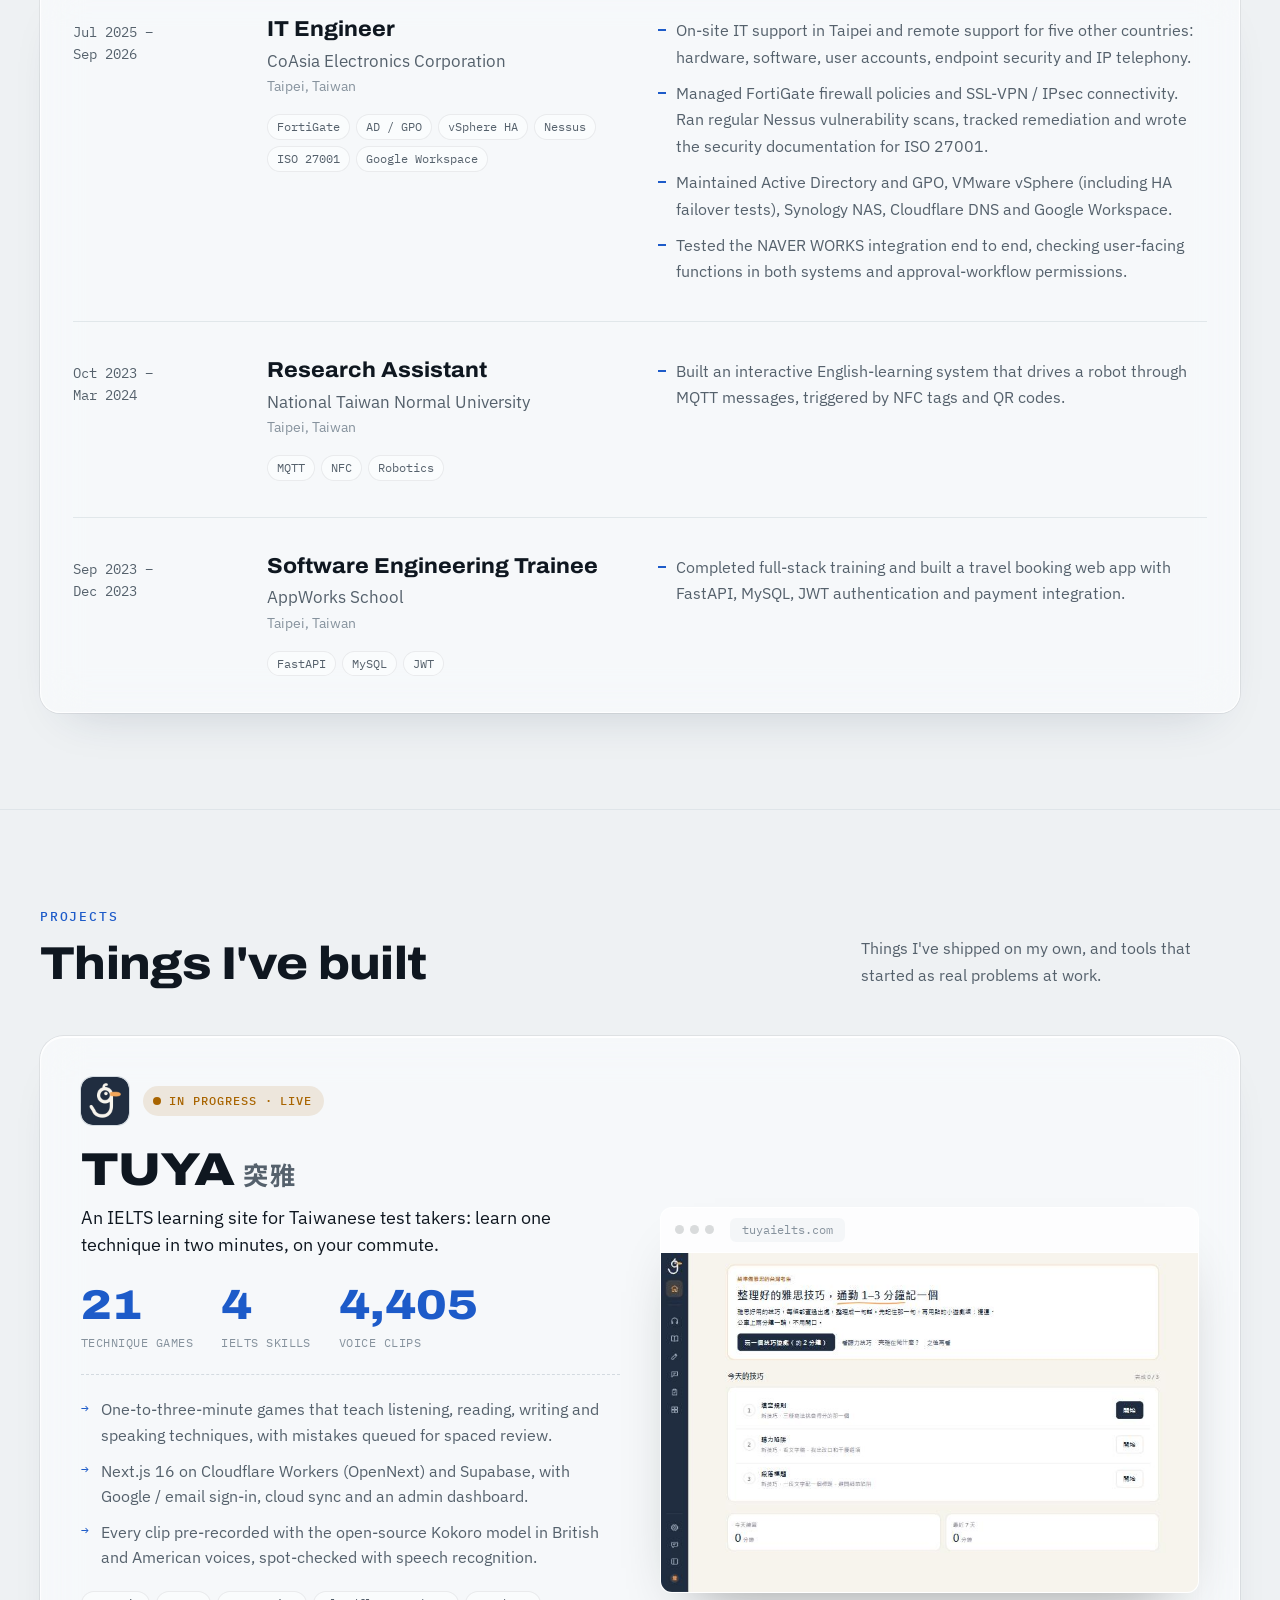
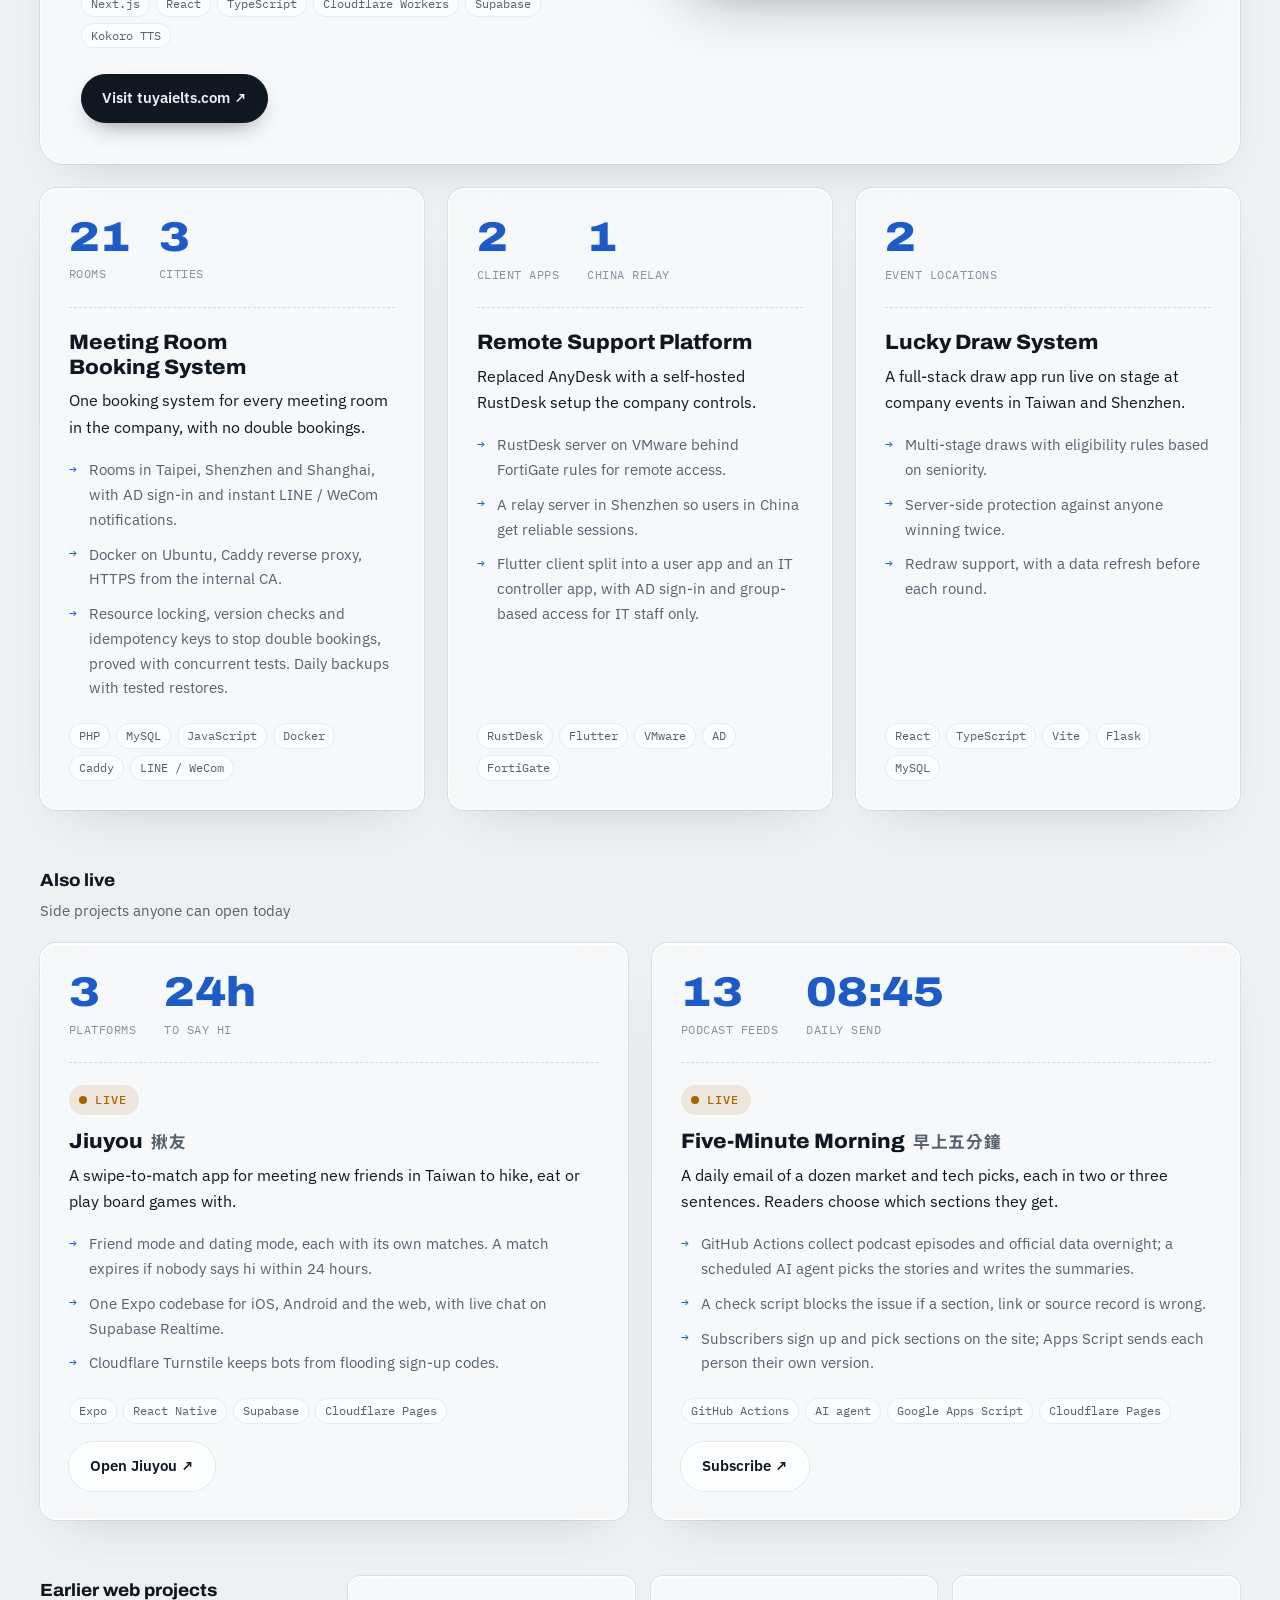
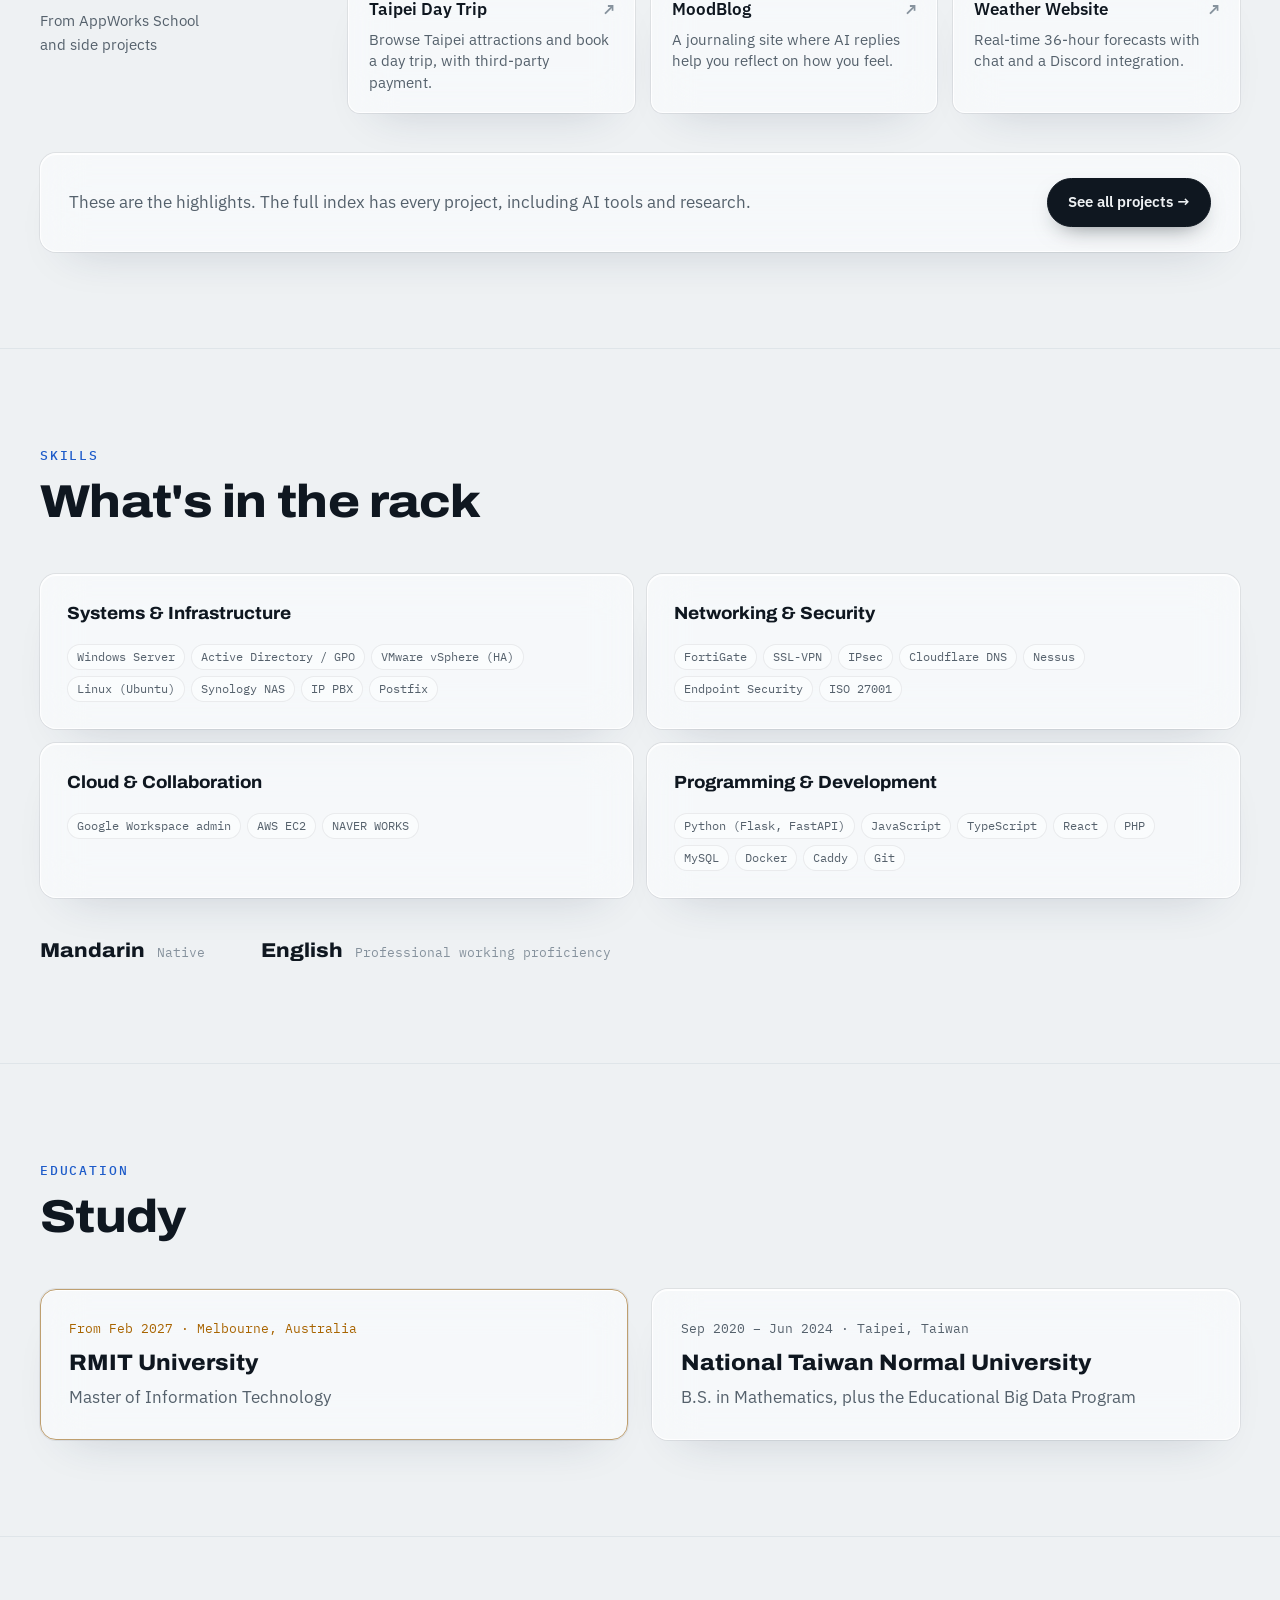
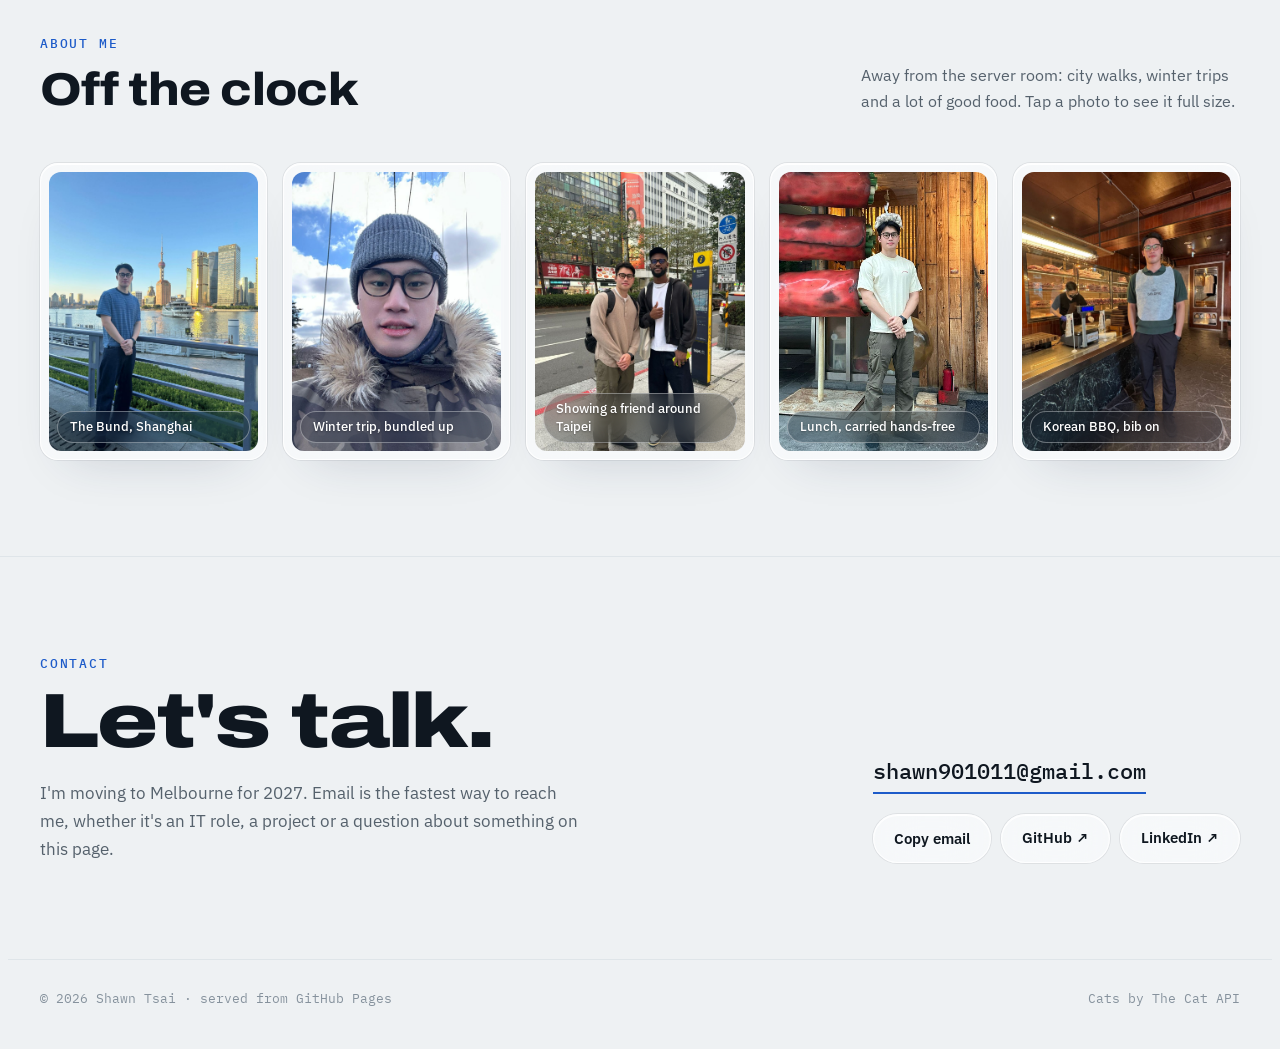
==== commit c512d550: "Add an About me section with a photo strip and glass lightbox - Five photos in images/me, resized to" ====
--- a/index.html
+++ b/index.html
@@ -288,6 +288,37 @@
 .all-projects { margin-top: 40px; display: flex; flex-wrap: wrap; align-items: center; justify-content: space-between; gap: 16px 32px; padding: 24px 28px; border-radius: 16px; border: 1px dashed var(--line); }
 .all-projects p { color: var(--muted); }
 
+/* about me: photo strip, then a lightbox */
+.gallery { display: grid; grid-template-columns: repeat(5, minmax(0, 1fr)); gap: 16px; }
+.gallery li { min-width: 0; }
+.shot { position: relative; display: block; width: 100%; padding: 8px; border-radius: 18px; cursor: zoom-in; font: inherit; color: inherit; text-align: left; transition: transform .25s cubic-bezier(.2,.8,.2,1), box-shadow .25s; }
+.shot img { display: block; width: 100%; height: auto; aspect-ratio: 3 / 4; object-fit: cover; border-radius: 12px; }
+.shot .cap { position: absolute; left: 16px; right: 16px; bottom: 16px; padding: 6px 12px; border-radius: 999px; font-size: 13px; font-weight: 500; line-height: 1.35; color: #fff; text-shadow: 0 1px 2px rgba(0,0,0,.35);
+  background: rgba(20, 28, 36, .28); border: 1px solid rgba(255,255,255,.35); -webkit-backdrop-filter: blur(14px) saturate(160%); backdrop-filter: blur(14px) saturate(160%); }
+.shot:hover { transform: translateY(-4px) rotate(-.4deg); }
+.gallery li:nth-child(even) .shot:hover { transform: translateY(-4px) rotate(.4deg); }
+.shot:focus-visible { outline: 2px solid var(--cable); outline-offset: 3px; }
+@media (max-width: 1080px) {
+  .gallery { grid-template-columns: none; grid-auto-flow: column; grid-auto-columns: minmax(230px, 46%); overflow-x: auto; scroll-snap-type: x mandatory; padding-bottom: 12px; scrollbar-width: thin; }
+  .gallery li { scroll-snap-align: start; }
+}
+@media (max-width: 560px) { .gallery { grid-auto-columns: 78%; } }
+
+.lightbox { width: fit-content; max-width: min(92vw, 900px); max-height: 92vh; padding: 14px; border: 1px solid rgba(255,255,255,.25); border-radius: 22px; color: #fff; overflow: visible;
+  background: rgba(16, 23, 30, .55); -webkit-backdrop-filter: blur(24px) saturate(160%); backdrop-filter: blur(24px) saturate(160%); box-shadow: 0 40px 80px -30px rgba(0,0,0,.7); }
+.lightbox::backdrop { background: rgba(8, 12, 16, .55); -webkit-backdrop-filter: blur(6px); backdrop-filter: blur(6px); }
+.lightbox figure { margin: 0; }
+.lightbox img { display: block; width: auto; max-width: 100%; max-height: calc(92vh - 90px); object-fit: contain; border-radius: 12px; }
+.lightbox figcaption { margin-top: 12px; text-align: center; font-size: 15px; color: rgba(255,255,255,.9); }
+.lb-btn { position: absolute; display: grid; place-items: center; width: 44px; height: 44px; border-radius: 50%; border: 1px solid rgba(255,255,255,.3); cursor: pointer; font-size: 22px; line-height: 1; color: #fff;
+  background: rgba(255,255,255,.14); -webkit-backdrop-filter: blur(12px); backdrop-filter: blur(12px); }
+.lb-btn:hover { background: rgba(255,255,255,.26); }
+.lb-close { top: -14px; right: -14px; font-size: 16px; }
+.lb-prev { left: -22px; top: 50%; transform: translateY(-50%); }
+.lb-next { right: -22px; top: 50%; transform: translateY(-50%); }
+@media (max-width: 700px) { .lb-prev { left: 8px; } .lb-next { right: 8px; } .lb-close { top: 8px; right: 8px; } }
+@media (prefers-reduced-motion: reduce) { .shot, .shot:hover, .gallery li:nth-child(even) .shot:hover { transform: none; transition: none; } }
+
 /* skills: 2x2 rack */
 .rack { display: grid; grid-template-columns: repeat(2, minmax(0, 1fr)); gap: 1px; background: var(--line); border: 1px solid var(--line); border-radius: 16px; overflow: hidden; }
 @media (max-width: 900px) { .rack { grid-template-columns: minmax(0, 1fr); } }
@@ -330,7 +361,7 @@
   .pulse { animation: none; }
 }
 </style>
-<link rel="stylesheet" href="css/glass.css?v=11">
+<link rel="stylesheet" href="css/glass.css?v=12">
 </head>
 <body>
 <div class="aurora" aria-hidden="true"><span></span><span></span><span></span><span></span></div>
@@ -344,6 +375,7 @@
       <a href="projects.html">All projects</a>
       <a href="#skills" data-for="skills">Skills</a>
       <a href="#education" data-for="education">Education</a>
+      <a href="#me" data-for="me">About me</a>
     </nav>
     <button class="icon-btn" id="theme-btn" type="button" aria-label="Switch theme" aria-pressed="false"><svg class="sun" viewBox="0 0 24 24" aria-hidden="true"><circle cx="12" cy="12" r="4"/><path d="M12 2v2M12 20v2M4.9 4.9l1.4 1.4M17.7 17.7l1.4 1.4M2 12h2M20 12h2M4.9 19.1l1.4-1.4M17.7 6.3l1.4-1.4"/></svg><svg class="moon" viewBox="0 0 24 24" aria-hidden="true"><path d="M20 14.5A8 8 0 0 1 9.5 4a8 8 0 1 0 10.5 10.5z"/></svg></button>
     <button class="icon-btn" id="menu-btn" type="button" aria-label="Menu" aria-expanded="false"><svg class="bars" viewBox="0 0 24 24" aria-hidden="true"><path d="M4 7h16M4 12h16M4 17h16"/></svg><svg class="x" viewBox="0 0 24 24" aria-hidden="true"><path d="M6 6l12 12M18 6L6 18"/></svg></button>
@@ -626,6 +658,32 @@
     </div>
   </section>
 
+  <section class="block" id="me">
+    <div class="wrap">
+      <div class="sec-head">
+        <div class="t"><span class="eyebrow">About me</span><h2>Off the clock</h2></div>
+        <p class="note">Away from the server room: city walks, winter trips and a lot of good food. Tap a photo to see it full size.</p>
+      </div>
+      <ul class="gallery">
+          <li><button class="shot" type="button" aria-label="Open photo: The Bund, Shanghai"><img src="images/me/shanghai.jpg" alt="Standing by the river on the Bund in Shanghai at sunset, with the Oriental Pearl Tower behind" width="1000" height="1333" loading="lazy" style="object-position:35% 50%"><span class="cap">The Bund, Shanghai</span></button></li>
+          <li><button class="shot" type="button" aria-label="Open photo: Winter trip, bundled up"><img src="images/me/winter.jpg" alt="A close-up selfie in a beanie and a fur-hooded parka under a blue winter sky" width="1000" height="1333" loading="lazy" style="object-position:50% 40%"><span class="cap">Winter trip, bundled up</span></button></li>
+          <li><button class="shot" type="button" aria-label="Open photo: Showing a friend around Taipei"><img src="images/me/taipei.jpg" alt="Standing with a friend on a Taipei street next to a tourist information sign" width="1000" height="1333" loading="lazy" style="object-position:45% 50%"><span class="cap">Showing a friend around Taipei</span></button></li>
+          <li><button class="shot" type="button" aria-label="Open photo: Lunch, carried hands-free"><img src="images/me/snack.jpg" alt="Posing outside a restaurant with a bag of snacks balanced on my head" width="1000" height="1333" loading="lazy" style="object-position:50% 50%"><span class="cap">Lunch, carried hands-free</span></button></li>
+          <li><button class="shot" type="button" aria-label="Open photo: Korean BBQ, bib on"><img src="images/me/goldpig.jpg" alt="Wearing a paper bib inside Gold Pig, a Korean barbecue restaurant" width="1000" height="1333" loading="lazy" style="object-position:62% 50%"><span class="cap">Korean BBQ, bib on</span></button></li>
+      </ul>
+    </div>
+  </section>
+
+  <dialog class="lightbox" id="lightbox" aria-label="Photo viewer">
+    <figure>
+      <img id="lb-img" alt="">
+      <figcaption id="lb-cap"></figcaption>
+    </figure>
+    <button class="lb-btn lb-prev" type="button" aria-label="Previous photo">&lsaquo;</button>
+    <button class="lb-btn lb-next" type="button" aria-label="Next photo">&rsaquo;</button>
+    <button class="lb-btn lb-close" type="button" aria-label="Close">&#x2715;</button>
+  </dialog>
+
   <section class="block contact" id="contact">
     <div class="wrap contact-grid">
       <div>
@@ -683,6 +741,31 @@
   document.querySelectorAll('main > section[id]').forEach(function (s) { io.observe(s); });
 })();
 
+/* About me: lightbox for the photo strip */
+(function () {
+  var box = document.getElementById('lightbox');
+  if (!box || typeof box.showModal !== 'function') return;
+  var shots = Array.prototype.slice.call(document.querySelectorAll('.gallery .shot'));
+  var img = document.getElementById('lb-img'), cap = document.getElementById('lb-cap');
+  var at = 0;
+  function show(i) {
+    at = (i + shots.length) % shots.length;
+    var src = shots[at].querySelector('img');
+    img.src = src.getAttribute('src'); img.alt = src.alt;
+    cap.textContent = shots[at].querySelector('.cap').textContent;
+  }
+  shots.forEach(function (b, i) { b.addEventListener('click', function () { show(i); box.showModal(); }); });
+  box.querySelector('.lb-prev').addEventListener('click', function () { show(at - 1); });
+  box.querySelector('.lb-next').addEventListener('click', function () { show(at + 1); });
+  box.querySelector('.lb-close').addEventListener('click', function () { box.close(); });
+  box.addEventListener('click', function (e) { if (e.target === box) box.close(); });
+  box.addEventListener('keydown', function (e) {
+    if (e.key === 'ArrowLeft') show(at - 1);
+    if (e.key === 'ArrowRight') show(at + 1);
+  });
+  box.addEventListener('close', function () { if (shots[at]) shots[at].focus(); });
+})();
+
 /* CAM-01: random cats from The Cat API, with a burst of static between channels */
 (function () {
   var API = 'https://api.thecatapi.com/v1/images/search';
@@ -761,6 +844,6 @@
   nextCat();
 })();
 </script>
-<script src="js/site.js?v=11"></script>
+<script src="js/site.js?v=12"></script>
 </body>
 </html>
--- a/css/glass.css
+++ b/css/glass.css
@@ -57,7 +57,7 @@
 
 /* ---------- the glass surface ---------- */
 .feature, .proj, .unit, .school, .earlier a, .all-projects, .jobs, .status, .btn:not(.solid),
-.card, .chipbar, .practice li, .stats > div {
+.card, .chipbar, .practice li, .stats > div, .shot {
   background: var(--glass-bg);
   border: 1px solid var(--glass-rim);
   -webkit-backdrop-filter: var(--glass-blur);
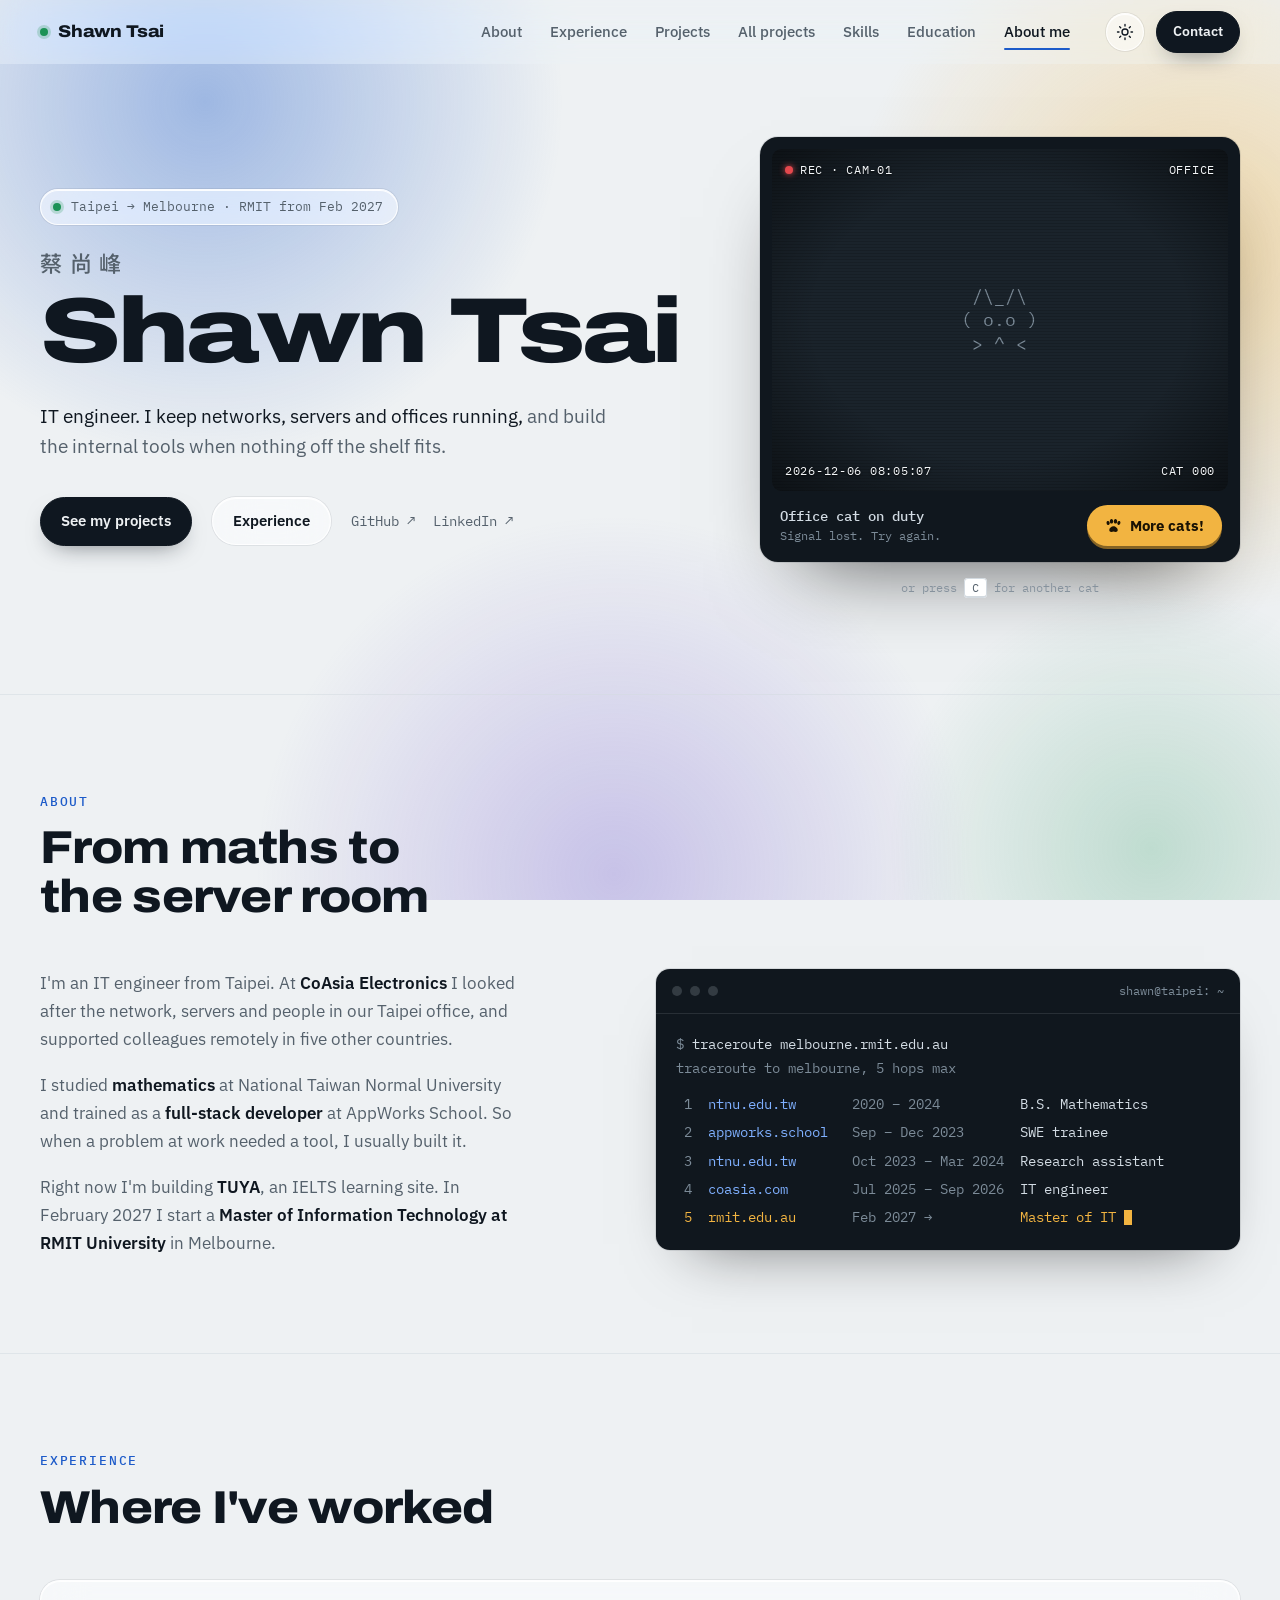
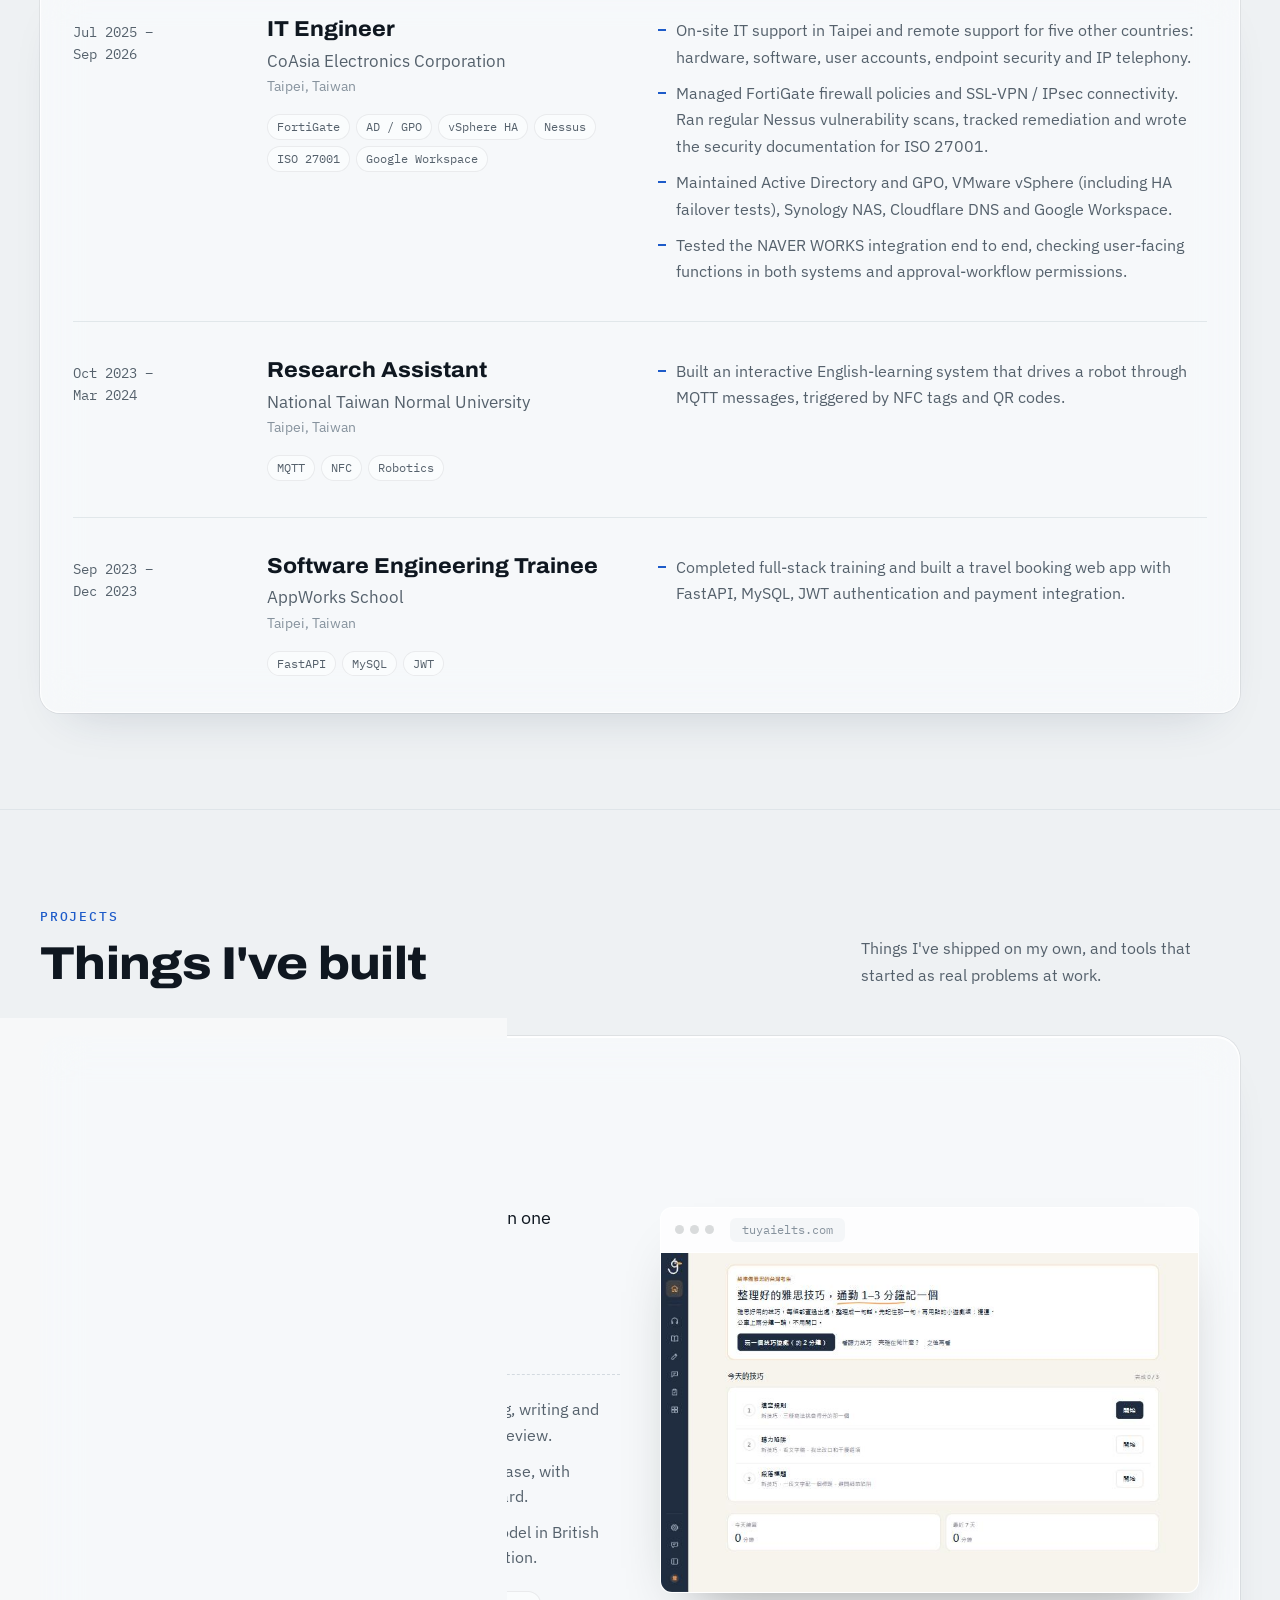
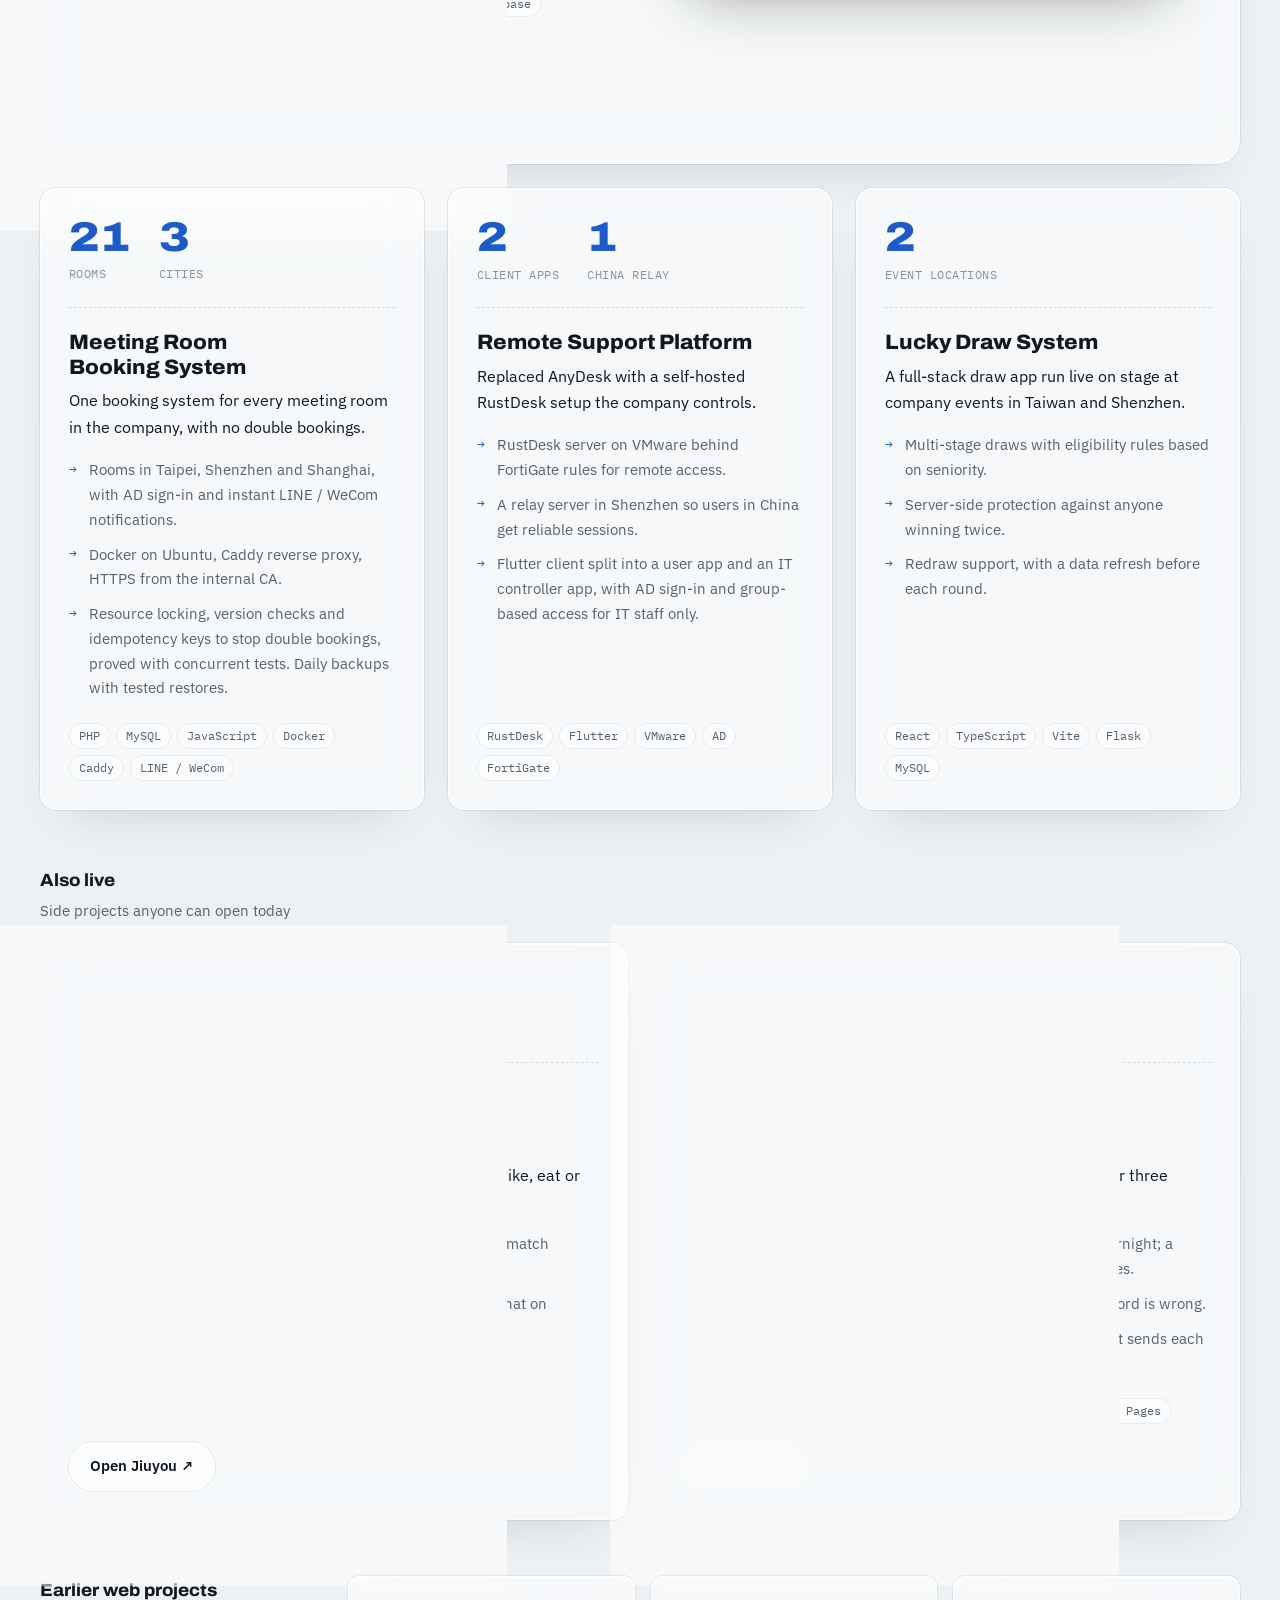
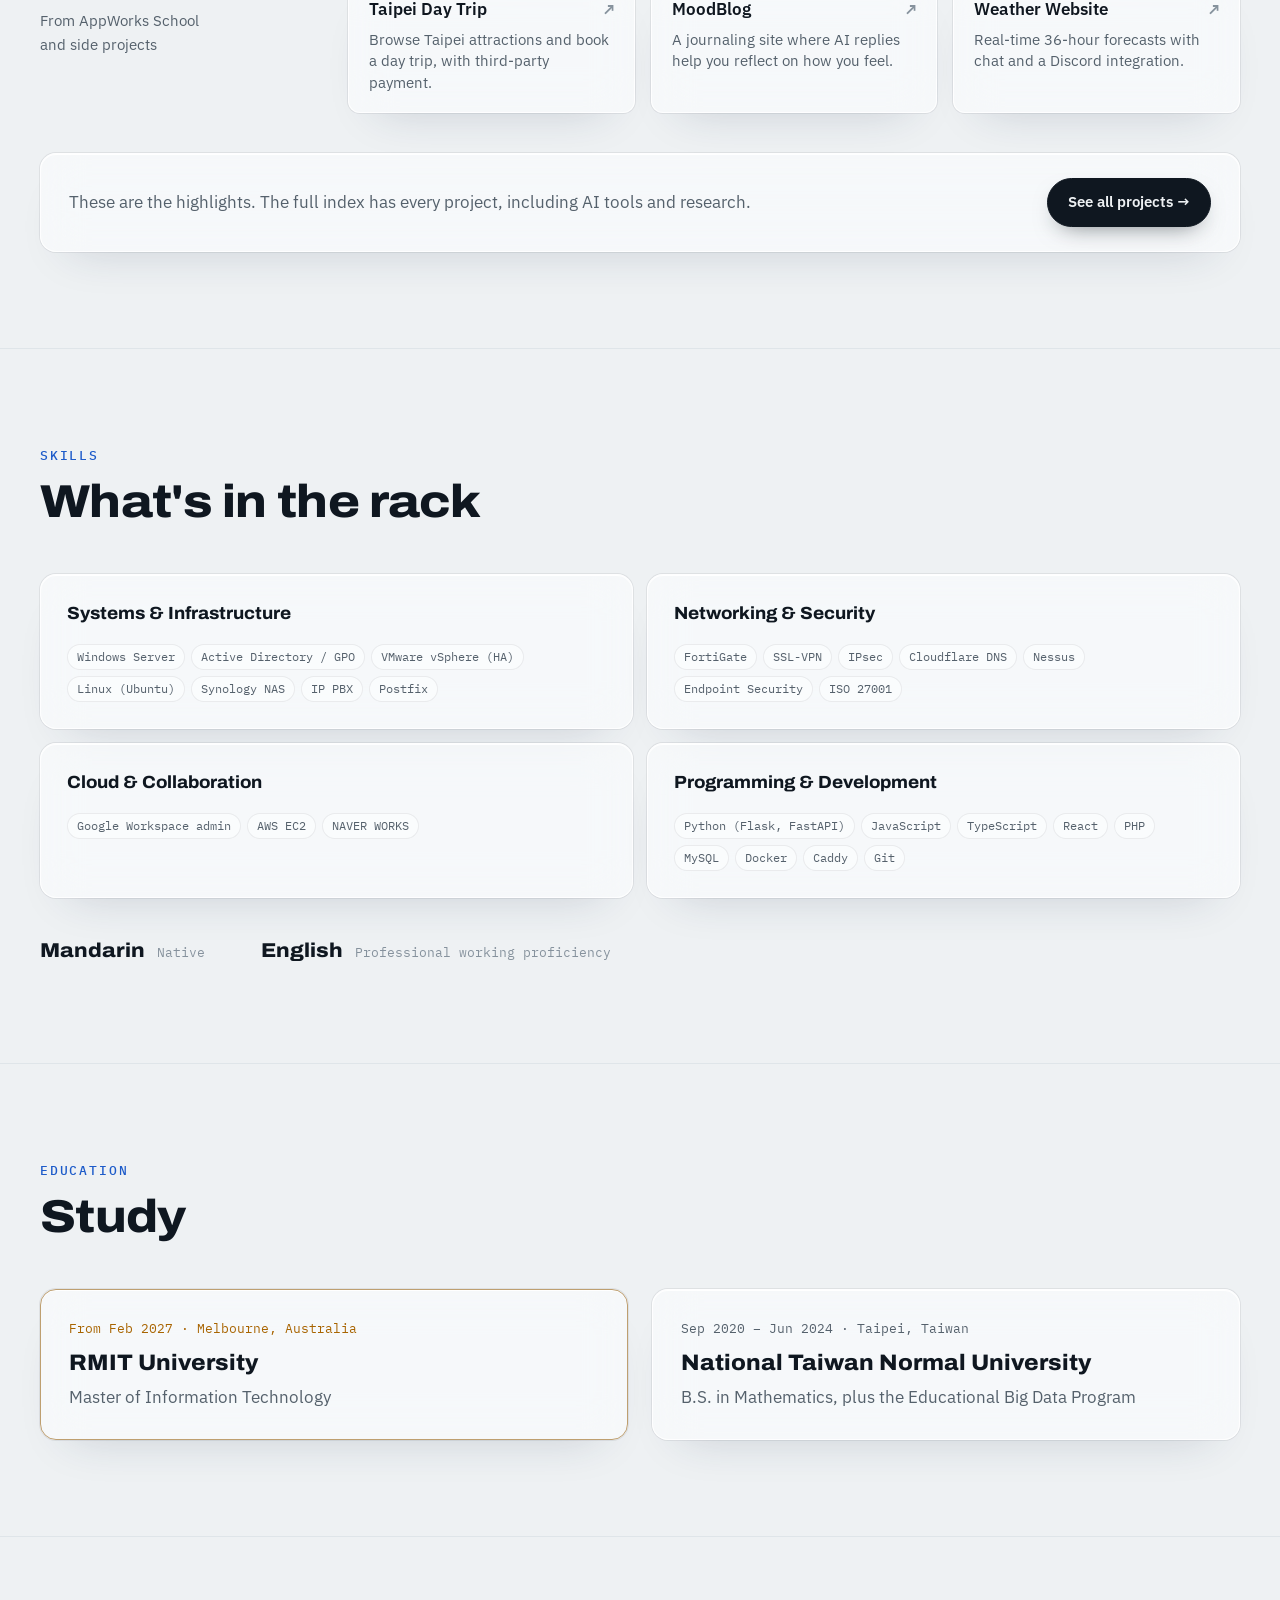
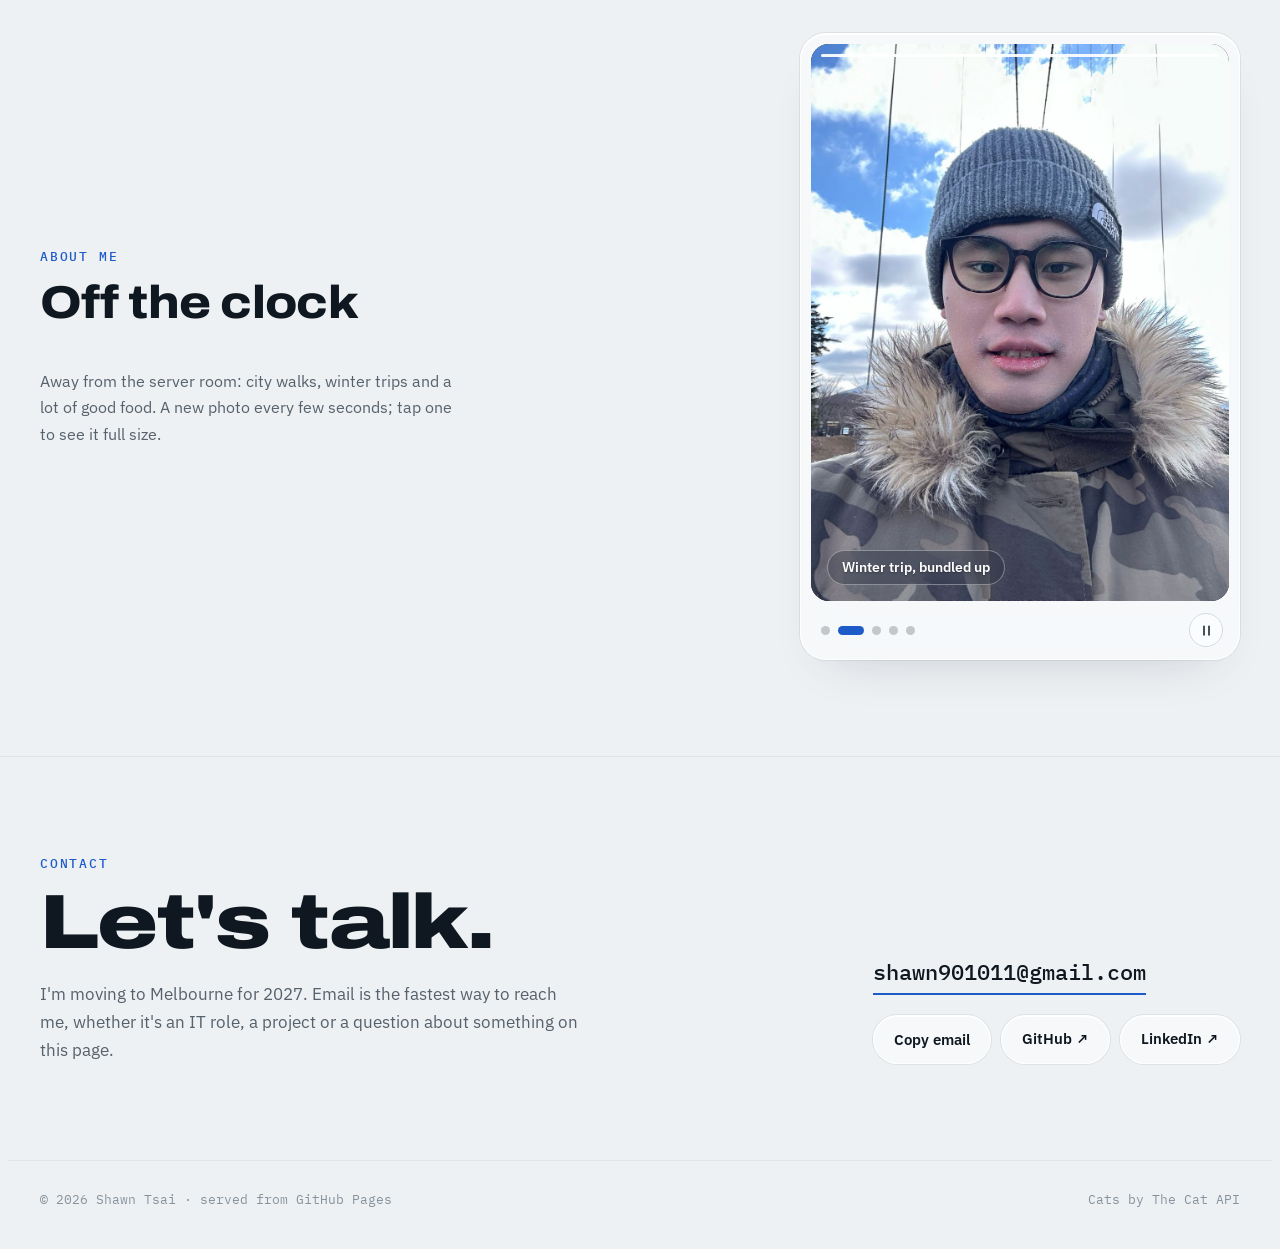
==== commit d2d1f79a: "About me: one photo at a time, cross-fading every 5 seconds - Replace the five-photo strip with a si" ====
--- a/index.html
+++ b/index.html
@@ -288,21 +288,43 @@
 .all-projects { margin-top: 40px; display: flex; flex-wrap: wrap; align-items: center; justify-content: space-between; gap: 16px 32px; padding: 24px 28px; border-radius: 16px; border: 1px dashed var(--line); }
 .all-projects p { color: var(--muted); }
 
-/* about me: photo strip, then a lightbox */
-.gallery { display: grid; grid-template-columns: repeat(5, minmax(0, 1fr)); gap: 16px; }
-.gallery li { min-width: 0; }
-.shot { position: relative; display: block; width: 100%; padding: 8px; border-radius: 18px; cursor: zoom-in; font: inherit; color: inherit; text-align: left; transition: transform .25s cubic-bezier(.2,.8,.2,1), box-shadow .25s; }
-.shot img { display: block; width: 100%; height: auto; aspect-ratio: 3 / 4; object-fit: cover; border-radius: 12px; }
-.shot .cap { position: absolute; left: 16px; right: 16px; bottom: 16px; padding: 6px 12px; border-radius: 999px; font-size: 13px; font-weight: 500; line-height: 1.35; color: #fff; text-shadow: 0 1px 2px rgba(0,0,0,.35);
+/* about me: one photo at a time, cross-fading on a timer, inside a glass frame */
+#me > .wrap { display: grid; grid-template-columns: minmax(0, 1fr) minmax(0, 440px); gap: 32px 64px; align-items: center; }
+#me .sec-head { grid-template-columns: minmax(0, 1fr); margin-bottom: 0; }
+#me .sec-head .t, #me .sec-head .note { grid-column: 1; }
+#me .sec-head .note { max-width: 26em; margin-top: 8px; }
+#me .slideshow { width: 100%; }
+@media (max-width: 900px) { #me > .wrap { grid-template-columns: minmax(0, 1fr); } #me .slideshow { max-width: 460px; margin: 0; } }
+.slideshow { position: relative; width: min(100%, 520px); margin: 0 auto; padding: 10px; border-radius: 26px; }
+.ss-stage { position: relative; display: block; width: 100%; aspect-ratio: 3 / 4; padding: 0; border: 0; border-radius: 18px; overflow: hidden; cursor: zoom-in; background: #1A232B; }
+.slide { position: absolute; inset: 0; margin: 0; opacity: 0; transition: opacity 1.1s ease; }
+.slide.is-on { opacity: 1; }
+.slide img { width: 100%; height: 100%; object-fit: cover; transform: scale(1.06); transition: transform 7s ease-out; }
+.slide.is-on img { transform: scale(1); }
+.ss-cap { position: absolute; left: 26px; bottom: 74px; max-width: calc(100% - 52px); padding: 7px 14px; border-radius: 999px; font-size: 14px; font-weight: 600; line-height: 1.35; color: #fff; text-shadow: 0 1px 2px rgba(0,0,0,.35); pointer-events: none;
   background: rgba(20, 28, 36, .28); border: 1px solid rgba(255,255,255,.35); -webkit-backdrop-filter: blur(14px) saturate(160%); backdrop-filter: blur(14px) saturate(160%); }
-.shot:hover { transform: translateY(-4px) rotate(-.4deg); }
-.gallery li:nth-child(even) .shot:hover { transform: translateY(-4px) rotate(.4deg); }
-.shot:focus-visible { outline: 2px solid var(--cable); outline-offset: 3px; }
-@media (max-width: 1080px) {
-  .gallery { grid-template-columns: none; grid-auto-flow: column; grid-auto-columns: minmax(230px, 46%); overflow-x: auto; scroll-snap-type: x mandatory; padding-bottom: 12px; scrollbar-width: thin; }
-  .gallery li { scroll-snap-align: start; }
-}
-@media (max-width: 560px) { .gallery { grid-auto-columns: 78%; } }
+.ss-arrow { position: absolute; top: calc(50% - 30px); display: grid; place-items: center; width: 44px; height: 44px; border-radius: 50%; cursor: pointer; font-size: 24px; line-height: 1; color: #fff; opacity: 0; transition: opacity .2s, background .2s;
+  border: 1px solid rgba(255,255,255,.35); background: rgba(20, 28, 36, .22); -webkit-backdrop-filter: blur(12px); backdrop-filter: blur(12px); }
+.ss-prev { left: 22px; }
+.ss-next { right: 22px; }
+.slideshow:hover .ss-arrow, .ss-arrow:focus-visible { opacity: 1; }
+.ss-arrow:hover { background: rgba(20, 28, 36, .4); }
+@media (hover: none) { .ss-arrow { opacity: 1; } }
+.ss-bar { display: flex; align-items: center; justify-content: space-between; gap: 12px; padding: 12px 6px 2px 10px; }
+.ss-dots { display: flex; gap: 8px; }
+.dot { width: 9px; height: 9px; padding: 0; border: 0; border-radius: 999px; cursor: pointer; background: color-mix(in srgb, var(--ink) 22%, transparent); transition: width .3s, background .3s; }
+.dot.is-on { width: 26px; background: var(--cable); }
+.ss-pause { display: grid; place-items: center; width: 34px; height: 34px; padding: 0; border-radius: 50%; cursor: pointer; color: var(--ink); border: 1px solid var(--line); background: color-mix(in srgb, var(--panel) 50%, transparent); }
+.ss-pause svg { width: 15px; height: 15px; fill: none; stroke: currentColor; stroke-width: 2.4; stroke-linecap: round; stroke-linejoin: round; }
+.ss-pause .i-play { display: none; fill: currentColor; stroke-width: 1.5; }
+.ss-pause[aria-pressed="true"] .i-pause { display: none; }
+.ss-pause[aria-pressed="true"] .i-play { display: block; }
+.ss-progress { position: absolute; left: 20px; right: 20px; top: 20px; height: 3px; border-radius: 3px; overflow: hidden; background: rgba(255,255,255,.25); pointer-events: none; }
+.ss-progress i { display: block; height: 100%; width: 100%; transform-origin: left; transform: scaleX(0); background: rgba(255,255,255,.9); }
+.ss-progress i.run { animation: ss-fill var(--ss-ms, 5000ms) linear forwards; }
+.slideshow.paused .ss-progress i { animation-play-state: paused; }
+@keyframes ss-fill { to { transform: scaleX(1); } }
+@media (prefers-reduced-motion: reduce) { .slide, .slide img { transition: none; transform: none; } .slide.is-on img { transform: none; } }
 
 .lightbox { width: fit-content; max-width: min(92vw, 900px); max-height: 92vh; padding: 14px; border: 1px solid rgba(255,255,255,.25); border-radius: 22px; color: #fff; overflow: visible;
   background: rgba(16, 23, 30, .55); -webkit-backdrop-filter: blur(24px) saturate(160%); backdrop-filter: blur(24px) saturate(160%); box-shadow: 0 40px 80px -30px rgba(0,0,0,.7); }
@@ -317,7 +339,6 @@
 .lb-prev { left: -22px; top: 50%; transform: translateY(-50%); }
 .lb-next { right: -22px; top: 50%; transform: translateY(-50%); }
 @media (max-width: 700px) { .lb-prev { left: 8px; } .lb-next { right: 8px; } .lb-close { top: 8px; right: 8px; } }
-@media (prefers-reduced-motion: reduce) { .shot, .shot:hover, .gallery li:nth-child(even) .shot:hover { transform: none; transition: none; } }
 
 /* skills: 2x2 rack */
 .rack { display: grid; grid-template-columns: repeat(2, minmax(0, 1fr)); gap: 1px; background: var(--line); border: 1px solid var(--line); border-radius: 16px; overflow: hidden; }
@@ -361,7 +382,7 @@
   .pulse { animation: none; }
 }
 </style>
-<link rel="stylesheet" href="css/glass.css?v=12">
+<link rel="stylesheet" href="css/glass.css?v=13">
 </head>
 <body>
 <div class="aurora" aria-hidden="true"><span></span><span></span><span></span><span></span></div>
@@ -662,15 +683,25 @@
     <div class="wrap">
       <div class="sec-head">
         <div class="t"><span class="eyebrow">About me</span><h2>Off the clock</h2></div>
-        <p class="note">Away from the server room: city walks, winter trips and a lot of good food. Tap a photo to see it full size.</p>
-      </div>
-      <ul class="gallery">
-          <li><button class="shot" type="button" aria-label="Open photo: The Bund, Shanghai"><img src="images/me/shanghai.jpg" alt="Standing by the river on the Bund in Shanghai at sunset, with the Oriental Pearl Tower behind" width="1000" height="1333" loading="lazy" style="object-position:35% 50%"><span class="cap">The Bund, Shanghai</span></button></li>
-          <li><button class="shot" type="button" aria-label="Open photo: Winter trip, bundled up"><img src="images/me/winter.jpg" alt="A close-up selfie in a beanie and a fur-hooded parka under a blue winter sky" width="1000" height="1333" loading="lazy" style="object-position:50% 40%"><span class="cap">Winter trip, bundled up</span></button></li>
-          <li><button class="shot" type="button" aria-label="Open photo: Showing a friend around Taipei"><img src="images/me/taipei.jpg" alt="Standing with a friend on a Taipei street next to a tourist information sign" width="1000" height="1333" loading="lazy" style="object-position:45% 50%"><span class="cap">Showing a friend around Taipei</span></button></li>
-          <li><button class="shot" type="button" aria-label="Open photo: Lunch, carried hands-free"><img src="images/me/snack.jpg" alt="Posing outside a restaurant with a bag of snacks balanced on my head" width="1000" height="1333" loading="lazy" style="object-position:50% 50%"><span class="cap">Lunch, carried hands-free</span></button></li>
-          <li><button class="shot" type="button" aria-label="Open photo: Korean BBQ, bib on"><img src="images/me/goldpig.jpg" alt="Wearing a paper bib inside Gold Pig, a Korean barbecue restaurant" width="1000" height="1333" loading="lazy" style="object-position:62% 50%"><span class="cap">Korean BBQ, bib on</span></button></li>
-      </ul>
+        <p class="note">Away from the server room: city walks, winter trips and a lot of good food. A new photo every few seconds; tap one to see it full size.</p>
+      </div>
+      <div class="slideshow" id="slideshow" role="region" aria-roledescription="carousel" aria-label="Photos of me">
+        <button class="ss-stage" type="button" aria-label="Open this photo full size">
+          <span class="slide is-on" data-cap="The Bund, Shanghai"><img src="images/me/shanghai.jpg" alt="Standing by the river on the Bund in Shanghai at sunset, with the Oriental Pearl Tower behind" width="1000" height="1333" style="object-position:35% 50%"></span>
+          <span class="slide" data-cap="Winter trip, bundled up"><img src="images/me/winter.jpg" alt="A close-up selfie in a beanie and a fur-hooded parka under a blue winter sky" width="1000" height="1333" loading="lazy" style="object-position:50% 40%"></span>
+          <span class="slide" data-cap="Showing a friend around Taipei"><img src="images/me/taipei.jpg" alt="Standing with a friend on a Taipei street next to a tourist information sign" width="1000" height="1333" loading="lazy" style="object-position:45% 50%"></span>
+          <span class="slide" data-cap="Lunch, carried hands-free"><img src="images/me/snack.jpg" alt="Posing outside a restaurant with a bag of snacks balanced on my head" width="1000" height="1333" loading="lazy" style="object-position:50% 50%"></span>
+          <span class="slide" data-cap="Korean BBQ, bib on"><img src="images/me/goldpig.jpg" alt="Wearing a paper bib inside Gold Pig, a Korean barbecue restaurant" width="1000" height="1333" loading="lazy" style="object-position:62% 50%"></span>
+        </button>
+        <span class="ss-cap" id="ss-cap" aria-live="polite">The Bund, Shanghai</span>
+        <button class="ss-arrow ss-prev" type="button" aria-label="Previous photo">&lsaquo;</button>
+        <button class="ss-arrow ss-next" type="button" aria-label="Next photo">&rsaquo;</button>
+        <div class="ss-bar">
+          <div class="ss-dots"><button class="dot is-on" type="button" aria-label="Show photo 1" aria-current="true"></button><button class="dot" type="button" aria-label="Show photo 2"></button><button class="dot" type="button" aria-label="Show photo 3"></button><button class="dot" type="button" aria-label="Show photo 4"></button><button class="dot" type="button" aria-label="Show photo 5"></button></div>
+          <button class="ss-pause" type="button" aria-pressed="false" aria-label="Pause slideshow"><svg viewBox="0 0 24 24" aria-hidden="true"><path class="i-pause" d="M8 5v14M16 5v14"/><path class="i-play" d="M7 5l12 7-12 7z"/></svg></button>
+        </div>
+        <div class="ss-progress" aria-hidden="true"><i></i></div>
+      </div>
     </div>
   </section>
 
@@ -741,29 +772,74 @@
   document.querySelectorAll('main > section[id]').forEach(function (s) { io.observe(s); });
 })();
 
-/* About me: lightbox for the photo strip */
+/* About me: single-photo slideshow on a timer, plus a full-size viewer */
 (function () {
+  var root = document.getElementById('slideshow');
+  if (!root) return;
+  var slides = Array.prototype.slice.call(root.querySelectorAll('.slide'));
+  var dots = Array.prototype.slice.call(root.querySelectorAll('.dot'));
+  var cap = document.getElementById('ss-cap');
+  var bar = root.querySelector('.ss-progress i');
+  var pauseBtn = root.querySelector('.ss-pause');
+  var MS = 5000;
+  var reduce = window.matchMedia('(prefers-reduced-motion: reduce)').matches;
+  var at = 0, timer = null, userPaused = reduce, hover = false, viewing = false;
+  root.style.setProperty('--ss-ms', MS + 'ms');
+
+  function go(i) {
+    at = (i + slides.length) % slides.length;
+    slides.forEach(function (s, k) { s.classList.toggle('is-on', k === at); });
+    dots.forEach(function (d, k) { d.classList.toggle('is-on', k === at); if (k === at) d.setAttribute('aria-current', 'true'); else d.removeAttribute('aria-current'); });
+    cap.textContent = slides[at].getAttribute('data-cap');
+    restart();
+  }
+  function running() { return !userPaused && !hover && !viewing && !document.hidden; }
+  function restart() {
+    clearTimeout(timer);
+    bar.classList.remove('run'); void bar.offsetWidth;
+    if (!running()) { root.classList.add('paused'); return; }
+    root.classList.remove('paused');
+    bar.classList.add('run');
+    timer = setTimeout(function () { go(at + 1); }, MS);
+  }
+  function paintPause() {
+    pauseBtn.setAttribute('aria-pressed', String(userPaused));
+    pauseBtn.setAttribute('aria-label', userPaused ? 'Play slideshow' : 'Pause slideshow');
+  }
+
+  root.querySelector('.ss-prev').addEventListener('click', function () { go(at - 1); });
+  root.querySelector('.ss-next').addEventListener('click', function () { go(at + 1); });
+  dots.forEach(function (d, k) { d.addEventListener('click', function () { go(k); }); });
+  pauseBtn.addEventListener('click', function () { userPaused = !userPaused; paintPause(); restart(); });
+  root.addEventListener('mouseenter', function () { hover = true; restart(); });
+  root.addEventListener('mouseleave', function () { hover = false; restart(); });
+  document.addEventListener('visibilitychange', restart);
+
+  /* full-size viewer */
   var box = document.getElementById('lightbox');
-  if (!box || typeof box.showModal !== 'function') return;
-  var shots = Array.prototype.slice.call(document.querySelectorAll('.gallery .shot'));
-  var img = document.getElementById('lb-img'), cap = document.getElementById('lb-cap');
-  var at = 0;
-  function show(i) {
-    at = (i + shots.length) % shots.length;
-    var src = shots[at].querySelector('img');
-    img.src = src.getAttribute('src'); img.alt = src.alt;
-    cap.textContent = shots[at].querySelector('.cap').textContent;
-  }
-  shots.forEach(function (b, i) { b.addEventListener('click', function () { show(i); box.showModal(); }); });
-  box.querySelector('.lb-prev').addEventListener('click', function () { show(at - 1); });
-  box.querySelector('.lb-next').addEventListener('click', function () { show(at + 1); });
-  box.querySelector('.lb-close').addEventListener('click', function () { box.close(); });
-  box.addEventListener('click', function (e) { if (e.target === box) box.close(); });
-  box.addEventListener('keydown', function (e) {
-    if (e.key === 'ArrowLeft') show(at - 1);
-    if (e.key === 'ArrowRight') show(at + 1);
-  });
-  box.addEventListener('close', function () { if (shots[at]) shots[at].focus(); });
+  var lbImg = document.getElementById('lb-img'), lbCap = document.getElementById('lb-cap');
+  var lbAt = 0;
+  function lbShow(i) {
+    lbAt = (i + slides.length) % slides.length;
+    var im = slides[lbAt].querySelector('img');
+    lbImg.src = im.getAttribute('src'); lbImg.alt = im.alt;
+    lbCap.textContent = slides[lbAt].getAttribute('data-cap');
+  }
+  if (box && typeof box.showModal === 'function') {
+    root.querySelector('.ss-stage').addEventListener('click', function () { lbShow(at); viewing = true; restart(); box.showModal(); });
+    box.querySelector('.lb-prev').addEventListener('click', function () { lbShow(lbAt - 1); });
+    box.querySelector('.lb-next').addEventListener('click', function () { lbShow(lbAt + 1); });
+    box.querySelector('.lb-close').addEventListener('click', function () { box.close(); });
+    box.addEventListener('click', function (e) { if (e.target === box) box.close(); });
+    box.addEventListener('keydown', function (e) {
+      if (e.key === 'ArrowLeft') lbShow(lbAt - 1);
+      if (e.key === 'ArrowRight') lbShow(lbAt + 1);
+    });
+    box.addEventListener('close', function () { viewing = false; go(lbAt); root.querySelector('.ss-stage').focus(); });
+  }
+
+  paintPause();
+  restart();
 })();
 
 /* CAM-01: random cats from The Cat API, with a burst of static between channels */
@@ -844,6 +920,6 @@
   nextCat();
 })();
 </script>
-<script src="js/site.js?v=12"></script>
+<script src="js/site.js?v=13"></script>
 </body>
 </html>
--- a/css/glass.css
+++ b/css/glass.css
@@ -57,7 +57,7 @@
 
 /* ---------- the glass surface ---------- */
 .feature, .proj, .unit, .school, .earlier a, .all-projects, .jobs, .status, .btn:not(.solid),
-.card, .chipbar, .practice li, .stats > div, .shot {
+.card, .chipbar, .practice li, .stats > div, .slideshow {
   background: var(--glass-bg);
   border: 1px solid var(--glass-rim);
   -webkit-backdrop-filter: var(--glass-blur);
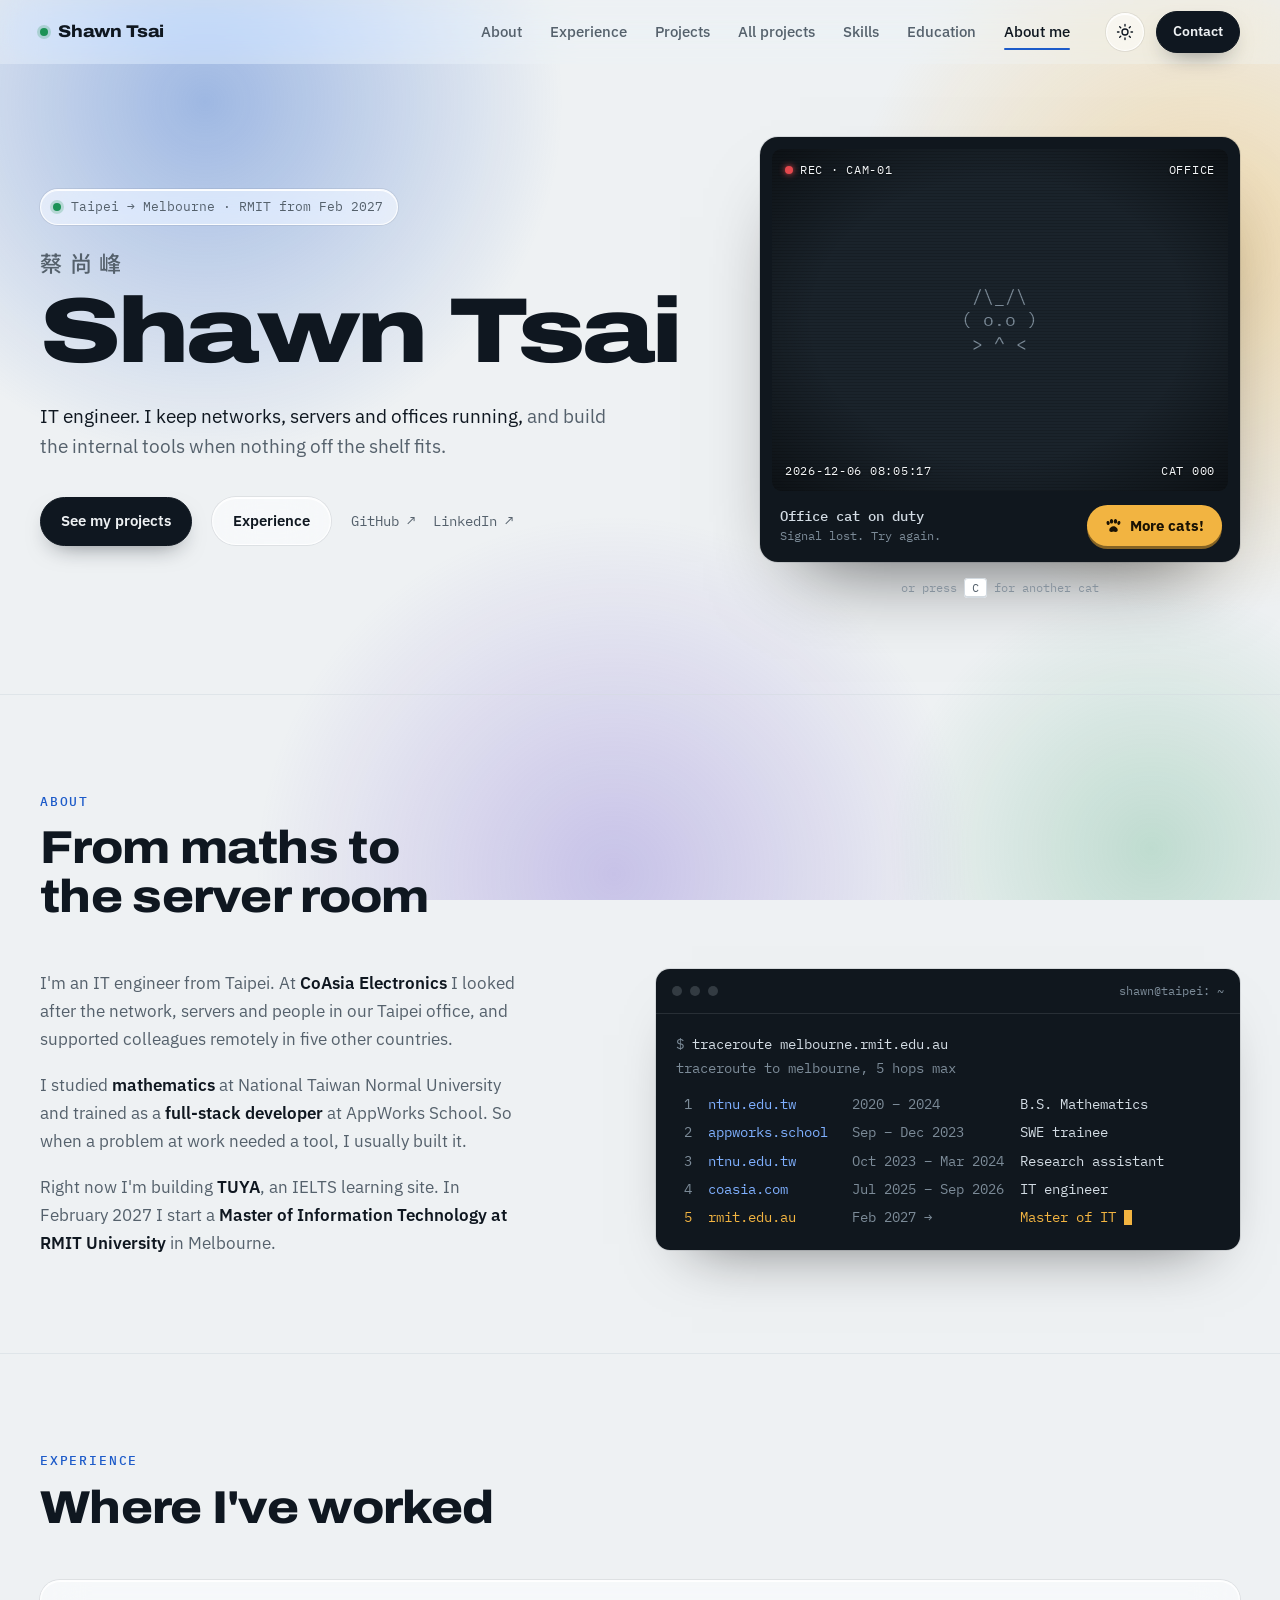
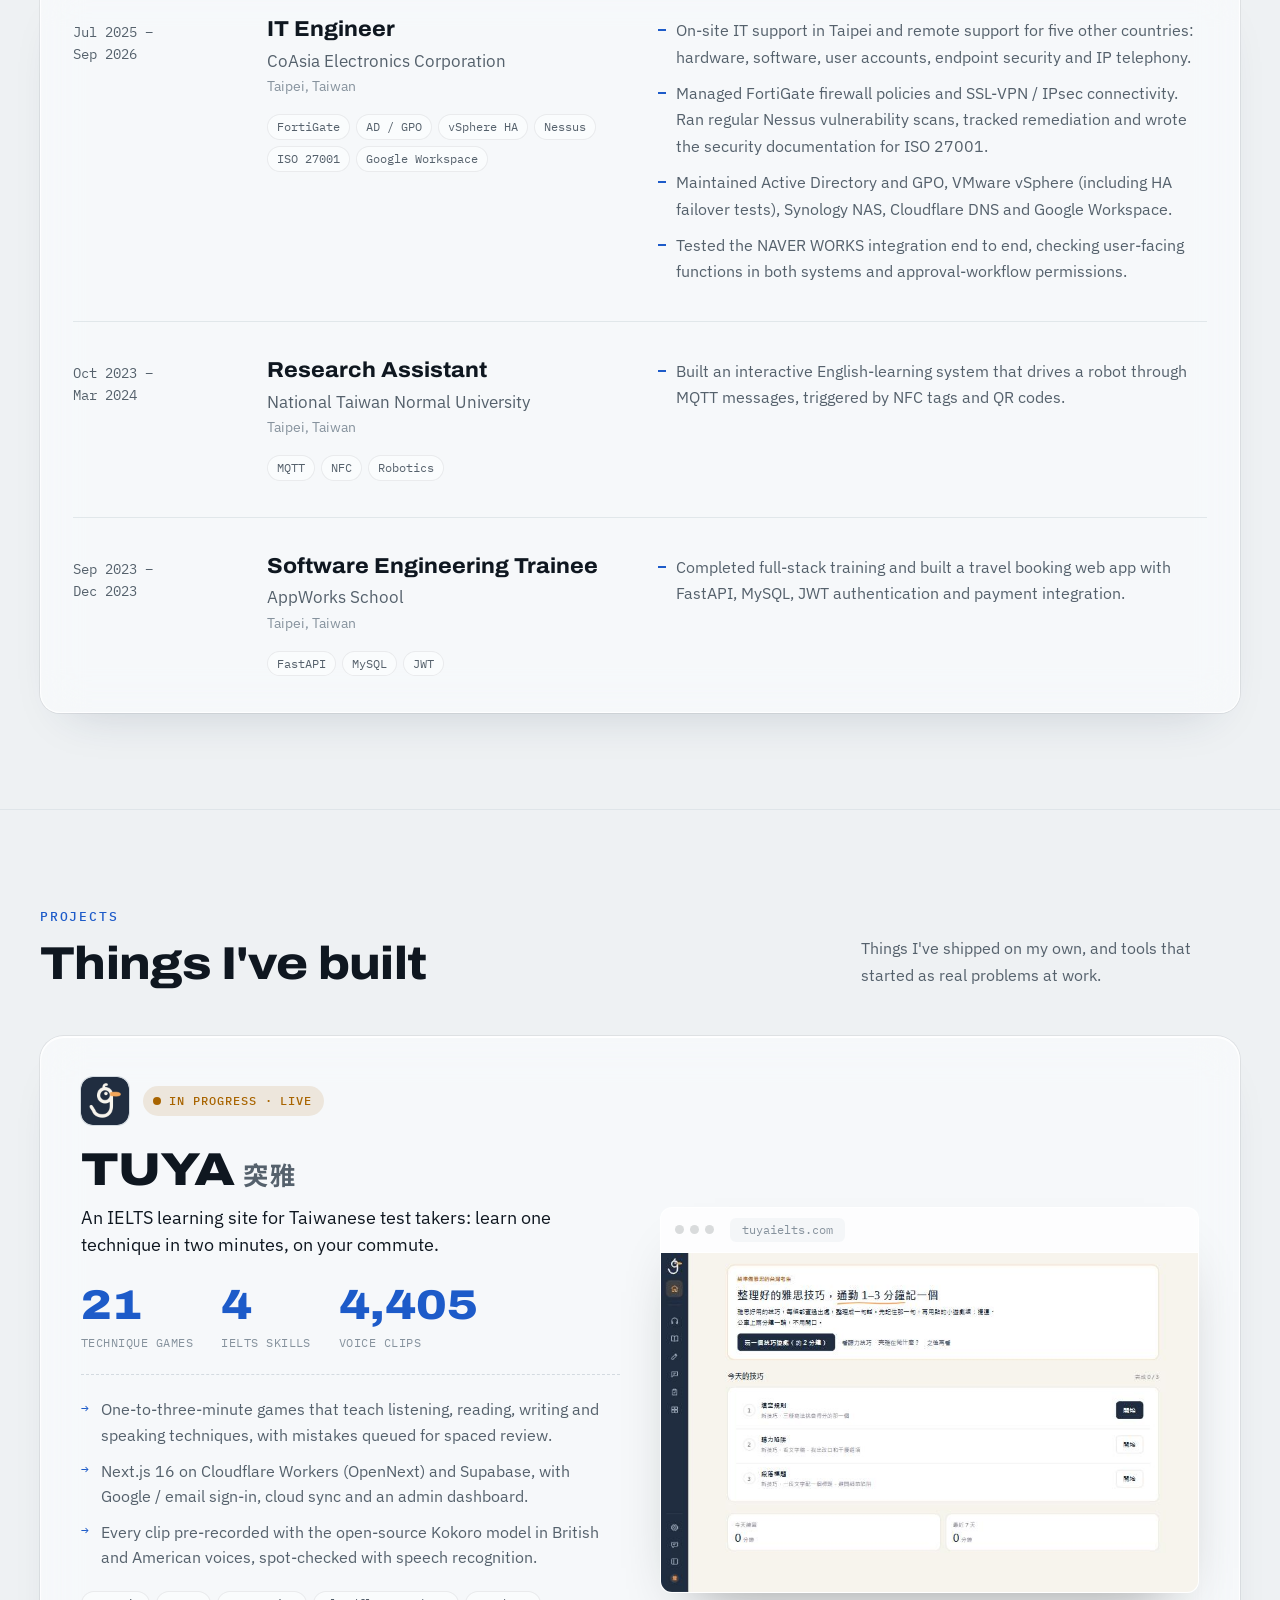
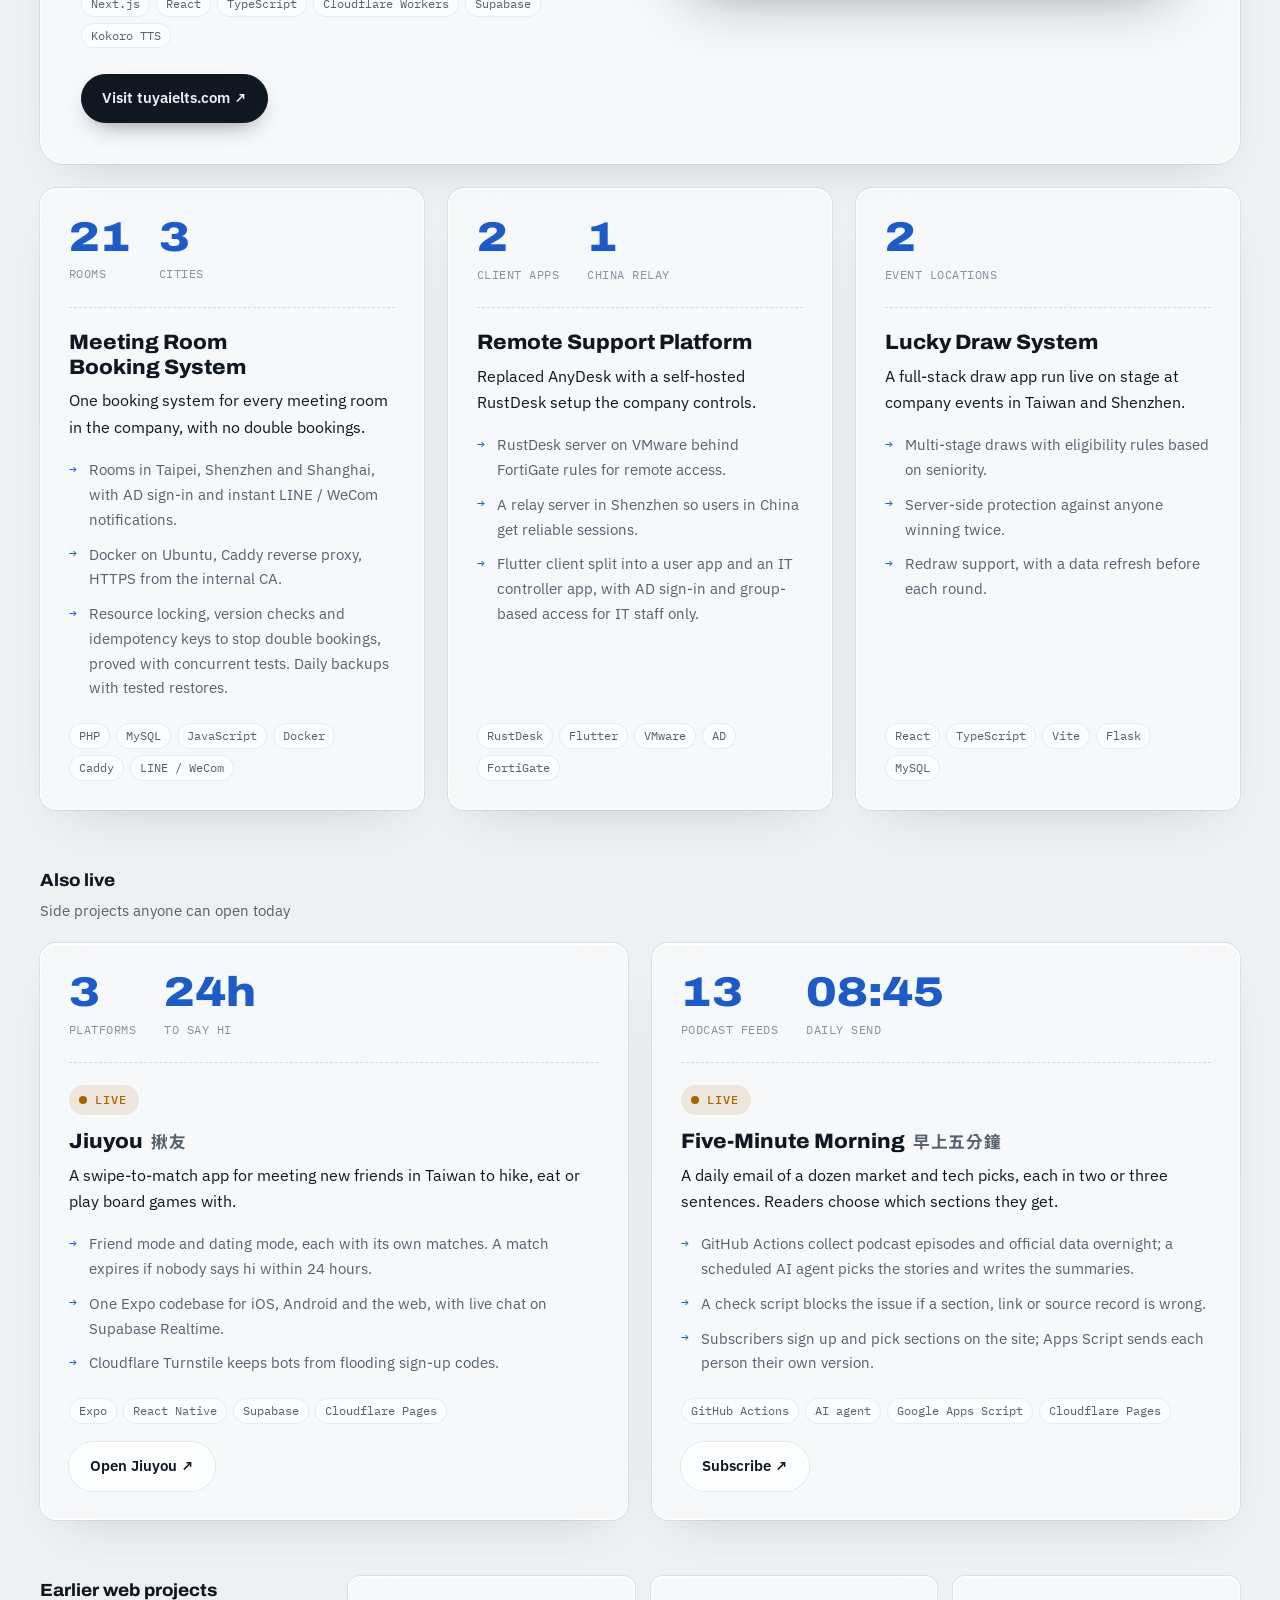
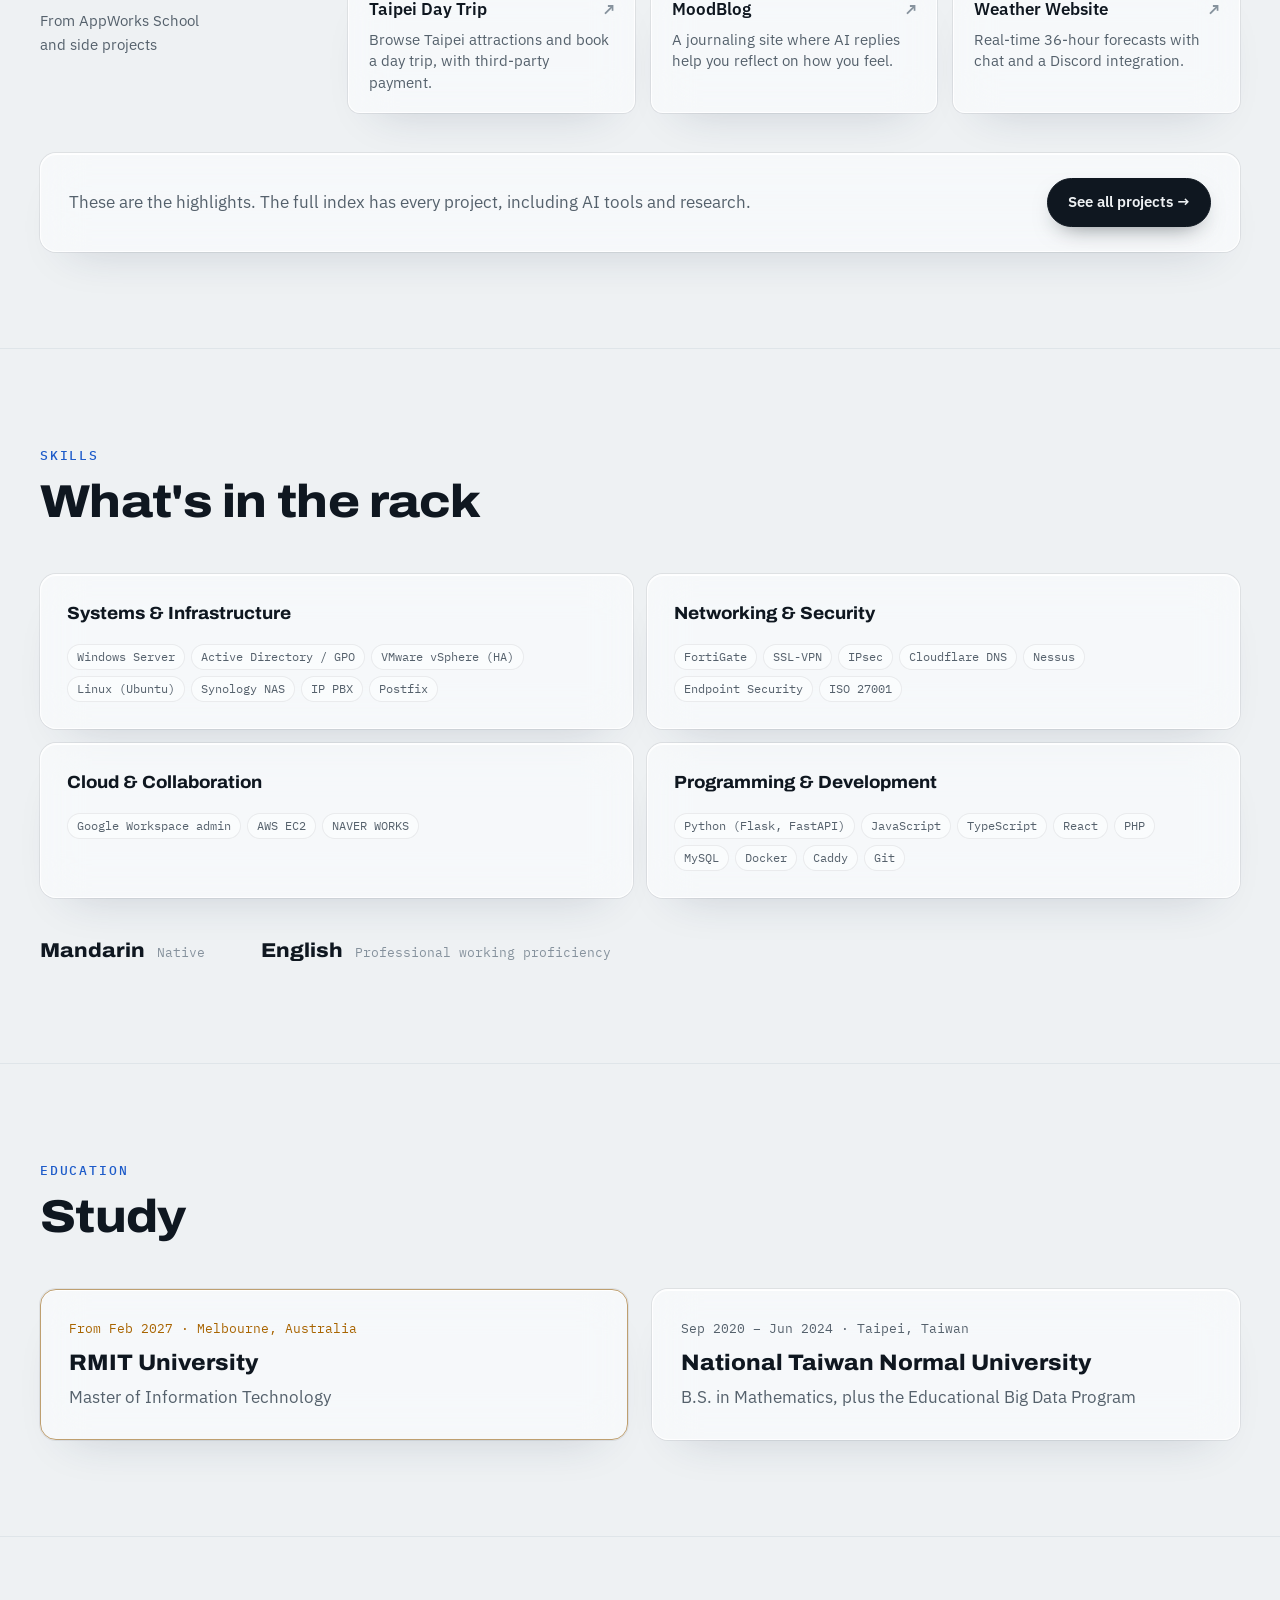
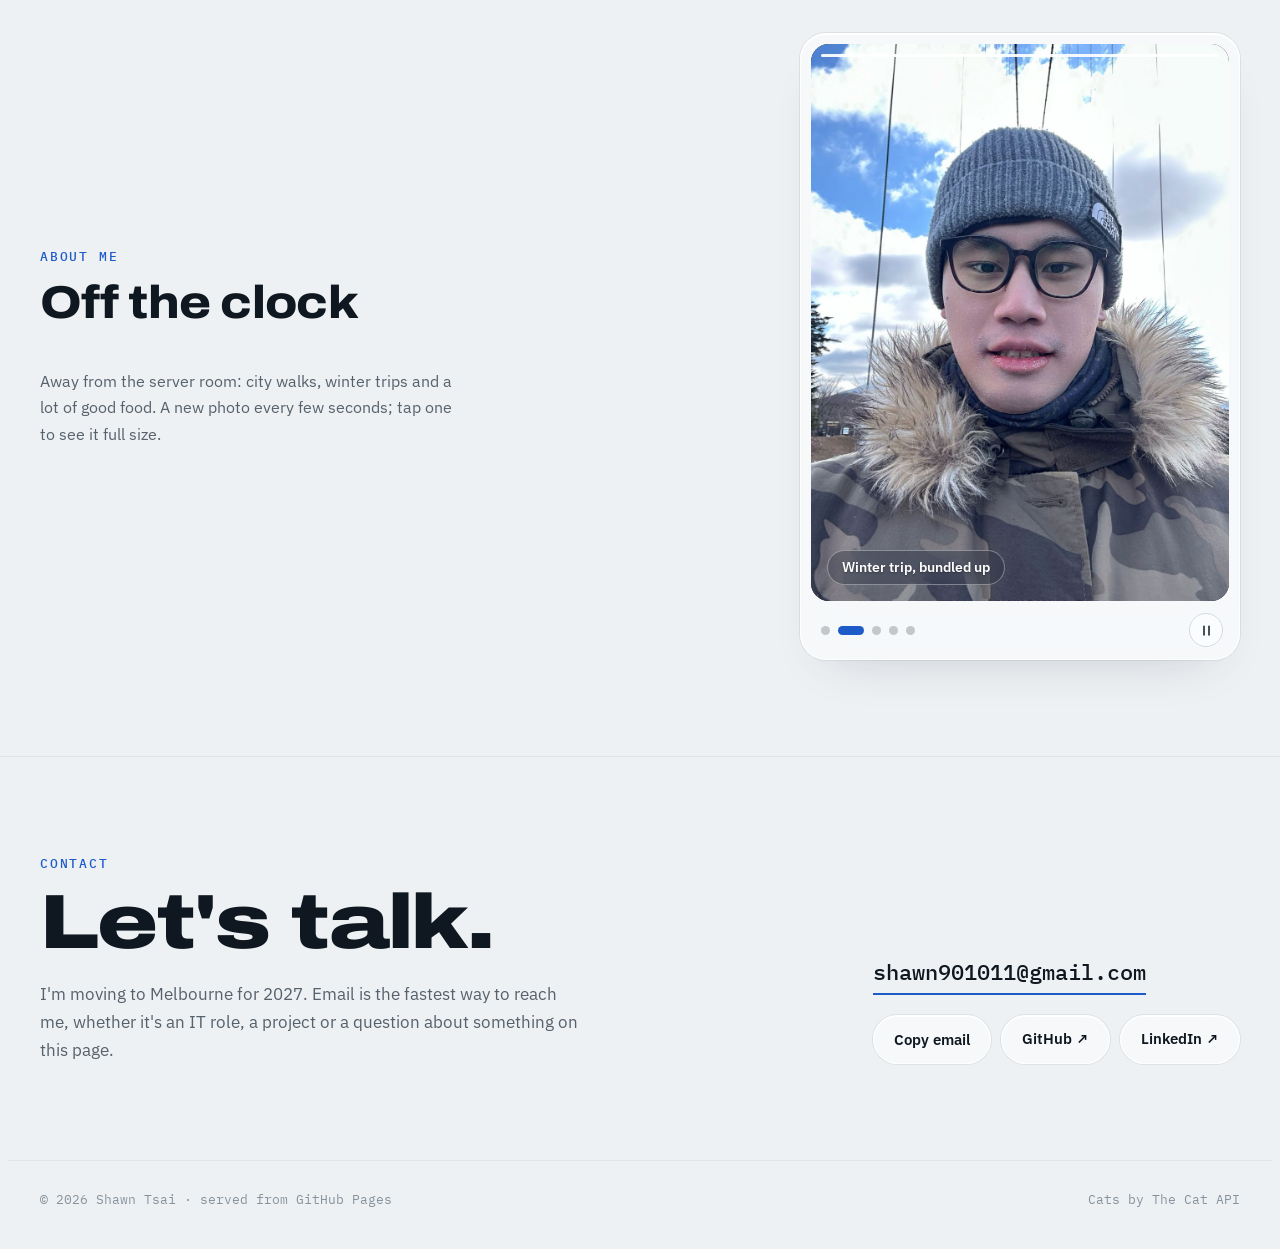
==== commit f6a2919f: "Replace the site icon with the orange cat favicon set Adds .ico, 16/32px PNGs, an Apple touch icon, " ====
--- a/index.html
+++ b/index.html
@@ -6,7 +6,12 @@
 <title>Shawn Tsai</title>
 <script>try{var t=localStorage.getItem("theme");if(t==="dark"||t==="light")document.documentElement.setAttribute("data-theme",t)}catch(e){}</script>
 <meta name="claude:viewport-fit-sides" content="cover">
-<link rel="icon" type="image/svg+xml" href="favicon.svg">
+<link rel="icon" href="favicon.ico?v=2" sizes="any">
+<link rel="icon" type="image/svg+xml" href="favicon.svg?v=2">
+<link rel="icon" type="image/png" sizes="32x32" href="favicon-32x32.png?v=2">
+<link rel="icon" type="image/png" sizes="16x16" href="favicon-16x16.png?v=2">
+<link rel="apple-touch-icon" sizes="180x180" href="apple-touch-icon.png?v=2">
+<link rel="manifest" href="site.webmanifest?v=2">
 <meta name="theme-color" content="#10171E">
 <meta name="description" content="Shawn Tsai: IT engineer from Taipei, starting a Master of IT at RMIT Melbourne in 2027.">
 <link rel="preconnect" href="https://fonts.googleapis.com">
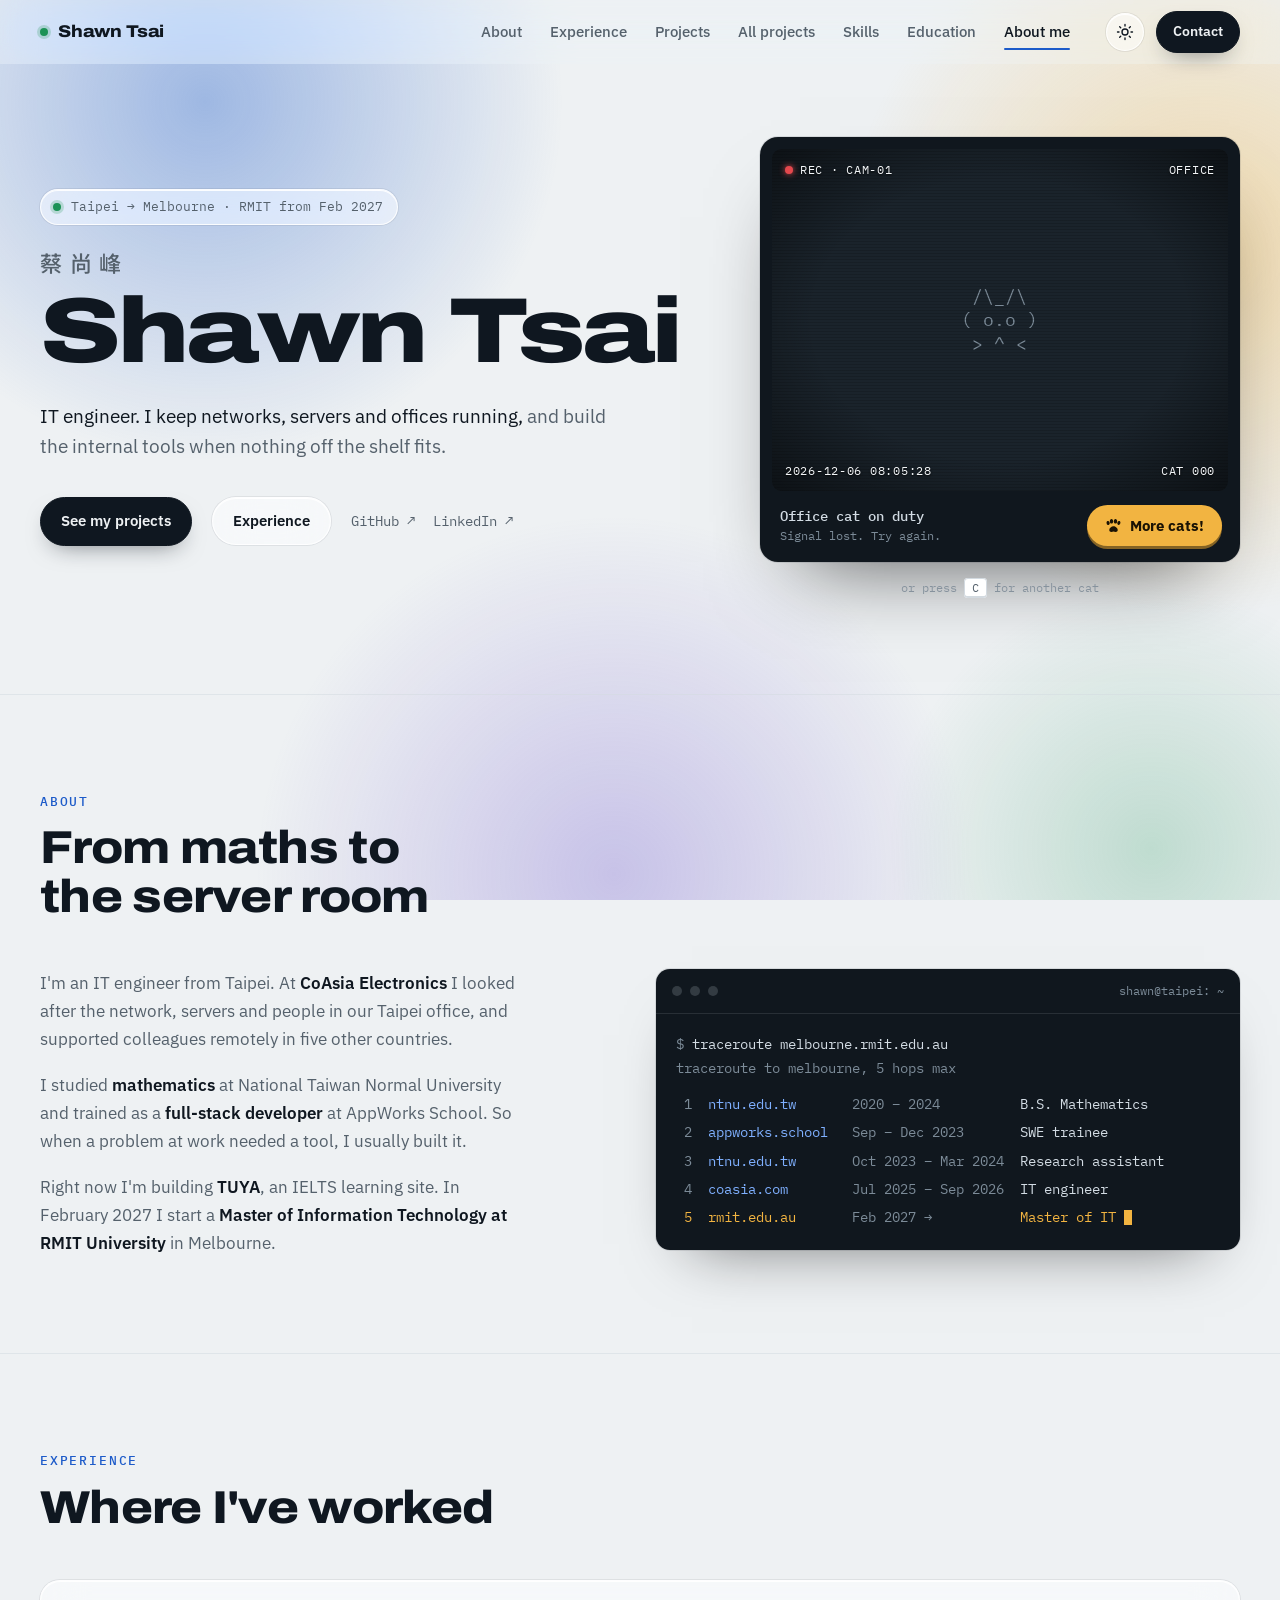
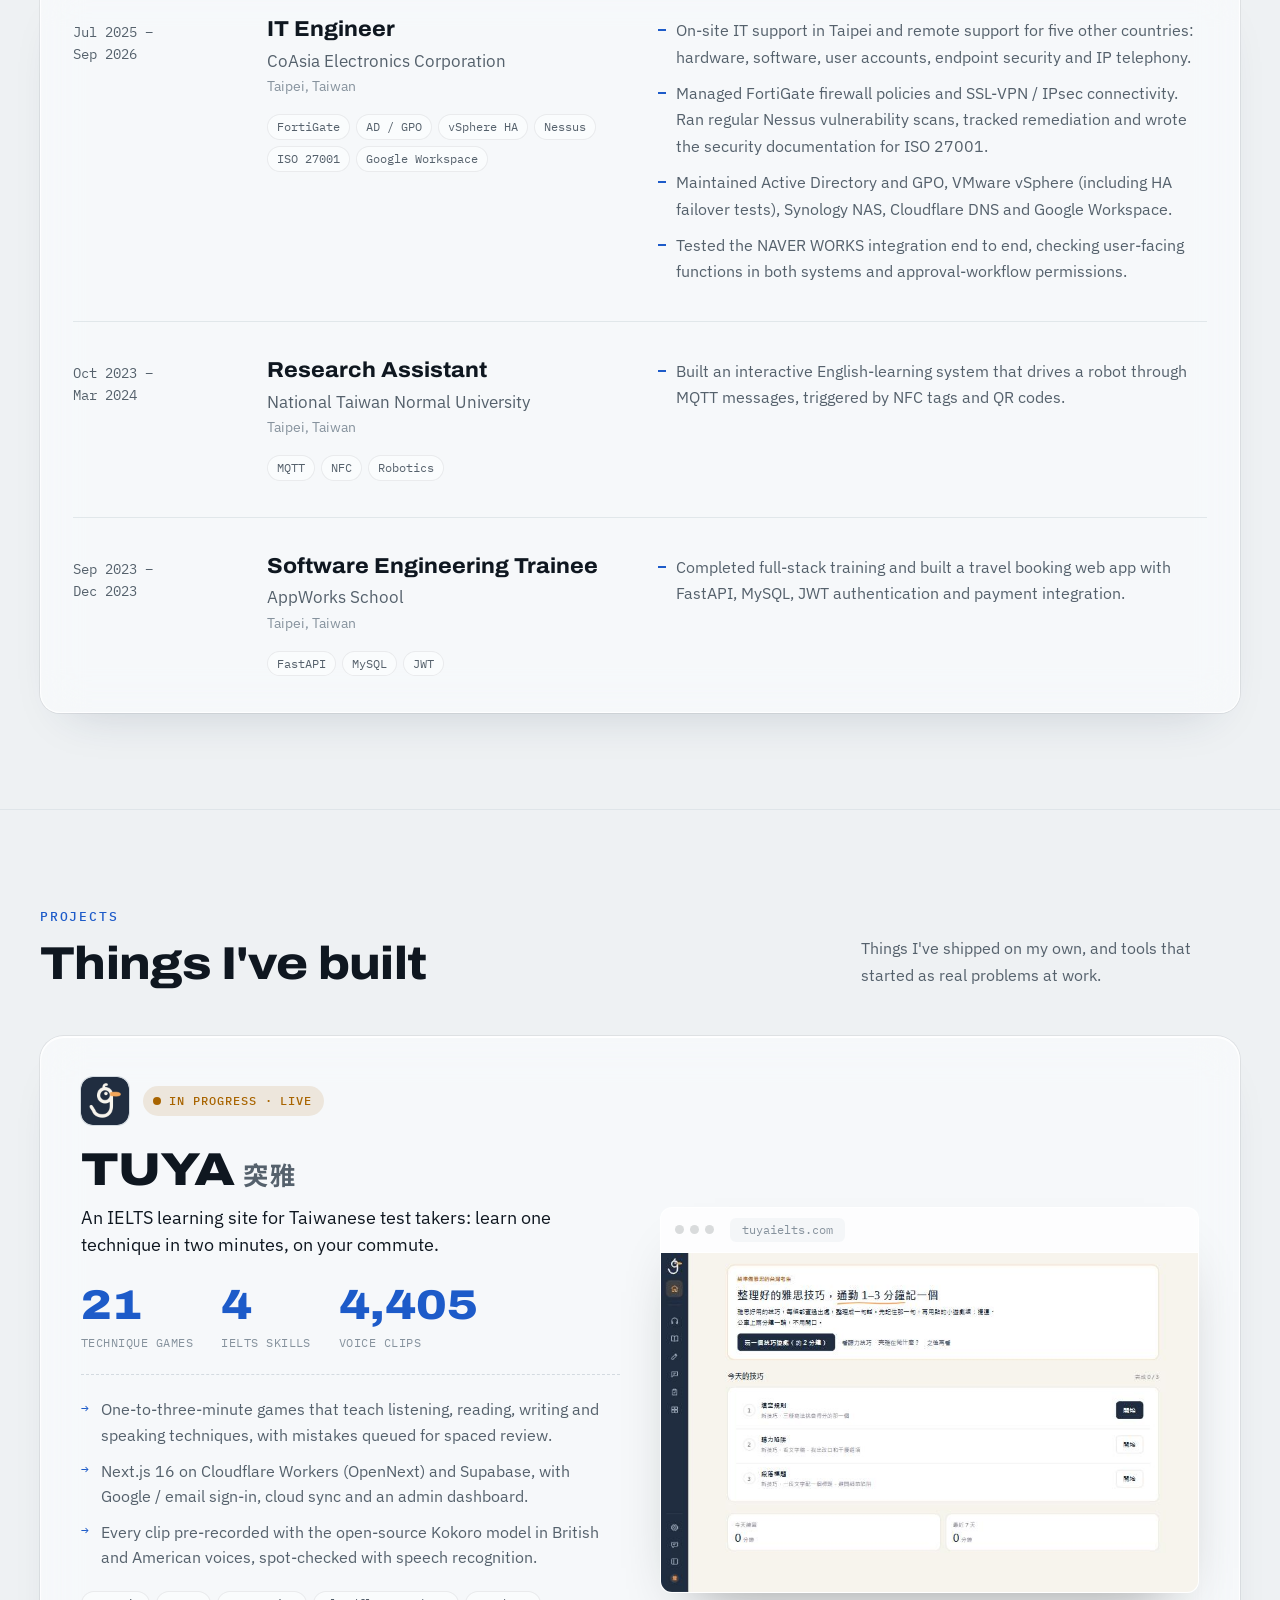
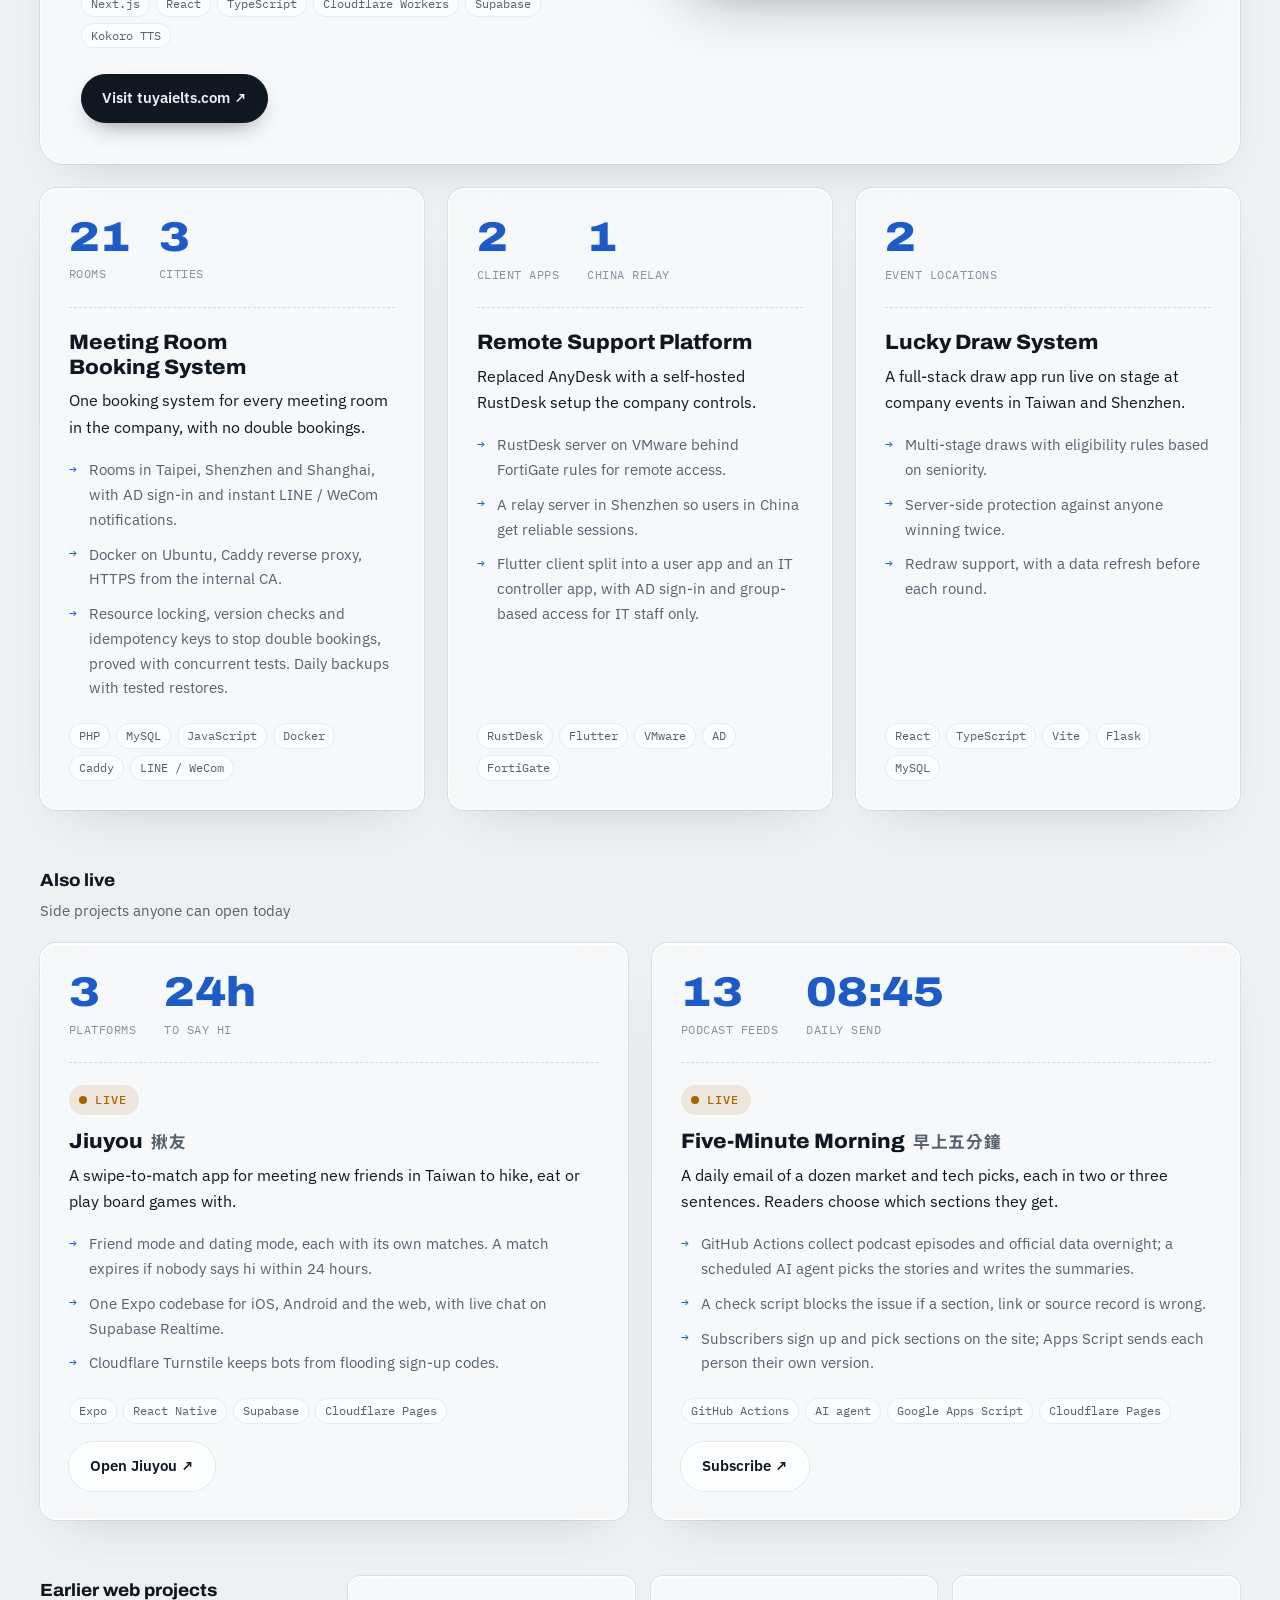
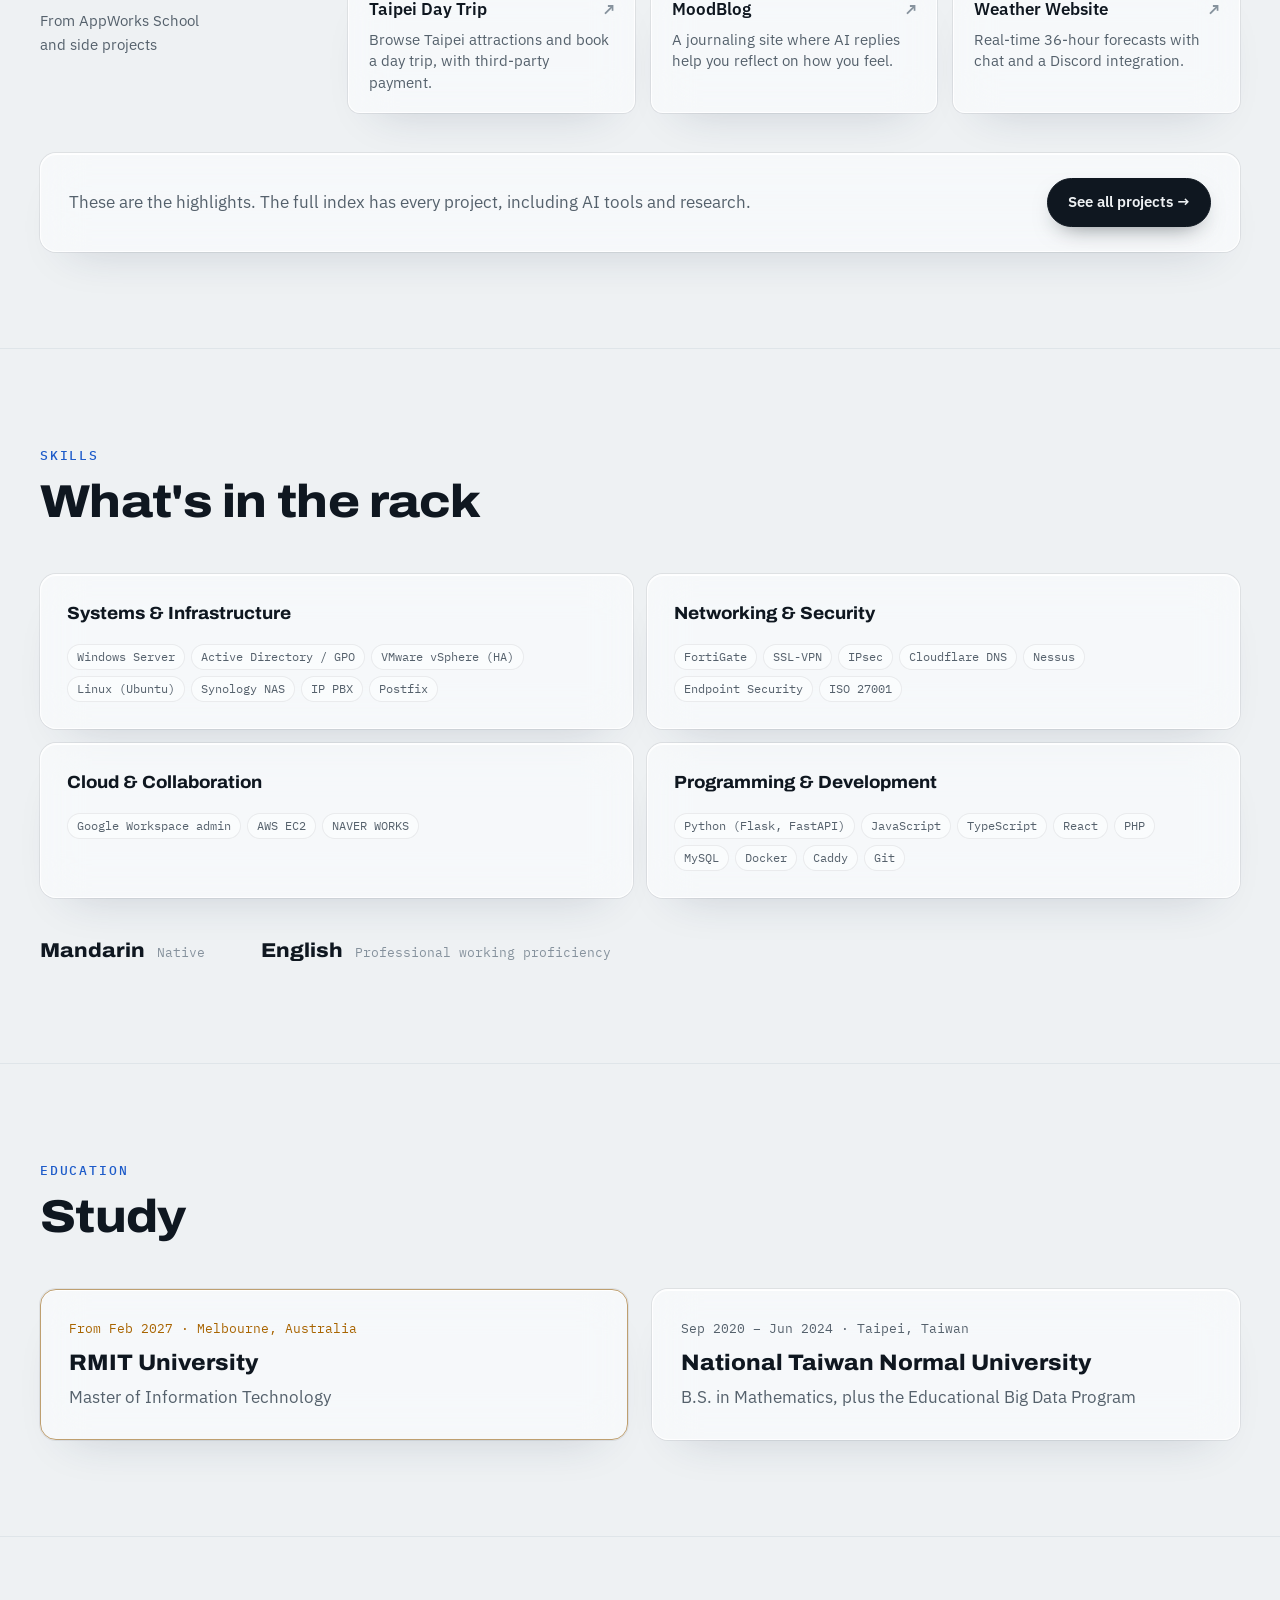
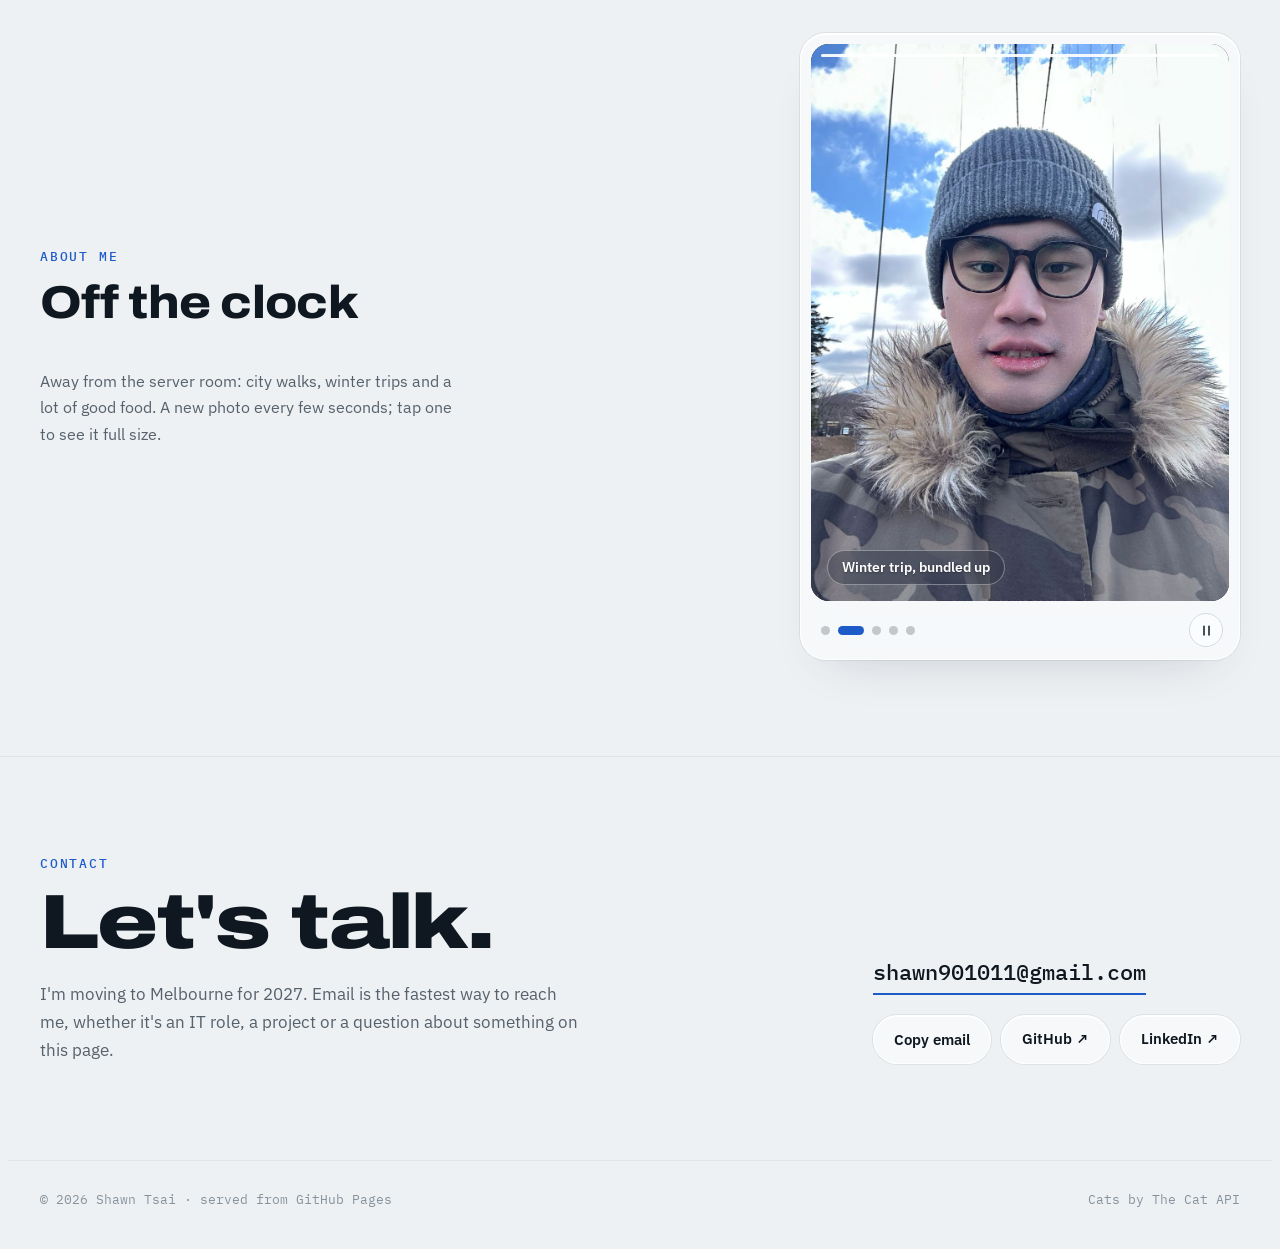
==== commit 185b950a: "Switch to the menu button below 1120px so nav links never wrap With seven links the top bar ran out " ====
--- a/index.html
+++ b/index.html
@@ -387,7 +387,7 @@
   .pulse { animation: none; }
 }
 </style>
-<link rel="stylesheet" href="css/glass.css?v=13">
+<link rel="stylesheet" href="css/glass.css?v=14">
 </head>
 <body>
 <div class="aurora" aria-hidden="true"><span></span><span></span><span></span><span></span></div>
@@ -925,6 +925,6 @@
   nextCat();
 })();
 </script>
-<script src="js/site.js?v=13"></script>
+<script src="js/site.js?v=14"></script>
 </body>
 </html>
--- a/css/glass.css
+++ b/css/glass.css
@@ -153,8 +153,10 @@
 #theme-btn[aria-pressed="true"] .moon { display: block; }
 .top .wrap { gap: 12px; }
 .top .nav { margin-right: 12px; }
+.nav a { white-space: nowrap; }
 #menu-btn { display: none; }
-@media (max-width: 900px) {
+@media (max-width: 1120px) {
+  .top .nav { display: none; }
   #menu-btn { display: inline-grid; }
   #menu-btn .x { display: none; }
   .top.open #menu-btn .x { display: block; }
